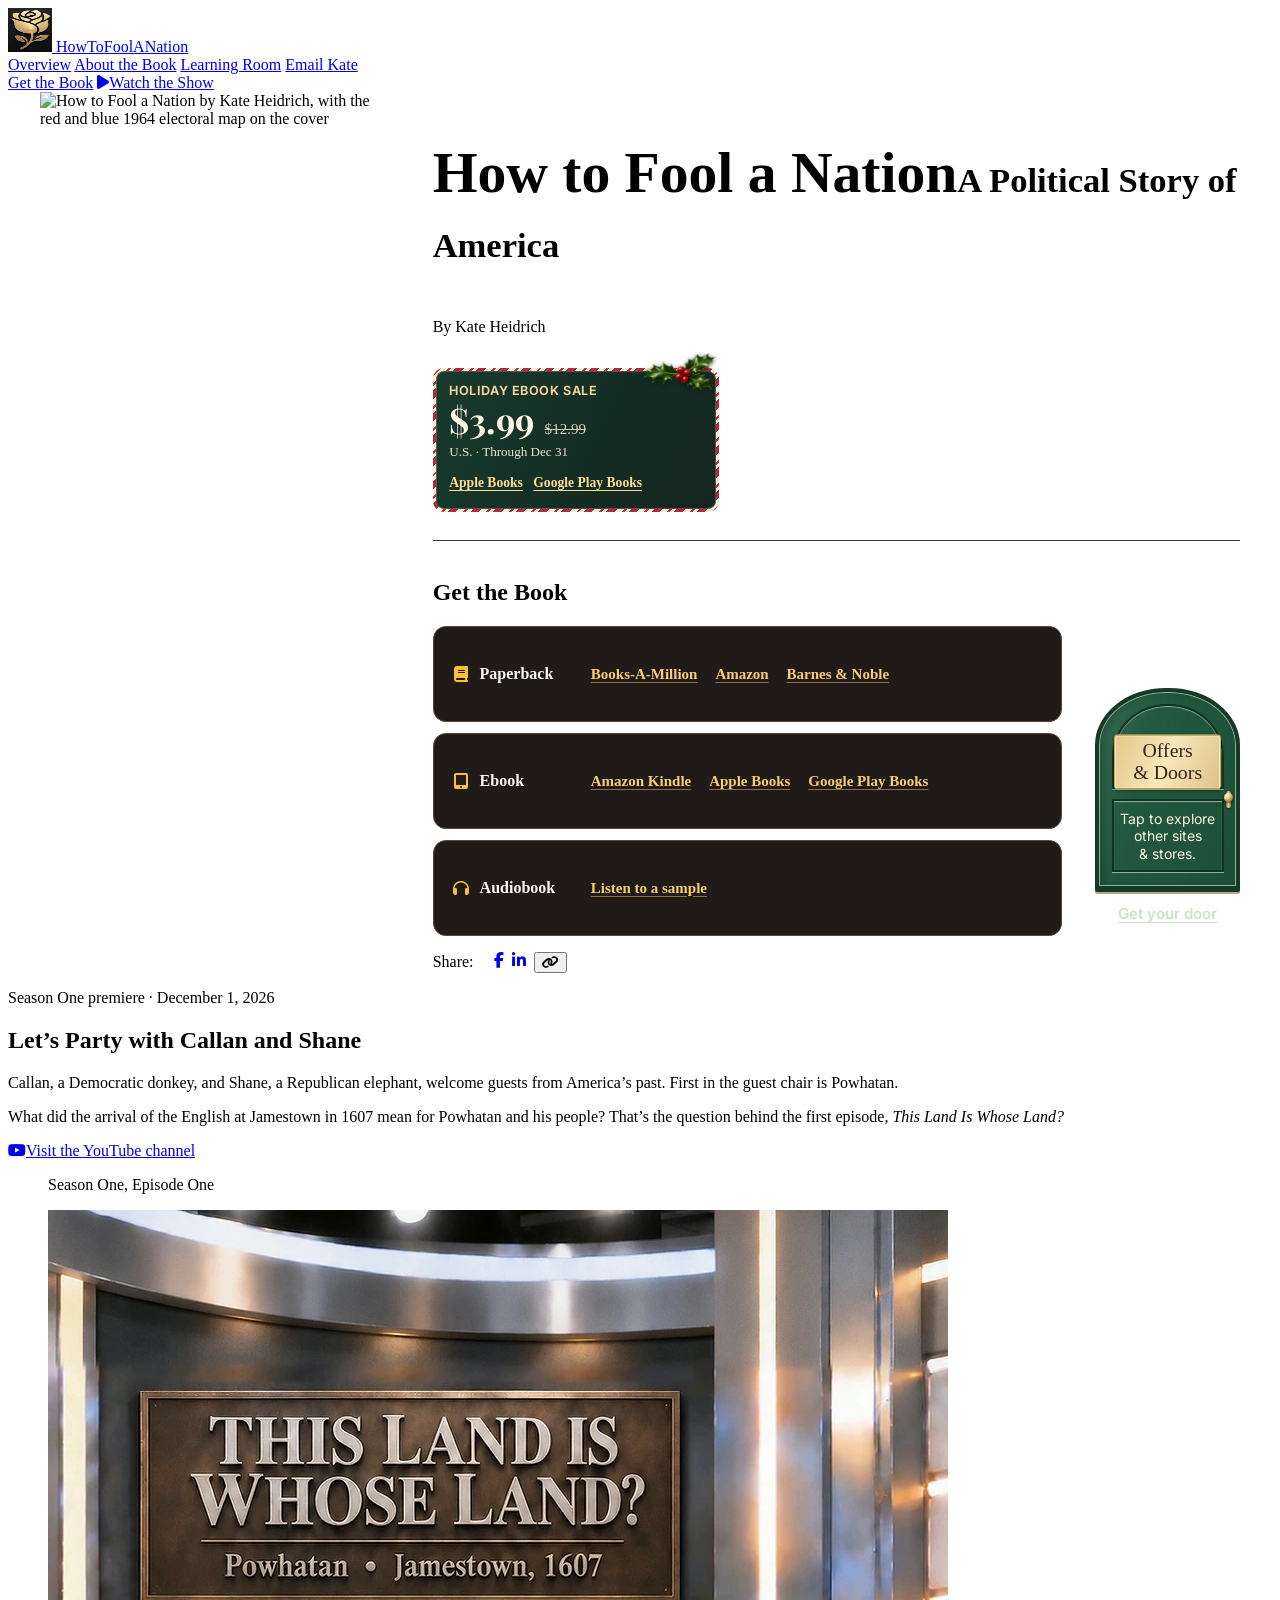
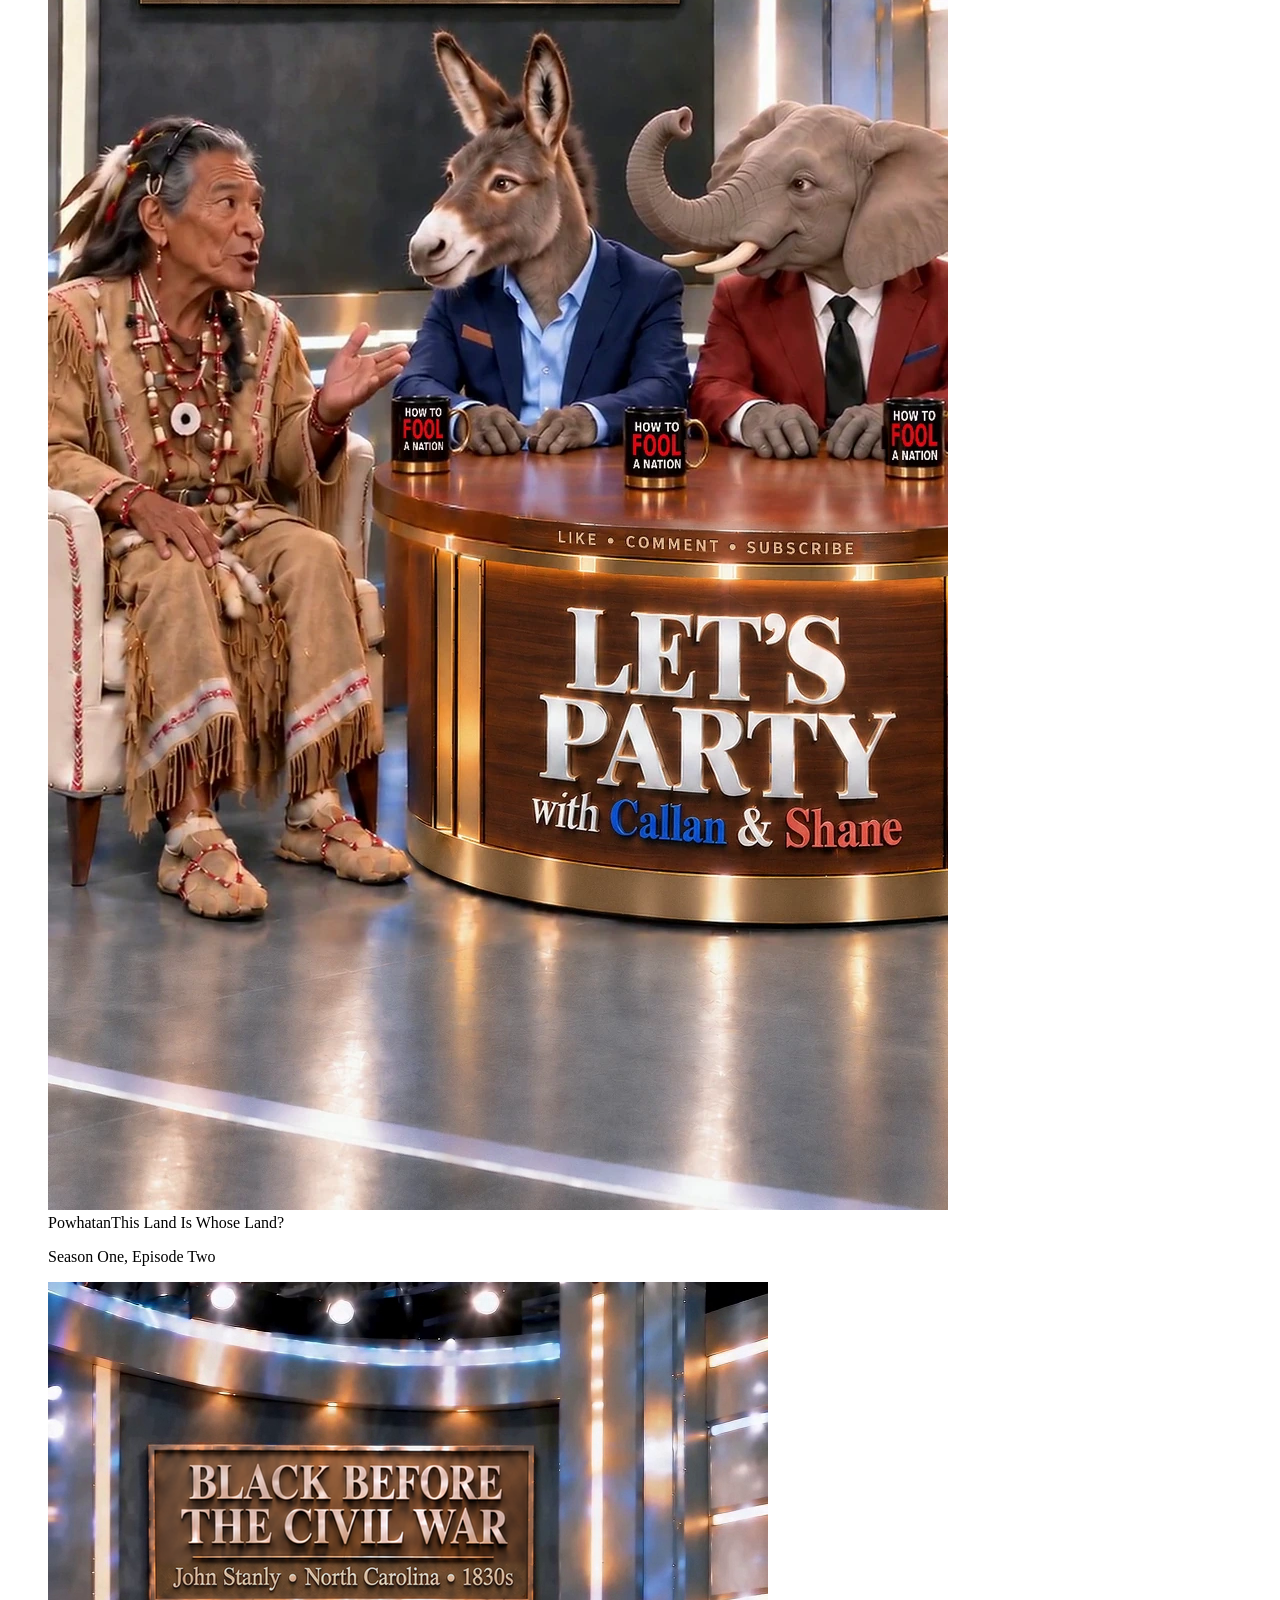
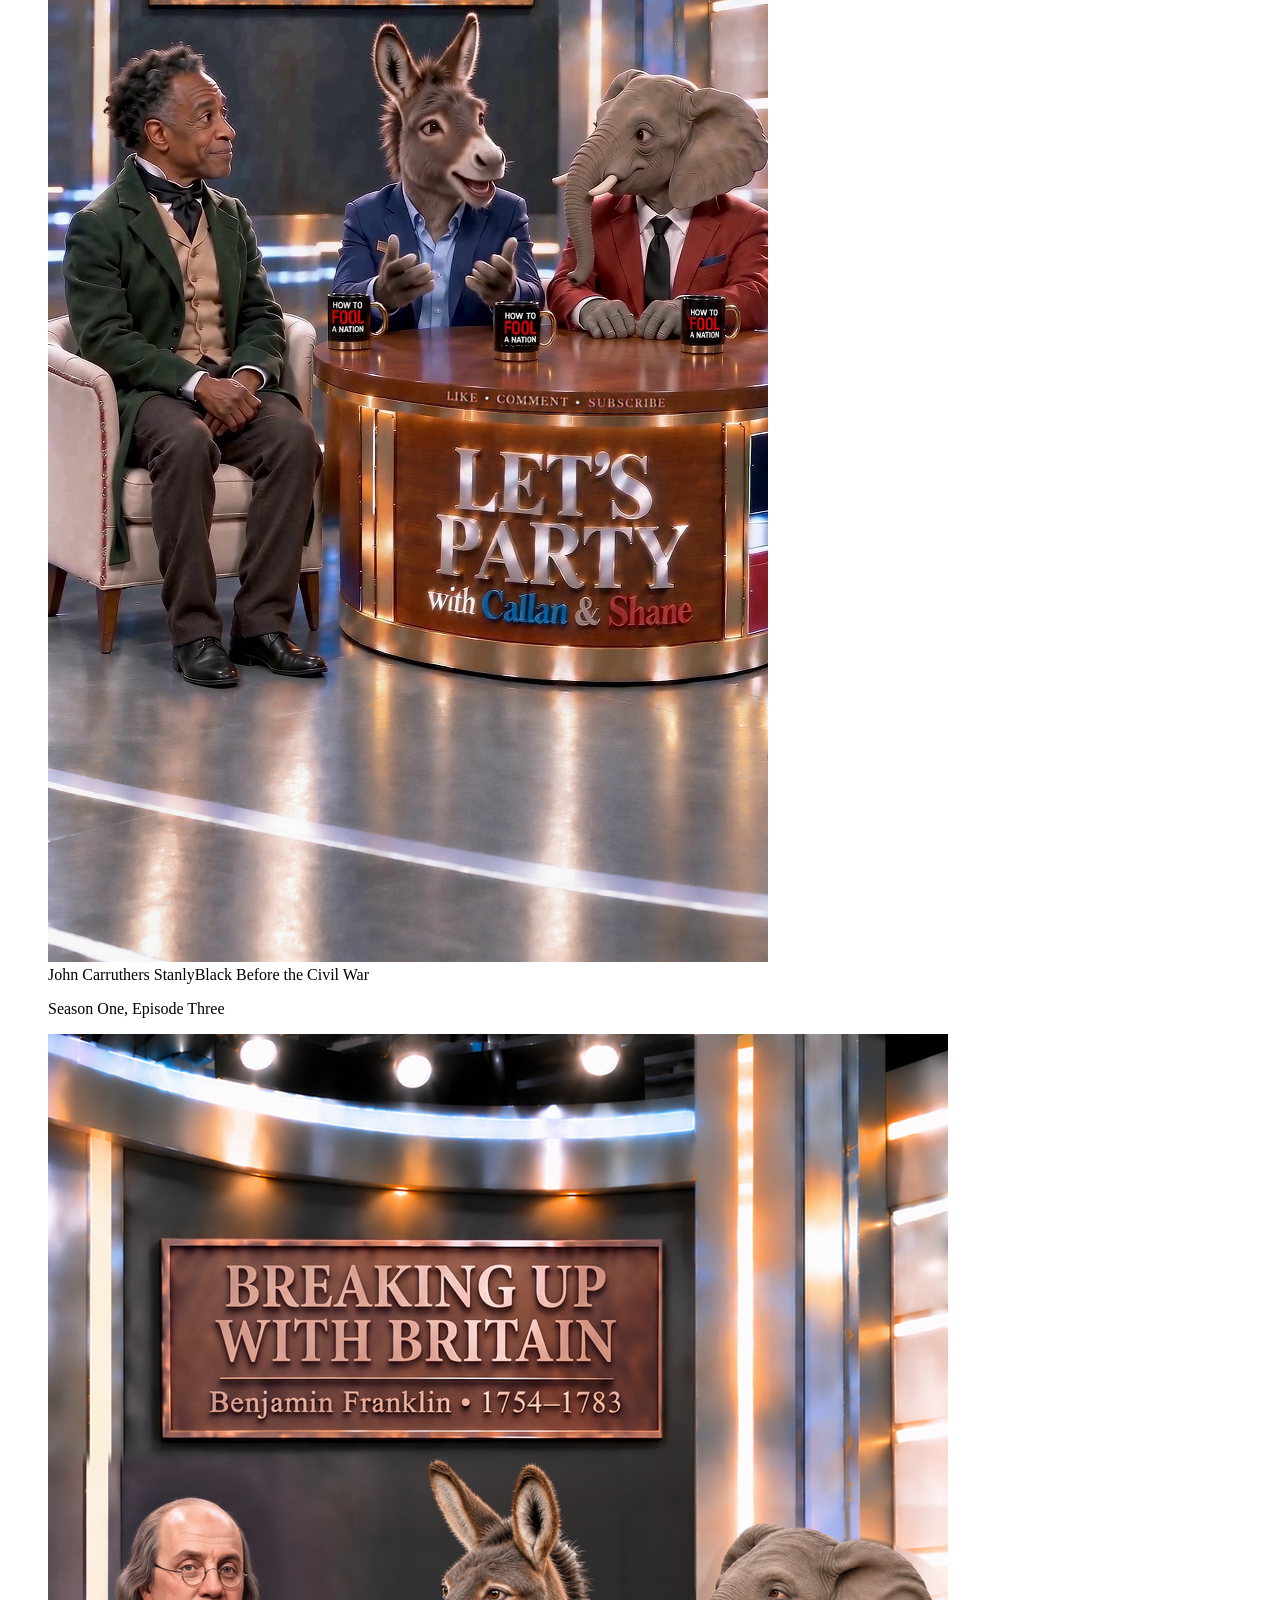
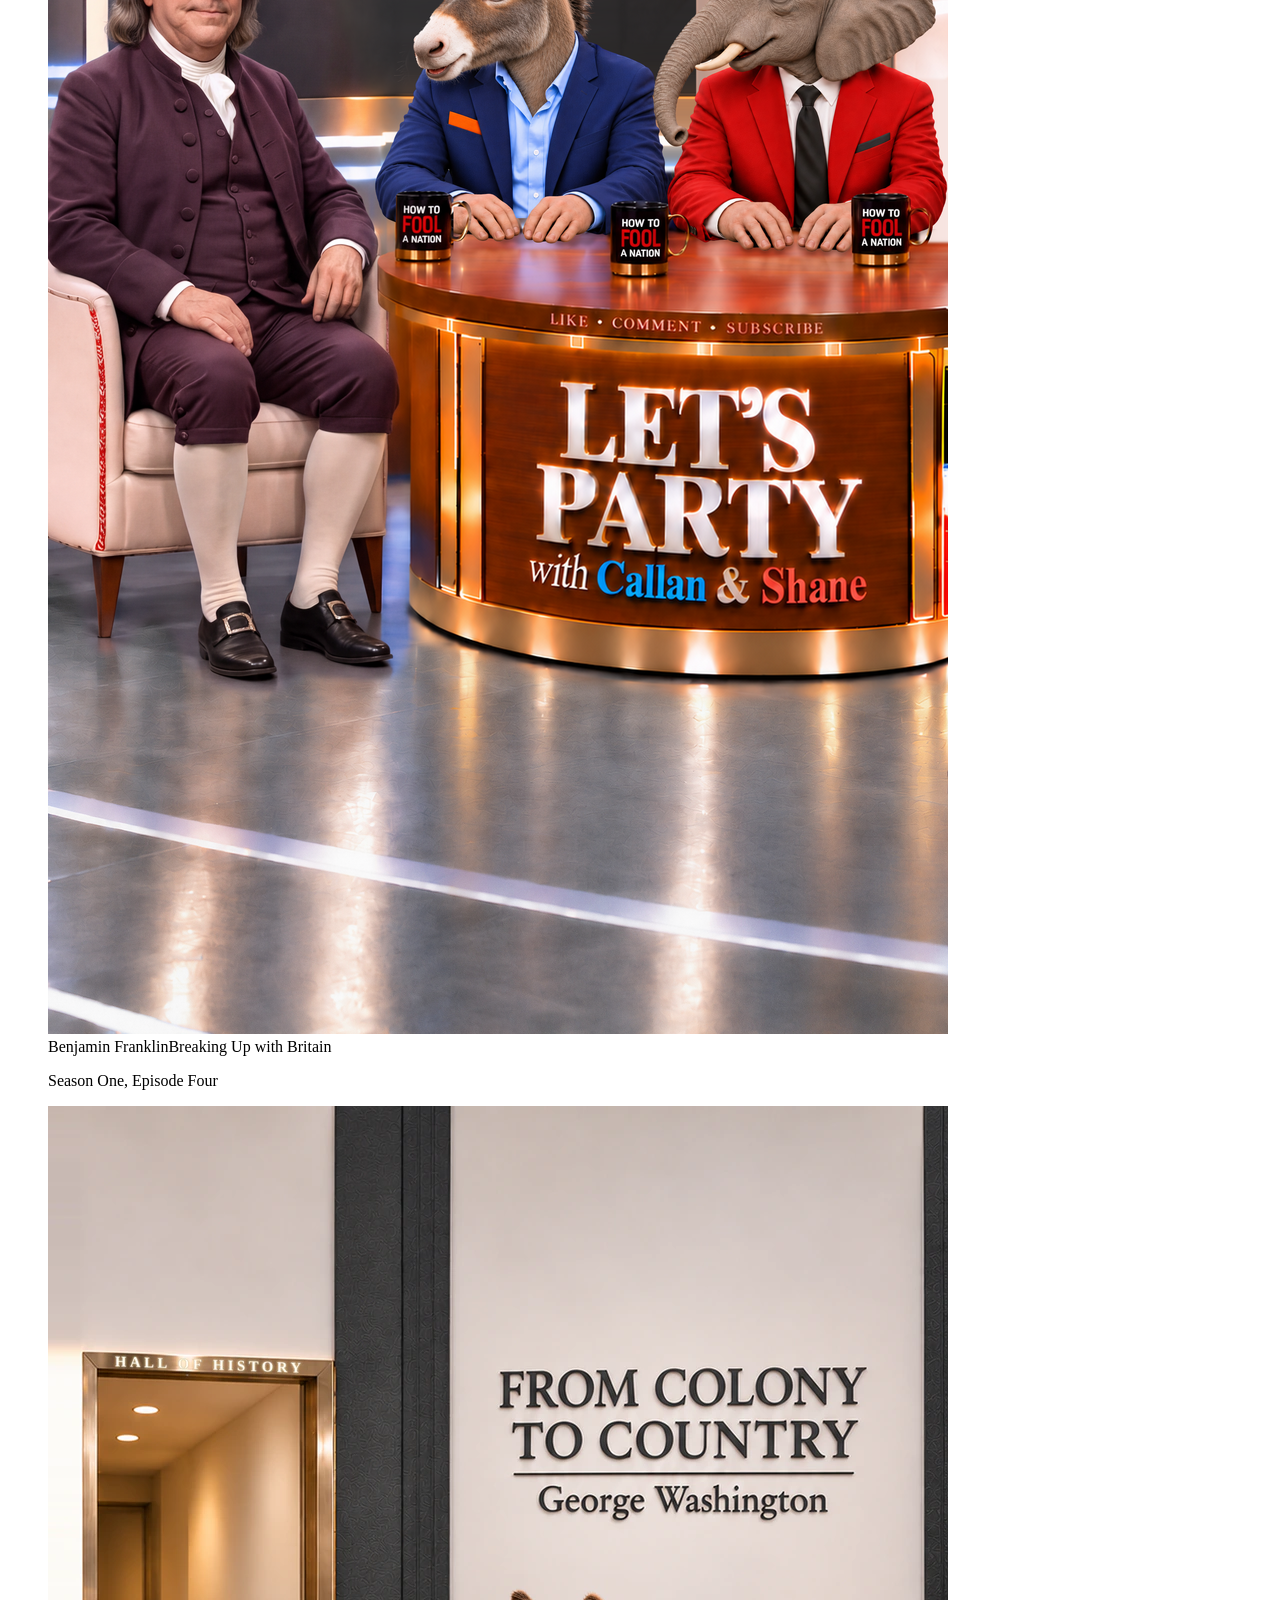
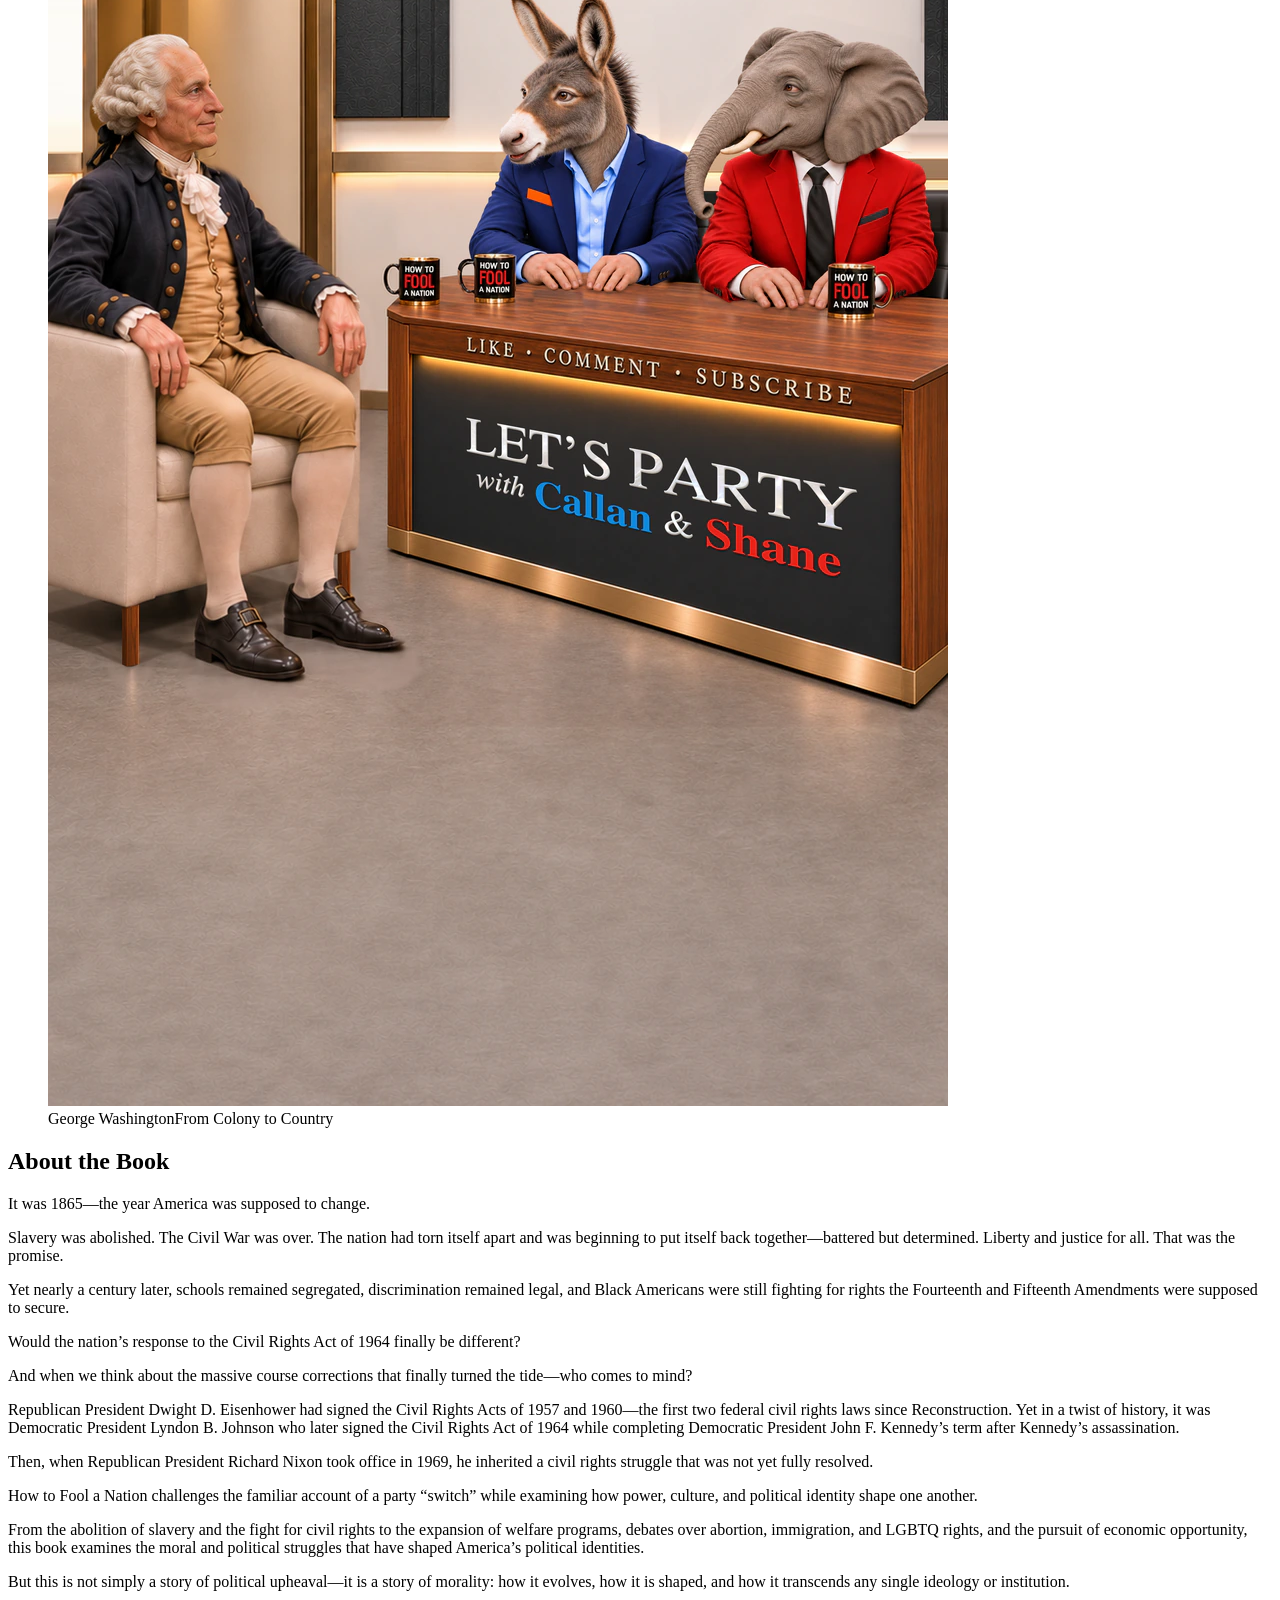
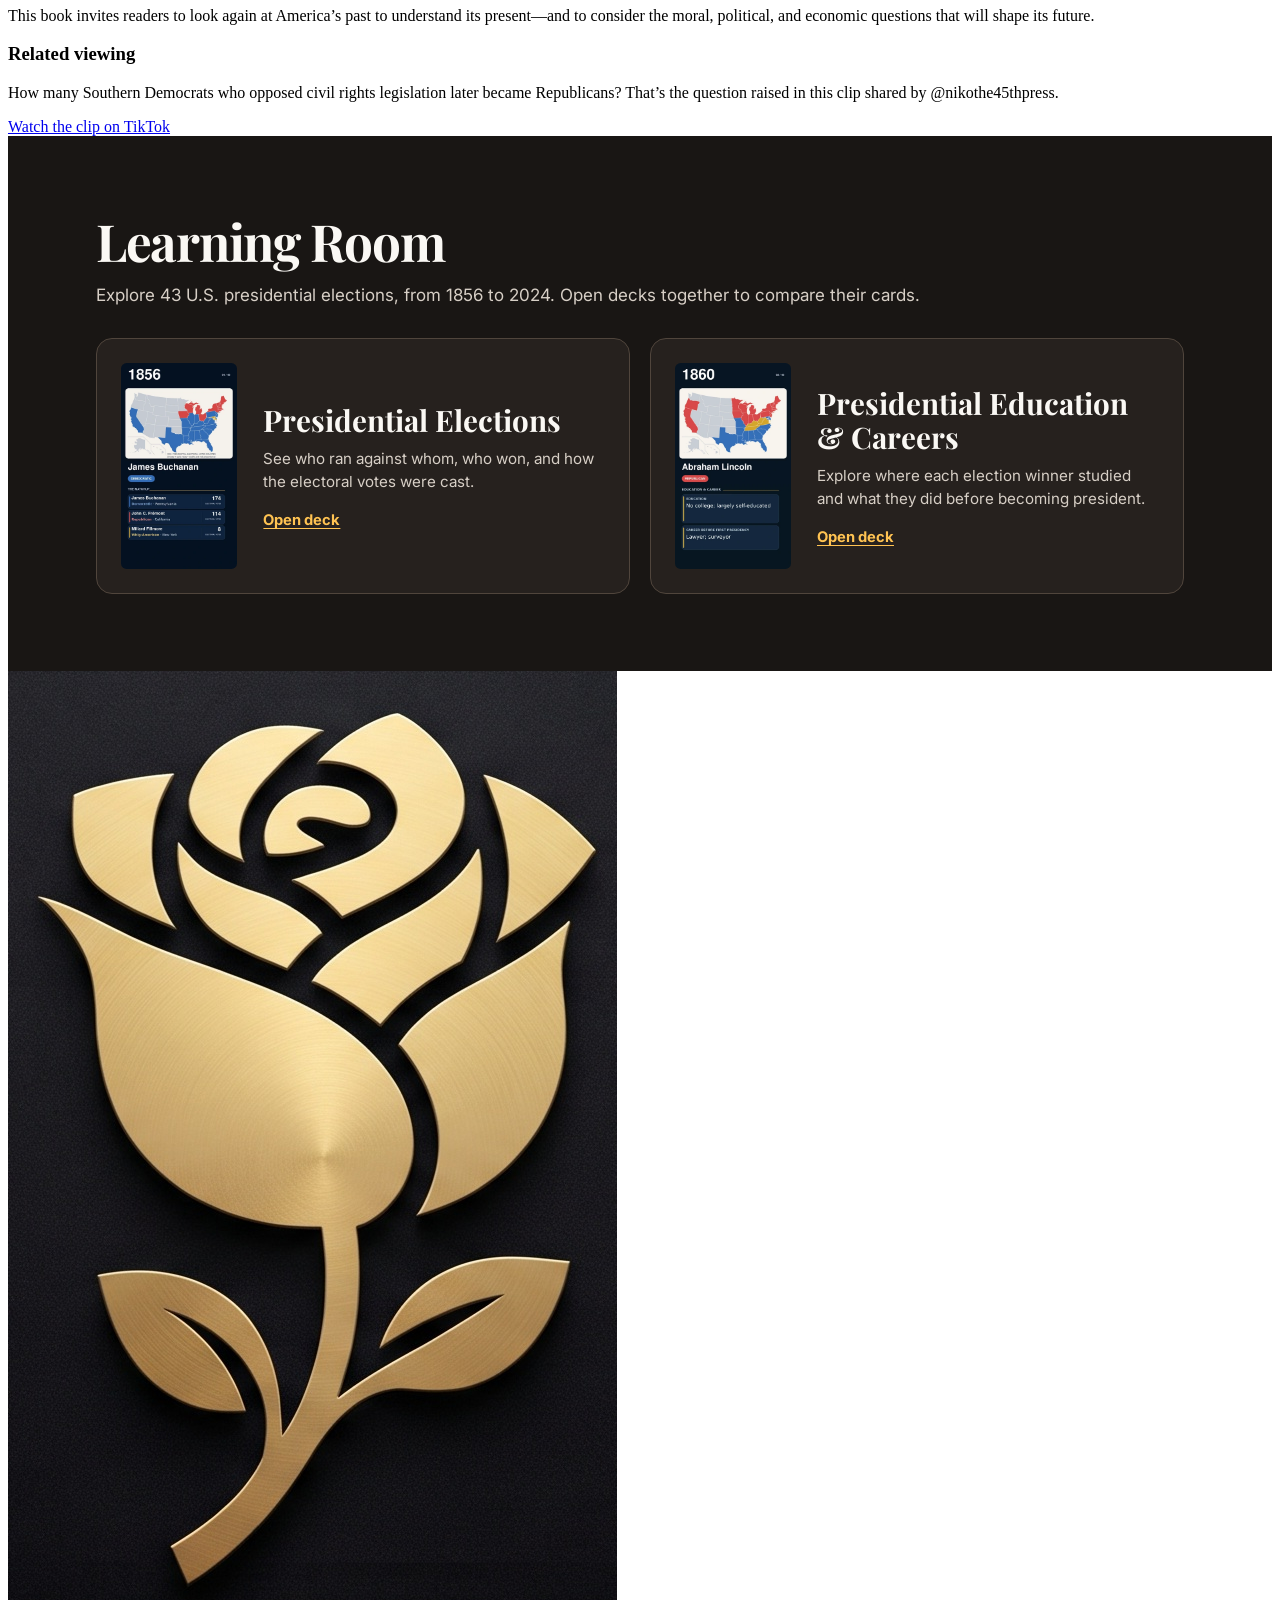
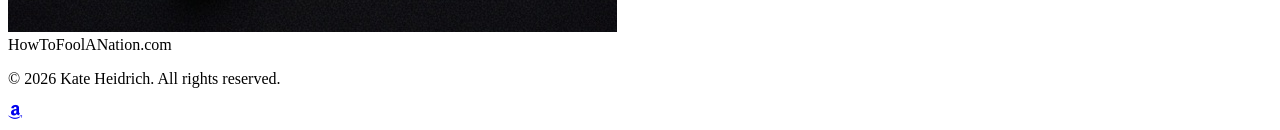
==== index.html @ aad679b8 "Link to related TikTok commentary in About the Book" ====
<!DOCTYPE html>
<html lang="en" class="scroll-smooth">
<head>
    <meta charset="UTF-8">
    <meta name="viewport" content="width=device-width, initial-scale=1.0">
    <title>How to Fool a Nation: A Political Story of America | Kate Heidrich</title>
    <meta name="description" content="Explore Kate Heidrich’s How to Fool a Nation in paperback, ebook, or audiobook, and meet the hosts of Let’s Party with Callan and Shane.">
    <meta name="keywords" content="How to Fool a Nation, Kate Heidrich, American political history, political storytelling, media manipulation, political culture, US politics book">
    <link rel="canonical" href="https://howtofoolanation.com/">
    
    <!-- Open Graph / Social SEO -->
    <meta property="og:title" content="How to Fool a Nation: A Political Story of America | Kate Heidrich">
    <meta property="og:description" content="It was 1865—the year America was supposed to change. Discover Kate Heidrich’s book and the historical interview series it inspired.">
    <meta property="og:type" content="book">
    <meta property="og:url" content="https://howtofoolanation.com/">
    <meta property="og:image" content="https://m.media-amazon.com/images/I/71OcER6b6XL._SY522_.jpg">

    <script src="https://cdn.tailwindcss.com"></script>
    <link rel="stylesheet" href="https://cdnjs.cloudflare.com/ajax/libs/font-awesome/6.4.0/css/all.min.css">
    <script>
        tailwind.config = {
            theme: {
                extend: {
                    colors: {
                        gold: {
                            50: '#fdfbf7',
                            100: '#fbf5eb',
                            200: '#f6e9d2',
                            300: '#edd6ab',
                            400: '#e3be7a',
                            500: '#d4a359',
                            600: '#b88642',
                            700: '#946a33',
                            800: '#79552d',
                            900: '#644627',
                        }
                    },
                    fontFamily: {
                        serif: ['Playfair Display', 'serif'],
                        sans: ['Inter', 'sans-serif'],
                    }
                }
            }
        }
    </script>
    <link href="https://fonts.googleapis.com/css2?family=Playfair+Display:ital,wght@0,400..900;1,400..900&family=Inter:wght@300;400;500;600;700&display=swap" rel="stylesheet">
    <link rel="stylesheet" href="learning-room/learning.css">
    <link rel="stylesheet" href="offers-and-doors/doors.css?v=holiday-holly-2026">
</head>
<body class="bg-stone-950 text-stone-200 font-sans antialiased selection:bg-amber-500 selection:text-stone-950">

    <header class="sticky top-0 z-40 border-b border-stone-800 bg-stone-950/95 backdrop-blur-md">
        <div class="mx-auto flex min-h-16 max-w-7xl items-center justify-between gap-1 px-2 py-2 min-[400px]:gap-2 min-[400px]:px-3 sm:min-h-20 sm:px-6 lg:px-8">
            <a href="#featured" aria-label="How to Fool a Nation home" class="flex shrink-0 items-center gap-2 sm:gap-3">
                <span class="flex h-9 w-9 shrink-0 items-center justify-center overflow-hidden rounded-xl border border-amber-500/30 bg-stone-900 p-1 sm:h-11 sm:w-11"><img src="GR-Logo.jpg" width="44" height="44" alt="" class="h-full w-full rounded-lg object-cover"></span>
                <span class="hidden font-serif text-xl font-bold tracking-wide text-white min-[820px]:inline lg:text-2xl">HowToFool<span class="text-amber-500">ANation</span></span>
            </a>
            <nav aria-label="Main navigation" class="ml-auto flex items-center gap-3 font-medium text-stone-300 xl:ml-0 xl:gap-8">
                <a href="#featured" class="hidden hover:text-amber-400 xl:inline">Overview</a>
                <a href="#about-book" class="hidden hover:text-amber-400 xl:inline">About the Book</a>
                <a href="learning-room/" class="hidden min-h-11 items-center text-sm hover:text-amber-400 sm:inline-flex xl:text-base">Learning Room</a>
                <a href="mailto:howtofoolanation@gmail.com" title="Email Kate at howtofoolanation@gmail.com" class="inline-flex min-h-11 min-w-11 items-center justify-center whitespace-nowrap text-sm leading-tight hover:text-amber-400 xl:text-base">Email Kate</a>
            </nav>
            <nav aria-label="Featured links" class="flex min-w-0 items-center gap-1 text-center min-[400px]:shrink-0 min-[400px]:gap-2 sm:gap-3">
                <a href="#get-the-book" class="inline-flex min-h-11 items-center justify-center rounded-xl bg-amber-500 px-1.5 text-sm font-semibold min-[400px]:px-3 text-stone-950 hover:bg-amber-400 sm:px-5">Get the Book</a>
                <a href="#show" class="inline-flex min-h-11 items-center justify-center gap-2 rounded-xl border border-stone-600 px-1.5 text-sm font-semibold min-[400px]:px-3 text-white hover:border-amber-400 hover:text-amber-300 sm:px-5"><i class="fa-solid fa-play hidden text-xs min-[400px]:inline-block" aria-hidden="true"></i>Watch the Show</a>
            </nav>
        </div>
    </header>

    <main>
        <section id="featured" aria-labelledby="book-title" class="scroll-mt-20 bg-gradient-to-b from-stone-950 via-stone-900 to-stone-950 py-8 sm:py-10 lg:py-12">
            <div class="book-feature-grid">
                <div class="book-heading-row">
                    <div class="book-heading">
                        <h1 id="book-title" class="font-serif text-3xl font-extrabold leading-tight tracking-tight text-white sm:text-5xl lg:text-6xl">How to Fool a Nation<span class="sr-only">: </span><span class="mt-1 block text-lg font-normal leading-tight tracking-normal text-amber-400 sm:mt-2 sm:text-3xl lg:text-4xl">A Political Story of America</span></h1>
                        <p class="mt-3 text-sm font-medium text-amber-400 sm:text-base">By Kate Heidrich</p>
                    </div>
                    <aside id="christmas-ebook-sale" class="ebook-sale" aria-labelledby="ebook-sale-title" hidden>
                        <img class="ebook-sale-holly" src="offers-and-doors/holiday-holly.webp" width="320" height="160" alt="">
                        <div>
                            <h2 id="ebook-sale-title">Holiday ebook sale</h2>
                            <p class="ebook-sale-prices"><strong><span class="sr-only">Sale price </span>$3.99</strong><s><span class="sr-only">Regular price </span>$12.99</s></p>
                            <p class="ebook-sale-dates">U.S. · <span id="ebook-sale-period">Starts Nov 27, ends</span> <time datetime="2026-12-31">Dec 31</time></p>
                        </div>
                        <div class="ebook-sale-links">
                            <a href="https://apple.co/4qMV6HI" target="_blank" rel="noopener noreferrer">Apple Books</a>
                            <a href="https://play.google.com/store/books/details/Kate_Heidrich_How_to_Fool_a_Nation?id=hjwCEgAAQBAJ" target="_blank" rel="noopener noreferrer">Google Play Books</a>
                        </div>
                    </aside>
                </div>
                <div class="book-cover">
                    <div class="rounded-xl border border-stone-700/70 bg-stone-900 p-1.5 shadow-2xl sm:rounded-2xl sm:p-3">
                        <img src="https://m.media-amazon.com/images/I/71OcER6b6XL._SY522_.jpg" alt="How to Fool a Nation by Kate Heidrich, with the red and blue 1964 electoral map on the cover" class="block h-auto w-full rounded-md">
                    </div>
                </div>
                <div class="book-shopping">
                    <section id="get-the-book" aria-labelledby="formats-heading" class="book-stores scroll-mt-24">
                        <h2 id="formats-heading" class="mb-3 font-serif text-2xl font-bold text-white">Get the Book</h2>
                        <div class="book-format-list">
                            <div class="book-format-card">
                                <h3><i class="fa-solid fa-book" aria-hidden="true"></i>Paperback</h3>
                                <div class="book-format-links">
                                    <a href="https://www.booksamillion.com/p/How-Fool-Nation/Kate-Heidrich/9798952303027" target="_blank" rel="noopener noreferrer" aria-label="Paperback at Books-A-Million">Books-A-Million</a>
                                    <a href="https://www.amazon.com/dp/B0HFLKLSSS" target="_blank" rel="noopener noreferrer" aria-label="Paperback at Amazon">Amazon</a>
                                    <a href="https://www.barnesandnoble.com/w/how-to-fool-a-nation-kate-heidrich/1151196477?ean=9798952303027" target="_blank" rel="noopener noreferrer" aria-label="Paperback at Barnes &amp; Noble">Barnes &amp; Noble</a>
                                </div>
                            </div>
                            <div class="book-format-card">
                                <h3><i class="fa-solid fa-tablet-screen-button" aria-hidden="true"></i>Ebook</h3>
                                <div class="book-format-links">
                                    <a href="https://www.amazon.com/dp/B0HFFKNY58" target="_blank" rel="noopener noreferrer" aria-label="Ebook at Amazon Kindle">Amazon Kindle</a>
                                    <a href="https://apple.co/4qMV6HI" target="_blank" rel="noopener noreferrer" aria-label="Ebook at Apple Books">Apple Books</a>
                                    <a href="https://play.google.com/store/books/details/Kate_Heidrich_How_to_Fool_a_Nation?id=hjwCEgAAQBAJ" target="_blank" rel="noopener noreferrer" aria-label="Ebook at Google Play Books">Google Play Books</a>
                                </div>
                            </div>
                            <div class="book-format-card">
                                <h3><i class="fa-solid fa-headphones" aria-hidden="true"></i>Audiobook</h3>
                                <div class="book-format-links">
                                    <a href="https://play.google.com/store/audiobooks/details/Kate_Heidrich_How_to_Fool_a_Nation?id=AQAAAECGRj8GqM" target="_blank" rel="noopener noreferrer" aria-label="Listen to an audiobook sample on Google Play Books">Listen to a sample</a>
                                </div>
                            </div>
                        </div>
                    </section>
                    <aside class="od-entrance" aria-label="Offers and Doors">
                        <a class="od-entry-link" href="offers-and-doors/" aria-label="Offers and Doors. Tap to explore other sites and stores.">
                            <span class="od-face">
                                <span class="od-plaque">Offers<br>&amp; Doors</span>
                                <span class="od-inscription">Tap to explore<br>other sites<br>&amp; stores.</span>
                                <span class="od-handle" aria-hidden="true"></span>
                            </span>
                        </a>
                        <a class="od-join-link" href="offers-and-doors/get-your-door.html">Get your door</a>
                    </aside>
                    <div class="book-share">
                        <span class="text-xs uppercase tracking-wider text-stone-400 font-semibold">Share:</span>
                        <div class="book-share-links">
                            <a href="https://twitter.com/intent/tweet?text=Check%20out%20How%20to%20Fool%20a%20Nation%3A%20A%20Political%20Story%20of%20America%20by%20Kate%20Heidrich!" target="_blank" rel="noopener noreferrer" class="w-9 h-9 rounded-lg bg-stone-900 border border-stone-800 flex items-center justify-center text-stone-300 hover:text-amber-400 hover:border-amber-500/50 transition-colors" title="Share on X">
                                <svg class="w-3.5 h-3.5 fill-current" viewBox="0 0 24 24"><path d="M18.244 2.25h3.308l-7.227 8.26 8.502 11.24H16.17l-5.214-6.817L4.99 21.75H1.68l7.73-8.835L1.254 2.25H8.08l4.713 6.231zm-1.161 17.52h1.833L7.084 4.126H5.117z"/></svg>
                            </a>
                            <a href="https://www.facebook.com/sharer/sharer.php?u=https%3A%2F%2Fhowtofoolanation.com" target="_blank" rel="noopener noreferrer" class="w-9 h-9 rounded-lg bg-stone-900 border border-stone-800 flex items-center justify-center text-stone-300 hover:text-amber-400 hover:border-amber-500/50 transition-colors" title="Share on Facebook">
                                <i class="fa-brands fa-facebook-f text-sm"></i>
                            </a>
                            <a href="https://www.linkedin.com/sharing/share-offsite/?url=https%3A%2F%2Fhowtofoolanation.com" target="_blank" rel="noopener noreferrer" class="w-9 h-9 rounded-lg bg-stone-900 border border-stone-800 flex items-center justify-center text-stone-300 hover:text-amber-400 hover:border-amber-500/50 transition-colors" title="Share on LinkedIn">
                                <i class="fa-brands fa-linkedin-in text-sm"></i>
                            </a>
                            <button onclick="navigator.clipboard.writeText(window.location.href); alert('Link copied to clipboard!');" class="w-9 h-9 rounded-lg bg-stone-900 border border-stone-800 flex items-center justify-center text-stone-300 hover:text-amber-400 hover:border-amber-500/50 transition-colors cursor-pointer" title="Copy Link">
                                <i class="fa-solid fa-link text-sm"></i>
                            </button>
                        </div>
                    </div>
                </div>
            </div>
        </section>

        <section id="show" aria-labelledby="show-title" class="scroll-mt-16 border-t border-stone-800 bg-stone-900 py-12 sm:scroll-mt-20 sm:py-16">
            <div class="mx-auto max-w-6xl px-5 sm:px-8">
                <div class="grid gap-y-5 md:grid-cols-2 md:gap-x-10 lg:gap-x-14">
                    <div class="space-y-3">
                        <p class="text-sm font-semibold tracking-wide text-amber-400">Season One premiere &middot; <time datetime="2026-12-01">December 1, 2026</time></p>
                        <h2 id="show-title" class="max-w-xl text-balance font-serif text-4xl font-bold leading-tight text-white sm:text-5xl">Let’s Party with Callan and Shane</h2>
                    </div>
                    <div class="space-y-4 md:col-start-2 md:row-span-2 md:row-start-1">
                        <p class="max-w-xl text-lg leading-relaxed text-stone-200">Callan, a Democratic donkey, and Shane, a Republican elephant, welcome guests from America’s past. First in the guest chair is Powhatan.</p>
                        <p class="max-w-xl text-base leading-relaxed text-stone-300">What did the arrival of the English at Jamestown in 1607 mean for Powhatan and his people? That’s the question behind the first episode, <em>This Land Is Whose Land?</em></p>
                    </div>
                    <a href="https://www.youtube.com/@howtofoolanation" target="_blank" rel="noopener noreferrer" class="inline-flex min-h-11 items-center gap-2 self-start justify-self-start rounded-xl bg-amber-500 px-5 py-2.5 text-sm font-semibold text-stone-950 hover:bg-amber-400 md:col-start-1 md:row-start-2"><i class="fa-brands fa-youtube" aria-hidden="true"></i>Visit the YouTube channel</a>
                </div>
                <div role="group" aria-label="Season One episode previews" class="mt-8 grid grid-cols-2 gap-x-3 gap-y-8 sm:gap-x-5 lg:grid-cols-4 lg:gap-x-6">
                    <figure class="min-w-0">
                        <p class="mb-2 text-center text-sm font-semibold leading-snug text-amber-400 sm:text-base"><span class="whitespace-nowrap">Season One,</span> <span class="block whitespace-nowrap min-[440px]:inline">Episode One</span></p>
                        <img src="callan-shane-powhatan.webp" width="900" height="1600" loading="lazy" decoding="async" alt="Powhatan talks with Callan, a donkey in blue, and Shane, an elephant in red, at the Let’s Party studio desk." class="block h-auto w-full rounded-xl shadow-xl">
                        <figcaption class="mt-3 text-center"><span class="block font-semibold leading-snug text-white">Powhatan</span><span class="mt-1 block text-sm leading-snug text-stone-300">This Land Is Whose Land?</span></figcaption>
                    </figure>
                    <figure class="min-w-0">
                        <p class="mb-2 text-center text-sm font-semibold leading-snug text-amber-400 sm:text-base"><span class="whitespace-nowrap">Season One,</span> <span class="block whitespace-nowrap min-[440px]:inline">Episode Two</span></p>
                        <img src="callan-shane-stanly.webp?v=716d7895" width="720" height="1280" loading="lazy" decoding="async" alt="Callan turns toward Shane with both hands raised as John Carruthers Stanly watches from the guest chair." class="block h-auto w-full rounded-xl shadow-xl">
                        <figcaption class="mt-3 text-center"><span class="block font-semibold leading-snug text-white">John Carruthers Stanly</span><span class="mt-1 block text-sm leading-snug text-stone-300">Black Before the Civil War</span></figcaption>
                    </figure>
                    <figure class="min-w-0">
                        <p class="mb-2 text-center text-sm font-semibold leading-snug text-amber-400 sm:text-base"><span class="whitespace-nowrap">Season One,</span> <span class="block whitespace-nowrap min-[440px]:inline">Episode Three</span></p>
                        <img src="callan-shane-franklin.webp?v=4790accc" srcset="callan-shane-franklin.webp?v=4790accc 900w, callan-shane-franklin-full.webp?v=34ea2590 2160w" sizes="(min-width: 1152px) 254px, (min-width: 1024px) calc((100vw - 136px) / 4), (min-width: 640px) calc((100vw - 84px) / 2), calc((100vw - 52px) / 2)" width="900" height="1600" loading="lazy" decoding="async" alt="Benjamin Franklin sits beside Callan and Shane beneath the Breaking Up with Britain sign." class="block h-auto w-full rounded-xl shadow-xl">
                        <figcaption class="mt-3 text-center"><span class="block font-semibold leading-snug text-white">Benjamin Franklin</span><span class="mt-1 block text-sm leading-snug text-stone-300">Breaking Up with Britain</span></figcaption>
                    </figure>
                    <figure class="min-w-0">
                        <p class="mb-2 text-center text-sm font-semibold leading-snug text-amber-400 sm:text-base"><span class="whitespace-nowrap">Season One,</span> <span class="block whitespace-nowrap min-[440px]:inline">Episode Four</span></p>
                        <img src="callan-shane-washington.webp" srcset="callan-shane-washington.webp 900w, callan-shane-washington-full.webp 2160w" sizes="(min-width: 1152px) 254px, (min-width: 1024px) calc((100vw - 136px) / 4), (min-width: 640px) calc((100vw - 84px) / 2), calc((100vw - 52px) / 2)" width="900" height="1600" loading="lazy" decoding="async" alt="George Washington faces Callan and Shane across the angled desk in the Hall of History studio." class="block h-auto w-full rounded-xl shadow-xl">
                        <figcaption class="mt-3 text-center"><span class="block font-semibold leading-snug text-white">George Washington</span><span class="mt-1 block text-sm leading-snug text-stone-300">From Colony to Country</span></figcaption>
                    </figure>
                </div>
            </div>
        </section>

        <section id="about-book" aria-labelledby="about-title" class="scroll-mt-16 border-t border-gold-200 bg-gold-100 py-14 text-stone-900 sm:scroll-mt-20 sm:py-20">
            <div class="mx-auto max-w-3xl px-5 sm:px-8">
                <h2 id="about-title" class="font-serif text-3xl font-bold sm:text-4xl">About the Book</h2>
                <div aria-hidden="true" class="mb-7 mt-4 h-px w-16 bg-gold-600"></div>
                <div class="space-y-5 text-base leading-relaxed sm:text-lg">
                    <p>It was 1865—the year America was supposed to change.</p>
                    <p>Slavery was abolished. The Civil War was over. The nation had torn itself apart and was beginning to put itself back together—battered but determined. Liberty and justice for all. That was the promise.</p>
                    <p>Yet nearly a century later, schools remained segregated, discrimination remained legal, and Black Americans were still fighting for rights the Fourteenth and Fifteenth Amendments were supposed to secure.</p>
                    <p>Would the nation’s response to the Civil Rights Act of 1964 finally be different?</p>
                    <p>And when we think about the massive course corrections that finally turned the tide—who comes to mind?</p>
                    <p>Republican President Dwight D. Eisenhower had signed the Civil Rights Acts of 1957 and 1960—the first two federal civil rights laws since Reconstruction. Yet in a twist of history, it was Democratic President Lyndon B. Johnson who later signed the Civil Rights Act of 1964 while completing Democratic President John F. Kennedy’s term after Kennedy’s assassination.</p>
                    <p>Then, when Republican President Richard Nixon took office in 1969, he inherited a civil rights struggle that was not yet fully resolved.</p>
                    <p>How to Fool a Nation challenges the familiar account of a party “switch” while examining how power, culture, and political identity shape one another.</p>
                    <p>From the abolition of slavery and the fight for civil rights to the expansion of welfare programs, debates over abortion, immigration, and LGBTQ rights, and the pursuit of economic opportunity, this book examines the moral and political struggles that have shaped America’s political identities.</p>
                    <p>But this is not simply a story of political upheaval—it is a story of morality: how it evolves, how it is shaped, and how it transcends any single ideology or institution.</p>
                    <p>This book invites readers to look again at America’s past to understand its present—and to consider the moral, political, and economic questions that will shape its future.</p>
                </div>
                <aside id="related-video" aria-labelledby="related-video-title" class="mt-8 scroll-mt-24 border-t border-gold-200 pt-6">
                    <h3 id="related-video-title" class="font-serif text-xl font-bold">Related viewing</h3>
                    <p class="mt-2 text-base leading-relaxed sm:text-lg">How many Southern Democrats who opposed civil rights legislation later became Republicans? That’s the question raised in this clip shared by @nikothe45thpress.</p>
                    <a href="https://www.tiktok.com/@nikothe45thpress/video/7710009343474715918" class="mt-2 inline-block font-semibold underline underline-offset-4" target="_blank" rel="noopener noreferrer">Watch the clip on TikTok</a>
                </aside>
            </div>
        </section>

        <section class="lr-room" id="learning-room" aria-labelledby="learning-title">
            <div class="lr-room-inner">
                <h2 class="lr-room-title" id="learning-title"><a href="learning-room/">Learning Room</a></h2>
                <p class="lr-room-intro">Explore 43 U.S. presidential elections, from 1856 to 2024. Open decks together to compare their cards.</p>
                <div class="lr-decks">
                    <a class="lr-tile" href="learning-room/elections.html" aria-labelledby="tile-election" aria-describedby="description-election">
                        <img src="learning-room/election-cover.webp" alt="" width="360" height="640" loading="lazy" decoding="async">
                        <div><h3 id="tile-election">Presidential Elections</h3>
                            <p id="description-election">See who ran against whom, who won, and how the electoral votes were cast.</p>
                            <span class="lr-open">Open deck</span>
                        </div>
                    </a>
                    <a class="lr-tile" href="learning-room/education-careers.html" aria-labelledby="tile-career" aria-describedby="description-career">
                        <img src="learning-room/career-cover.webp" alt="" width="360" height="640" loading="lazy" decoding="async">
                        <div><h3 id="tile-career">Presidential Education &amp; Careers</h3>
                            <p id="description-career">Explore where each election winner studied and what they did before becoming president.</p>
                            <span class="lr-open">Open deck</span>
                        </div>
                    </a>
                </div>
            </div>
        </section>
    </main>

    <footer class="bg-stone-950 text-stone-500 py-12 border-t border-stone-900">
        <div class="max-w-7xl mx-auto px-4 sm:px-6 lg:px-8 flex flex-col md:flex-row items-center justify-between gap-6">
            <div class="flex items-center space-x-3">
                <div class="w-8 h-8 rounded-lg bg-stone-900 border border-amber-500/30 flex items-center justify-center overflow-hidden p-0.5">
                    <img src="GR-Logo.jpg" alt="Gold Rose Logo" class="w-full h-full object-cover rounded">
                </div>
                <span class="font-serif text-xl font-bold text-white">HowToFoolANation.com</span>
            </div>
            
            <p class="text-sm text-stone-500 text-center">&copy; 2026 Kate Heidrich. All rights reserved.</p>

            <div class="flex space-x-4 text-lg">
                <a href="https://www.amazon.com/dp/B0HFFKNY58" target="_blank" class="hover:text-amber-400 transition-colors" title="Amazon Store"><i class="fa-brands fa-amazon"></i></a>
            </div>
        </div>
    </footer>

    <script>
        (() => {
            const sale = document.getElementById('christmas-ebook-sale');
            const period = document.getElementById('ebook-sale-period');
            const starts = Date.parse('2026-11-27T00:00:00-06:00');
            const ends = Date.parse('2027-01-01T00:00:00-06:00');
            let timer;

            function updateSale() {
                clearTimeout(timer);
                const now = Date.now();
                sale.hidden = now >= ends;
                if (sale.hidden) return;

                const upcoming = now < starts;
                period.textContent = upcoming ? 'Starts Nov 27, ends' : 'Through';
                const nextChange = upcoming ? starts : ends;
                timer = setTimeout(updateSale, Math.min(nextChange - now, 86400000));
            }

            updateSale();
            window.addEventListener('pageshow', updateSale);
        })();
    </script>
</body>
</html>
---- learning-room/learning.css ----
.lr-room,
.lr-page {
    --lr-bg: #191614;
    --lr-panel: #26211e;
    --lr-border: #50453c;
    --lr-gold: #ffc352;
    --lr-text: #faf8f4;
    --lr-muted: #d7cfc6;
    color: var(--lr-text);
    background: var(--lr-bg);
    font-family: Inter, system-ui, sans-serif;
}

.lr-page { margin: 0; min-height: 100vh; color-scheme: dark; }
.lr-page *, .lr-room * { box-sizing: border-box; }
.lr-page [hidden] { display: none !important; }
.lr-room { padding: clamp(3rem, 6vw, 5rem) 1.25rem; scroll-margin-top: 5rem; }
.lr-room-inner { max-width: 68rem; margin: 0 auto; }
.lr-room-title, .lr-reader-title {
    font: 700 clamp(2.25rem, 4vw, 3.3rem)/1.12 'Playfair Display', Georgia, serif;
    letter-spacing: -.025em;
    margin: 0;
    color: var(--lr-text);
}
.lr-room-intro { margin: .75rem 0 0; font-size: 1.0625rem; line-height: 1.6; color: var(--lr-muted); }
.lr-room-title a { color: inherit; text-decoration: none; }
.lr-room-title a:hover { text-decoration: underline; text-decoration-thickness: 2px; text-underline-offset: .12em; }
.lr-decks { display: grid; gap: 1.2rem; margin-top: 1.8rem; }
.lr-tile {
    display: grid;
    grid-template-columns: clamp(5rem, 21vw, 7.25rem) minmax(0, 1fr);
    align-items: center;
    gap: clamp(1rem, 2.4vw, 1.65rem);
    padding: clamp(.875rem, 2.2vw, 1.5rem);
    text-decoration: none;
    color: var(--lr-text);
    border: 1px solid var(--lr-border);
    border-radius: 1rem;
    background: var(--lr-panel);
}
.lr-tile:hover, .lr-tile:focus-visible { border-color: var(--lr-gold); }
.lr-tile img { display: block; width: 100%; height: auto; border-radius: .35rem; }
.lr-tile h3, .lr-tile h2 {
    margin: 0;
    color: var(--lr-text);
    font: 700 clamp(1.25rem, 2.7vw, 1.85rem)/1.15 'Playfair Display', Georgia, serif;
}
.lr-tile p { margin: .6rem 0 .95rem; color: var(--lr-muted); font-size: .95rem; line-height: 1.55; }
.lr-open { color: var(--lr-gold); font-size: .92rem; font-weight: 700; text-decoration: underline; text-underline-offset: .22em; }
.lr-page :focus-visible, .lr-room :focus-visible { outline: 3px solid var(--lr-gold); outline-offset: 4px; }

.lr-bar { background: #0c0b0a; border-bottom: 1px solid #35302c; }
.lr-bar-inner {
    max-width: 76rem; min-height: 4.5rem; padding: .65rem 1.25rem; margin: 0 auto;
    display: flex; align-items: center; justify-content: space-between; gap: .75rem;
}
.lr-brand { display: inline-flex; align-items: center; gap: .65rem; text-decoration: none; color: white; white-space: nowrap; }
.lr-brand img { width: 2.5rem; height: 2.5rem; border: 1px solid #775525; border-radius: .6rem; }
.lr-brand span { font: 700 clamp(1rem, 2.5vw, 1.5rem)/1.1 'Playfair Display', Georgia, serif; }
.lr-brand b { color: #f59e0b; }
.lr-bar-link, .lr-text-link { color: var(--lr-gold); font-weight: 600; text-underline-offset: .22em; }
.lr-bar-link { display: inline-flex; align-items: center; min-height: 2.75rem; font-size: .94rem; }
.lr-reader {
    display: grid; max-width: 35rem; grid-template-columns: minmax(0, 1fr);
    grid-template-areas: 'heading' 'controls' 'photo' 'transcript';
    margin: 0 auto; gap: 1.15rem; padding: 1.5rem 1.1rem 3.5rem;
}
.lr-reader-heading { grid-area: heading; }
.lr-reader-title { font-size: clamp(2rem, 3.7vw, 2.9rem); }
.lr-date-range { color: var(--lr-gold); font-size: .92rem; font-weight: 650; margin: 0 0 .5rem; }
.lr-controls { grid-area: controls; display: grid; gap: .75rem; }
.lr-jump { display: grid; grid-template-columns: auto minmax(0, 1fr); align-items: center; gap: .8rem; }
.lr-jump label { font-size: .94rem; font-weight: 600; }
.lr-jump select {
    min-width: 0; width: 100%; min-height: 2.8rem; font: inherit; font-size: 1rem; color: var(--lr-text);
    background: #25211e; border: 1px solid #756759; border-radius: .5rem; padding: .45rem .6rem;
}
.lr-navigation { display: flex; justify-content: space-between; align-items: center; gap: .5rem; }
.lr-navigation button {
    min-height: 2.8rem; min-width: 4.6rem; border: 1px solid #827363; border-radius: .55rem;
    background: #28231f; color: var(--lr-text); padding: .5rem .95rem; font: 650 .95rem/1.2 Inter, system-ui, sans-serif; cursor: pointer;
}
.lr-navigation .lr-next { background: #f59e0b; border-color: #f59e0b; color: #17120a; }
.lr-navigation button:disabled { color: #b7aea4; border-color: #585046; background: #312b26; cursor: default; }
.lr-navigation button:not(:disabled):hover { border-color: #ffd17a; }
.lr-navigation .lr-next:not(:disabled):hover { background: #ffb536; }
.lr-count { font-size: .9rem; color: var(--lr-muted); font-variant-numeric: tabular-nums; }
.lr-sheet { grid-area: photo; min-width: 0; margin: 0; text-align: center; }
.lr-sheet img { display: block; width: 100%; max-width: 25rem; height: auto; margin: 0 auto; border-radius: .55rem; touch-action: pan-y pinch-zoom; }
.lr-sheet figcaption { margin-top: .45rem; }
.lr-sheet figcaption a, .lr-source { display: inline-flex; align-items: center; min-height: 2.75rem; font-size: .92rem; }
.lr-transcript { grid-area: transcript; min-width: 0; padding: 1.1rem 0 0; border-top: 1px solid var(--lr-border); }
.lr-transcript h2 { font: 700 clamp(1.55rem, 3vw, 2rem)/1.18 'Playfair Display', Georgia, serif; margin: 0 0 1rem; }
.lr-winner-label { display: block; font-family: Inter, system-ui, sans-serif; line-height: 1.4; }
.lr-transcript table { width: 100%; border-collapse: collapse; font-size: 1rem; line-height: 1.5; }
.lr-transcript td, .lr-transcript th { padding: .4rem .2rem; text-align: left; border-bottom: 1px solid #453c35; }
.lr-transcript th { color: var(--lr-muted); font-weight: 600; font-size: .9rem; }
.lr-transcript tr td:last-child, .lr-transcript tr th:last-child { text-align: right; font-variant-numeric: tabular-nums; }
.lr-transcript dl, .lr-transcript dd { margin: 0; }
.lr-transcript dt { font-size: .92rem; font-weight: 650; color: var(--lr-gold); margin-bottom: .35rem; }
.lr-transcript dd { font-size: 1.05rem; line-height: 1.6; }
.lr-transcript dd + dt { margin-top: .9rem; }
.lr-note { margin: .8rem 0 0; color: var(--lr-muted); font-size: .94rem; line-height: 1.5; }
.lr-source { margin-top: .6rem; }
.lr-fallback { max-width: 60rem; margin: 0 auto; padding: 0 1.25rem 3rem; }
.lr-fallback a { color: var(--lr-gold); line-height: 2; }
.lr-vh { position: absolute; width: 1px; height: 1px; padding: 0; margin: -1px; overflow: hidden; clip-path: inset(50%); white-space: nowrap; border: 0; }

@media (min-width: 46rem) {
    .lr-decks { grid-template-columns: repeat(2, minmax(0, 1fr)); }
}
@media (min-width: 50rem) {
    .lr-page .lr-tile { grid-template-columns: clamp(7rem, 14vw, 10rem) minmax(0, 1fr); }
    .lr-reader {
        max-width: 68rem; grid-template-columns: minmax(0, 26rem) minmax(0, 31rem); justify-content: center;
        grid-template-areas: 'photo heading' 'photo controls' 'photo transcript' 'photo .';
        grid-template-rows: auto auto auto 1fr; column-gap: clamp(2rem, 6vw, 5rem);
        row-gap: 1.6rem; padding: 2rem 2rem 3.5rem; align-items: start;
    }
    .lr-sheet img { max-width: min(100%, max(17rem, calc((100svh - 10rem) * .5625))); }
}
@media (max-width: 49.99rem) {
    .lr-controls { position: sticky; top: 0; z-index: 1; padding: .45rem 0 .65rem; background: var(--lr-bg); }
}
@media (max-width: 25rem) {
    .lr-brand { gap: .35rem; }
    .lr-brand img { width: 2rem; height: 2rem; }
    .lr-bar-inner { padding-inline: .8rem; }
    .lr-tile p { font-size: .9rem; }
}
---- offers-and-doors/doors.css ----
.od-face {
    --paint: #21583e; --jamb: #163a2a; --groove: #103423; --edge: #95b293;
    position: relative; isolation: isolate; display: block; width: 100%; box-sizing: border-box;
    border: 4px solid var(--jamb); border-bottom-width: 6px; border-radius: 49% 49% 2px 2px / 28% 28% 2px 2px;
    background: linear-gradient(109deg, #ffffff18, transparent 35%, #0000001a),
        repeating-linear-gradient(90deg, transparent 0 5px, #00000004 6px 7px), var(--paint);
    box-shadow: inset 0 0 0 1px var(--edge), inset 4px 0 6px #0003, 0 2px 0 #b6a886;
    color: #fff6df; text-align: center;
}
.od-face::before, .od-face::after {
    content: ""; position: absolute; z-index: -1; left: 9%; right: 9%; pointer-events: none;
    border: 2px solid var(--groove); box-shadow: 0 1px 0 var(--edge), inset 0 1px 1px var(--edge);
}
.od-face::before { top: 6%; height: 42%; border-radius: 49% 49% 1px 1px / 61% 61% 1px 1px; }
.od-face::after { top: 55%; bottom: 7%; }
.od-plaque {
    display: block; padding: .3rem .2rem; border: 1px solid #caa460; border-radius: 3px;
    background: linear-gradient(112deg,#e4c689,#f9e7b9 49%,#dec18a); color: #322518;
    box-shadow: inset 0 0 0 1px #f8e7bb,0 2px 3px #0004; overflow-wrap: anywhere;
    font: 500 1.22rem/1.1 Georgia,serif;
}
.od-inscription { display: block; overflow-wrap: anywhere; color: #fff6df; font: 400 .94rem/1.25 Inter,system-ui,sans-serif; }
.od-handle {
    position: absolute; top: 51%; right: 4%; width: 5px; height: 17px; border-radius: 4px;
    background: linear-gradient(90deg,#95662a,#ebd49b 47%,#9b7134); box-shadow: 0 1px 2px #0006;
}
.od-handle::after {
    content: ""; position: absolute; top: 2px; right: -2px; width: 9px; height: 9px; border-radius: 50%;
    background: radial-gradient(circle at 30% 25%,#fff5c8 4%,#ebcb8a 38%,#8a6028 83%); box-shadow: 0 1px 2px #0008;
}
.od-entrance { width: 8.55rem; text-align: center; }
.od-entry-link, .od-tile { display: block; color: inherit; text-decoration: none; }
.od-entrance .od-face { aspect-ratio: .71; }
.od-entrance .od-plaque, .od-entrance .od-inscription { position: absolute; left: 11%; right: 11%; transform: translateY(-50%); }
.od-entrance .od-plaque { top: 36%; font-size: clamp(1.14rem,1.55vw,1.48rem); }
.od-entrance .od-inscription { top: 74%; font-size: .875rem; }
.od-join-link { display: inline-flex; align-items: center; justify-content: center; min-height: 44px; font: 600 .94rem/1.3 Inter,system-ui,sans-serif; color: #c6e7be; text-decoration: underline; text-underline-offset: .22em; }
.od-entrance a:focus-visible, .od-page a:focus-visible { outline: 3px solid #e6b85d; outline-offset: 4px; }
.book-feature-grid {
    display: grid;
    grid-template-columns: clamp(5.4rem, 25vw, 10.5rem) minmax(0, 1fr);
    grid-template-areas: "cover heading" "shopping shopping";
    align-items: start;
    gap: clamp(1.15rem, 2.2vw, 1.8rem) clamp(1rem, 3.8vw, 3.25rem);
    max-width: 80rem;
    margin-inline: auto;
    padding-inline: clamp(1rem, 3.25vw, 2rem);
}
.book-heading { grid-area: heading; min-width: 0; }
.book-heading-row { display: contents; }
.ebook-sale {
    grid-area: sale;
    position: relative;
    min-width: 0;
    padding: .7rem .85rem .2rem;
    border: 3px solid transparent;
    border-radius: .7rem;
    background:
        linear-gradient(115deg, #173b2e, #142b23 65%, #14261f) padding-box,
        repeating-linear-gradient(135deg, #b7273b 0 6px, #faecd6 6px 11px, #c13241 11px 13px, #faecd6 13px 16px) border-box;
    box-shadow: inset 0 0 0 1px #ddbc754b;
    color: #fff6e3;
}
.ebook-sale[hidden] { display: none; }
.ebook-sale-holly {
    position: absolute;
    top: -1.12rem;
    right: -.2rem;
    width: 4.8rem;
    height: auto;
    pointer-events: none;
    filter: drop-shadow(0 1px 2px #06170dc4);
}
.ebook-sale h2 {
    margin: 0;
    padding-inline-end: 2.75rem;
    color: #f7d798;
    font: 650 .79rem/1.4 Inter, system-ui, sans-serif;
    letter-spacing: .045em;
    text-transform: uppercase;
}
.ebook-sale-prices { display: flex; align-items: baseline; gap: .65rem; margin: .1rem 0; }
.ebook-sale-prices strong { font: 700 2.2rem/1.08 'Playfair Display', Georgia, serif; }
.ebook-sale-prices s { color: #d9cdb8; font-size: .94rem; }
.ebook-sale-dates { margin: .25rem 0 0; color: #eee4d2; font-size: .82rem; line-height: 1.4; }
.ebook-sale-links { display: flex; flex-wrap: wrap; gap: 0 .65rem; }
.ebook-sale-links a {
    display: inline-flex;
    align-items: center;
    min-height: 2.75rem;
    color: #ffdc92;
    font-size: .85rem;
    font-weight: 600;
    text-decoration: underline;
    text-underline-offset: .2em;
}
.ebook-sale-links a:hover { color: #fff6e4; }
.ebook-sale-links a:focus-visible { outline: 2px solid #ffdc92; outline-offset: 2px; border-radius: 2px; }
@media (width < 52rem) {
    .book-feature-grid:has(.ebook-sale:not([hidden])) {
        grid-template-areas: "cover heading" "sale sale" "shopping shopping";
    }
}
@media (30rem <= width < 52rem) {
    .ebook-sale { display: grid; grid-template-columns: minmax(0, 1fr) auto; align-items: center; gap: 1rem; padding-block: .5rem; }
    .ebook-sale-links { flex-direction: column; align-items: start; }
}
.book-cover { grid-area: cover; min-width: 0; }
.book-shopping {
    grid-area: shopping;
    display: grid;
    grid-template-columns: minmax(0, 1fr) 8.55rem;
    grid-template-areas: "stores stores" "share door";
    gap: 1rem clamp(.9rem, 2.6vw, 2.25rem);
    align-items: start;
    min-width: 0;
    border-top: 1px solid #443d36;
    padding-top: 1.15rem;
}
.book-stores { grid-area: stores; min-width: 0; }
.book-shopping .od-entrance { grid-area: door; width: 100%; justify-self: end; }
.book-format-list { display: grid; grid-auto-rows: 1fr; gap: .65rem; container-type: inline-size; }
.book-format-card {
    display: grid;
    align-content: center;
    min-width: 0;
    min-height: 4.7rem;
    padding: .6rem clamp(.8rem, 1.4vw, 1.1rem) .25rem;
    border: 1px solid #574a3b;
    border-radius: .8rem;
    background: #201b18;
}
.book-format-card h3 { display: flex; align-items: center; gap: .6rem; margin: 0; color: #faf7f2; font-size: 1rem; font-weight: 650; line-height: 1.35; }
.book-format-card i { width: 1.15em; text-align: center; color: #fbbf38; }
.book-format-links { display: flex; flex-wrap: wrap; align-items: center; column-gap: clamp(.85rem, 1.4vw, 1.2rem); }
.book-format-links a {
    display: inline-flex;
    align-items: center;
    min-height: 44px;
    color: #f8cd72;
    font-size: .9375rem;
    font-weight: 550;
    line-height: 1.35;
    text-decoration: underline;
    text-decoration-color: #89714a;
    text-underline-offset: .22em;
}
.book-format-links a:hover { color: #fff7e5; }
.book-format-links a:focus-visible { outline: 2px solid #f7c461; outline-offset: 3px; border-radius: 2px; }
.book-share { grid-area: share; display: flex; flex-wrap: wrap; align-items: center; gap: .55rem .8rem; }
.book-share-links { display: flex; flex-wrap: wrap; gap: .5rem; }
@container (min-width: 34rem) {
    .book-format-card { grid-template-columns: 7.9rem minmax(0, 1fr); align-items: center; column-gap: .8rem; padding-block: .6rem; }
}
@media (min-width: 36rem) {
    .book-shopping {
        grid-template-columns: minmax(0, 1fr) clamp(8.55rem, 11.3vw, 9.35rem);
        grid-template-areas: "stores door" "share .";
    }
    .book-shopping .od-entrance { align-self: end; }
}
@media (min-width: 52rem) {
    .book-feature-grid {
        grid-template-columns: clamp(13rem, 27vw, 21.5rem) minmax(0, 1fr);
        grid-template-areas: "cover heading" "cover shopping";
        grid-template-rows: auto 1fr;
    }
    .book-heading-row {
        grid-area: heading;
        min-width: 0;
        display: flex;
        flex-wrap: wrap;
        align-items: center;
        justify-content: space-between;
        gap: 1rem;
    }
    .ebook-sale { width: 15.8rem; max-width: 100%; }
}
@media (64rem <= width < 81rem) {
    .book-heading-row:has(.ebook-sale:not([hidden])) #book-title { font-size: clamp(2.4rem, calc(7.5vw - 2.4rem), 3.75rem); }
    .book-heading-row:has(.ebook-sale:not([hidden])) #book-title .block { font-size: .6em; }
}
.od-page { background: #faf4e8; color: #29271f; color-scheme: light; }
.od-page main { max-width: 70rem; margin: 0 auto; padding: clamp(2.4rem,6vw,5rem) clamp(1rem,4vw,3rem); }
.od-page h1 { margin: 0; font: 700 clamp(2.1rem,5vw,3.6rem)/1.1 'Playfair Display',Georgia,serif; letter-spacing: -.03em; }
.od-page .od-intro { margin: .8rem 0 1.8rem; max-width: 44rem; font-size: 1.06rem; line-height: 1.55; color: #514a3e; }
.od-list { display: grid; grid-template-columns: repeat(auto-fill,minmax(min(8.65rem,100%),1fr)); gap: clamp(.7rem,2vw,1.5rem); list-style: none; padding: 0; margin: 0; }
.od-list li { min-width: 0; }
.od-tile { height: 100%; }
.od-tile .od-face { height: 100%; min-height: 13.5rem; display: grid; align-items: center; align-content: space-around; gap: .9rem; padding: 1.8rem 10% 1.35rem; }
.od-list li:nth-child(3n+2) .od-face { --paint:#75492f; --jamb:#4b2e21; --groove:#4c2c1f; --edge:#bd9774; }
.od-list li:nth-child(3n+3) .od-face { --paint:#36546b; --jamb:#273a49; --groove:#263b4c; --edge:#9caeb7; }
.od-tile .od-inscription { font-size: .9rem; }
.od-message { font-size: .95rem; line-height: 1.5; color: #554c40; }
.od-page .od-form-page { max-width: 49rem; padding-top: 1.5rem; }
.od-form-page .od-form-fallback { display: inline-flex; align-items: center; min-height: 44px; color: #20533c; font-weight: 600; text-underline-offset: .2em; }
.od-form-frame { display: block; width: 100%; height: 960px; border: 0; margin: .5rem 0 0; }
@media (max-width: 37rem) {
    .od-list { grid-template-columns: repeat(2,minmax(0,1fr)); }
    .od-form-frame { height: 1160px; }
    .od-page .od-form-page { padding-inline: .35rem; }
    .od-form-fallback { margin-inline: .65rem; }
}
@media (hover: hover) and (prefers-reduced-motion: no-preference) {
    .od-face { transform-origin: left; transition: transform 150ms ease-out; }
    .od-entry-link:hover .od-face, .od-tile:hover .od-face { transform: perspective(700px) rotateY(-5deg); }
}

.od-ways { margin: 0 0 2rem; }
.od-ways h2 { margin: 0; font: 700 1.55rem/1.2 'Playfair Display', Georgia, serif; }
.od-ways-intro { margin: .5rem 0 1rem; line-height: 1.55; color: #514a3e; }
.od-ways-options {
    display: grid;
    gap: 1rem;
    padding: 1rem 1.2rem;
    border: 1px solid #d6cebb;
    border-radius: .75rem;
    background: #fffaf0;
}
.od-ways-options h3 { margin: 0; color: #20533c; font-size: 1.08rem; line-height: 1.4; }
.od-ways-options p { margin: .35rem 0 0; line-height: 1.55; color: #403a31; }
.od-ways-options a { color: #20533c; text-decoration: underline; text-underline-offset: .15em; overflow-wrap: anywhere; }
.od-premier-link { display: inline-flex; align-items: center; min-height: 2.75rem; font-weight: 600; }
.od-sponsored { display: block; margin-bottom: .2em; font-size: .78em; font-weight: 700; letter-spacing: .04em; }
.od-ways-options > div + div { border-top: 1px solid #d6cebb; padding-top: 1rem; }
@media (min-width: 48rem) {
    .od-ways-options { grid-template-columns: repeat(3, minmax(0, 1fr)); column-gap: clamp(1rem, 2vw, 1.5rem); }
    .od-ways-options > div + div { border-top: 0; border-left: 1px solid #d6cebb; padding: 0 0 0 clamp(1rem, 2vw, 1.5rem); }
}
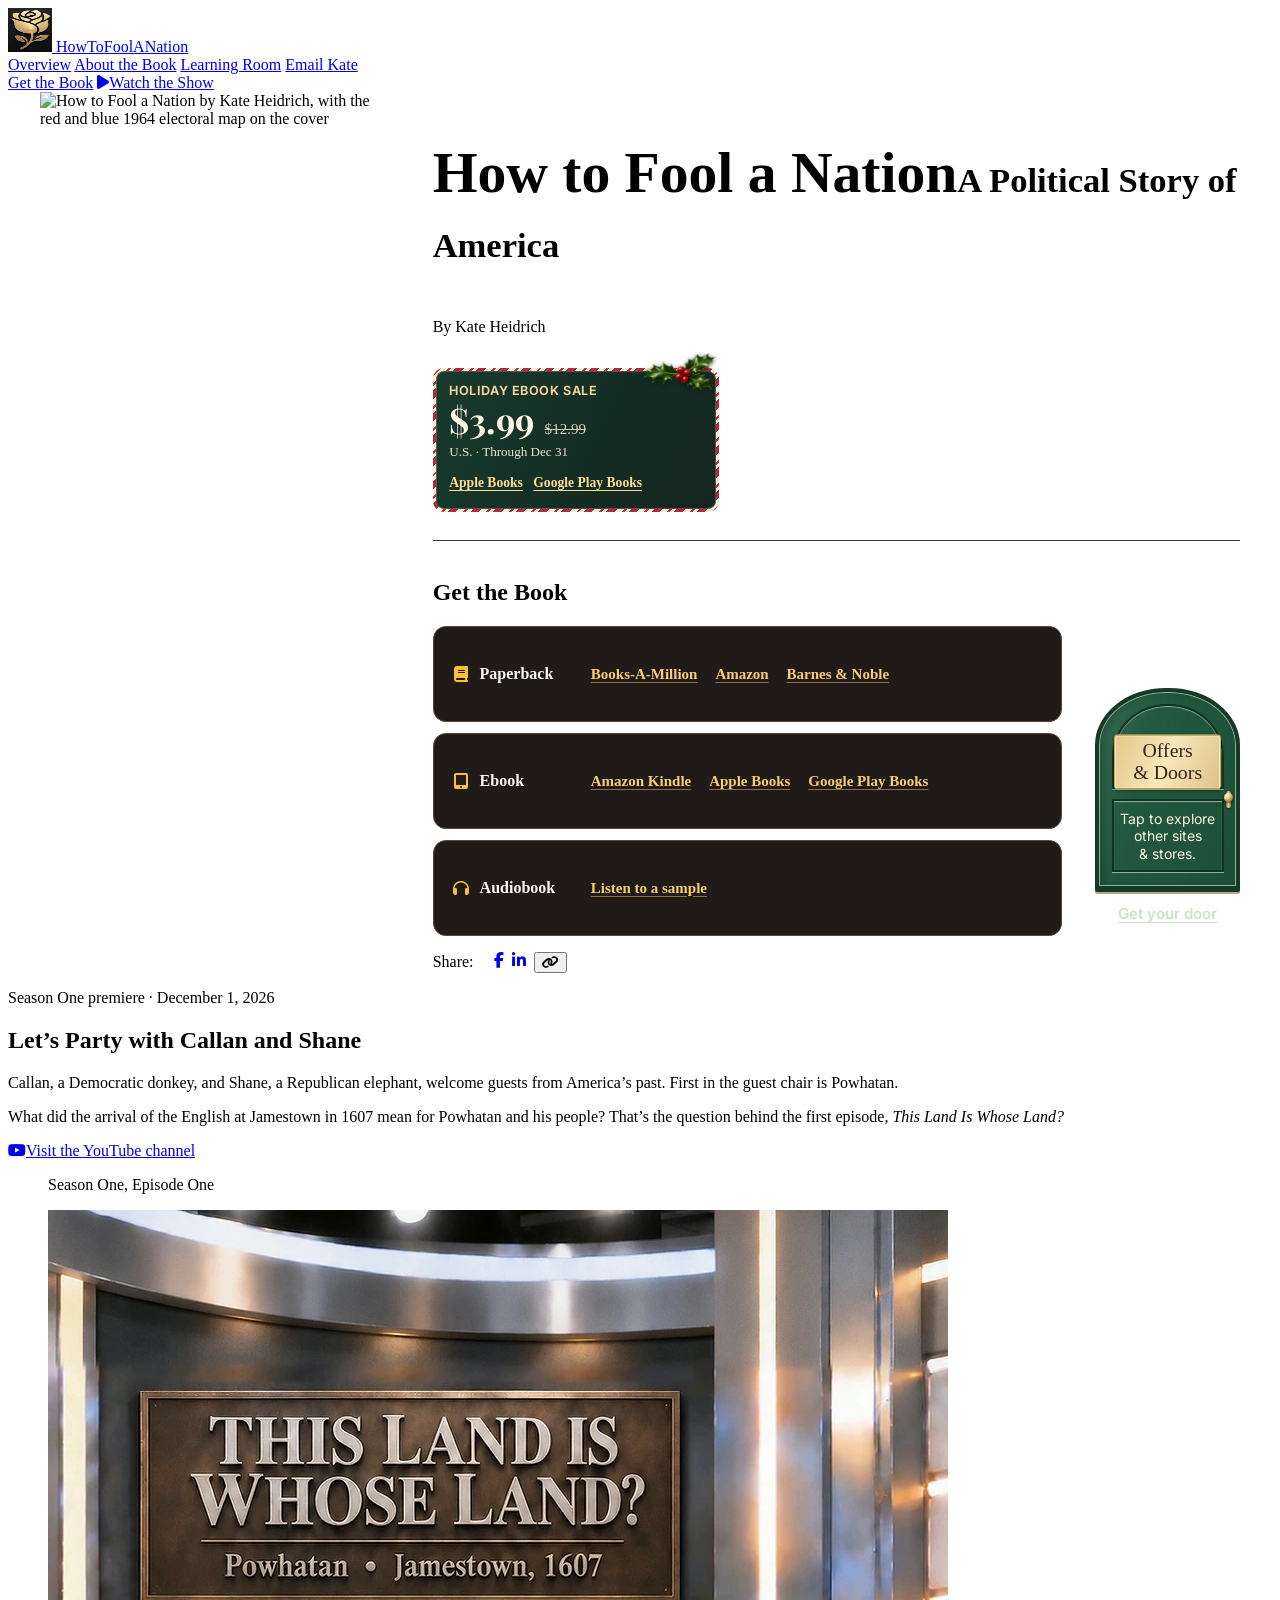
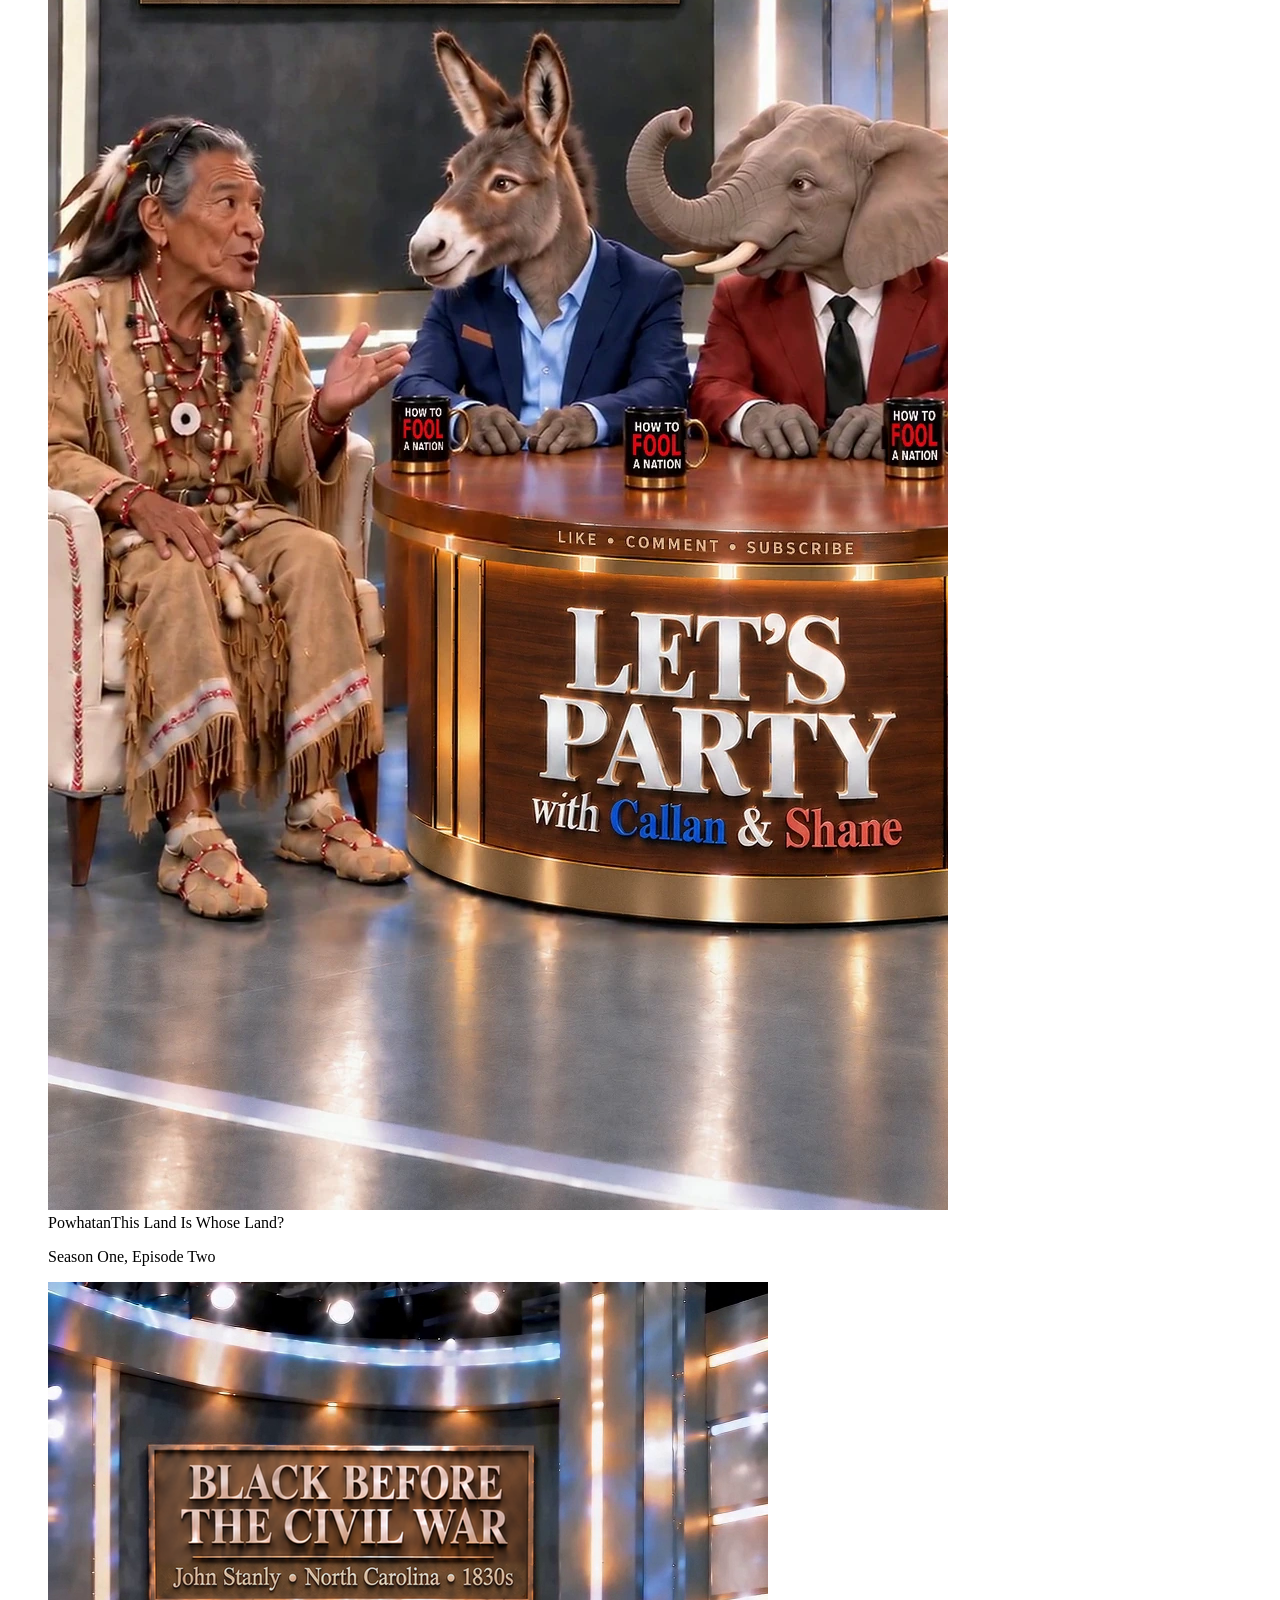
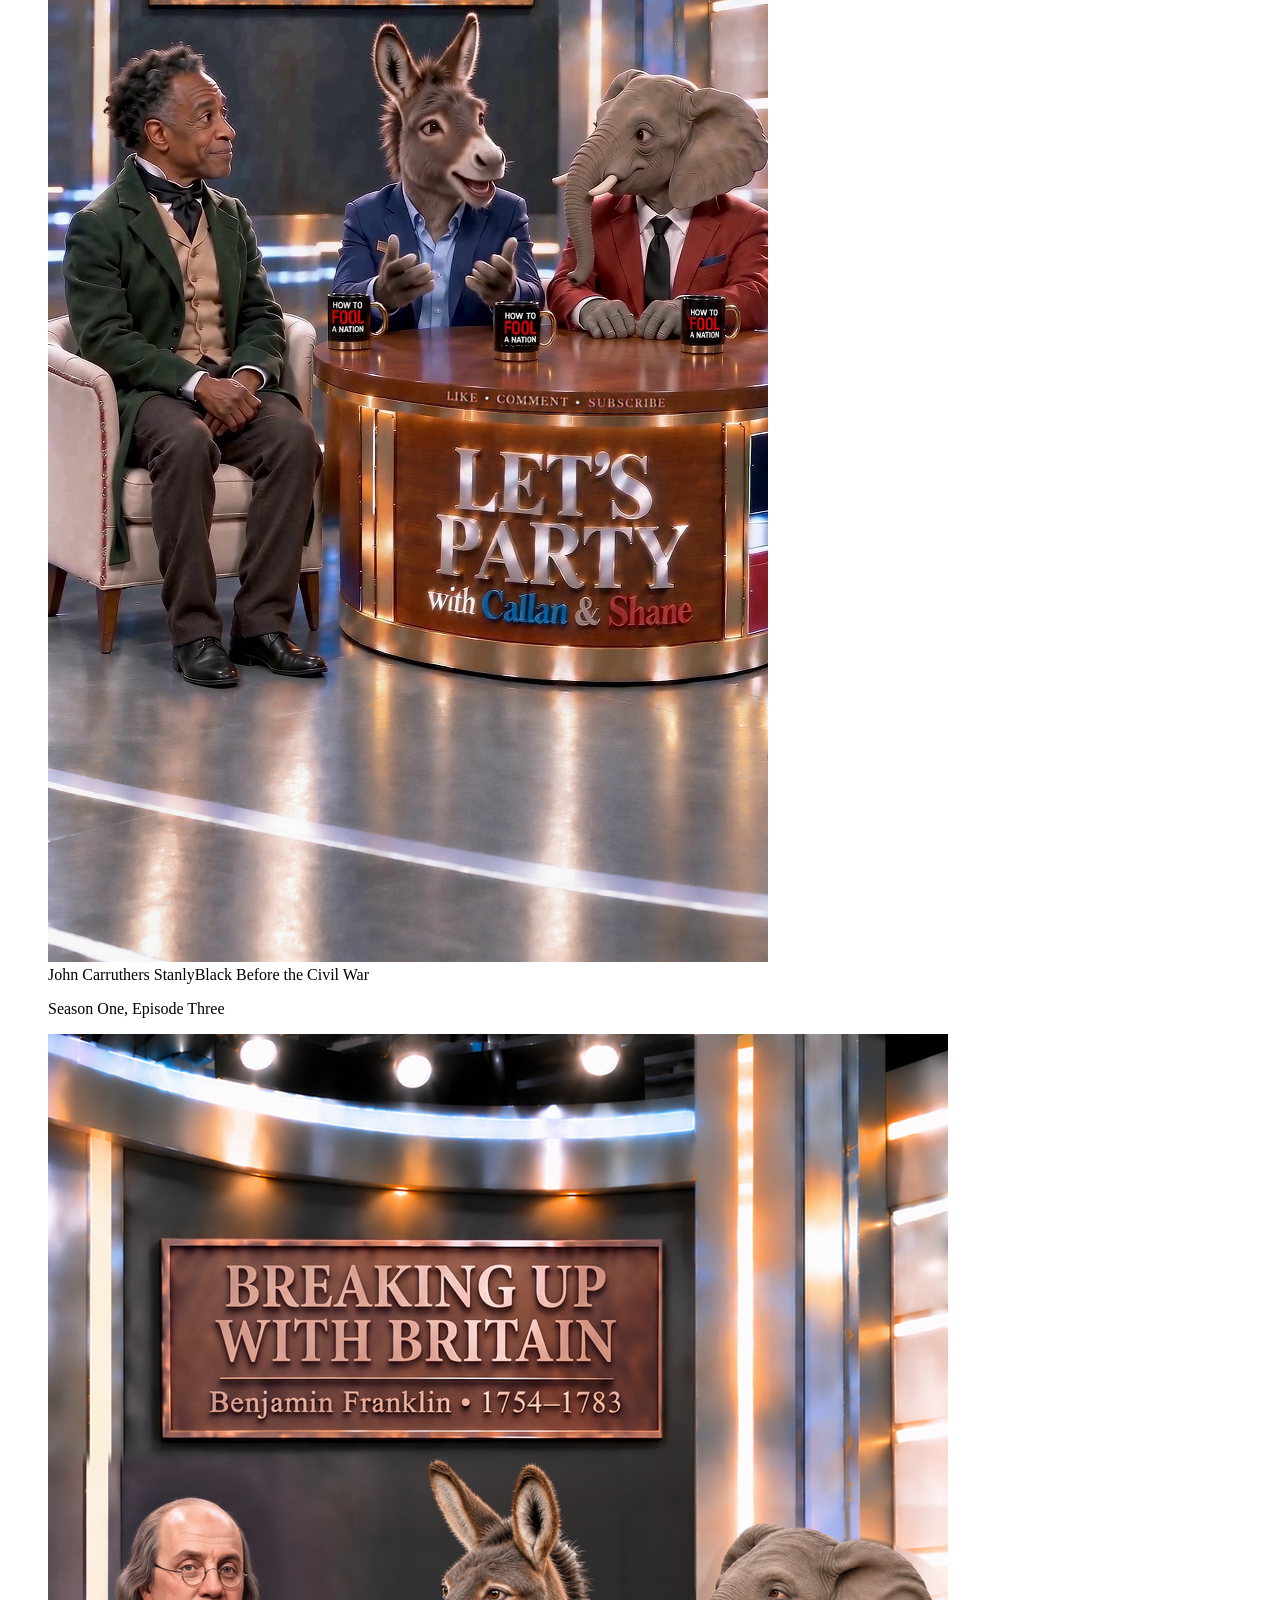
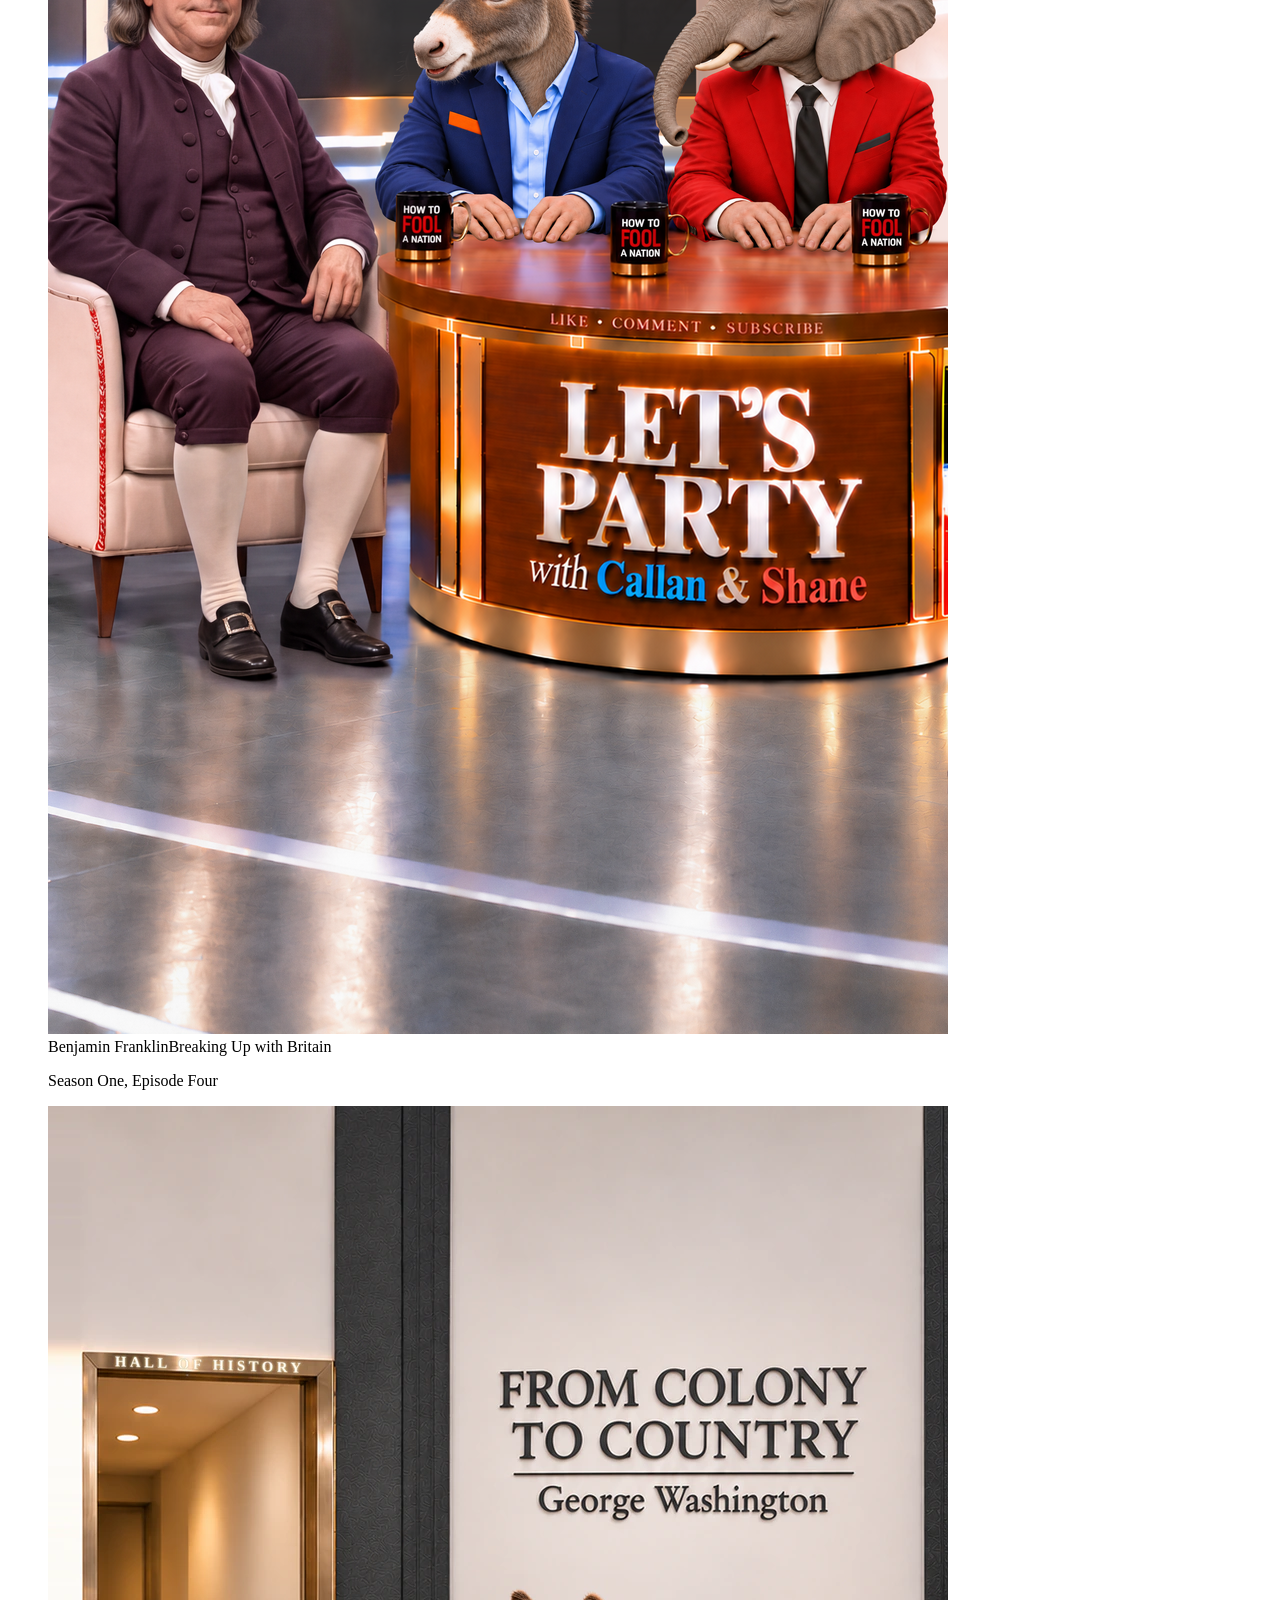
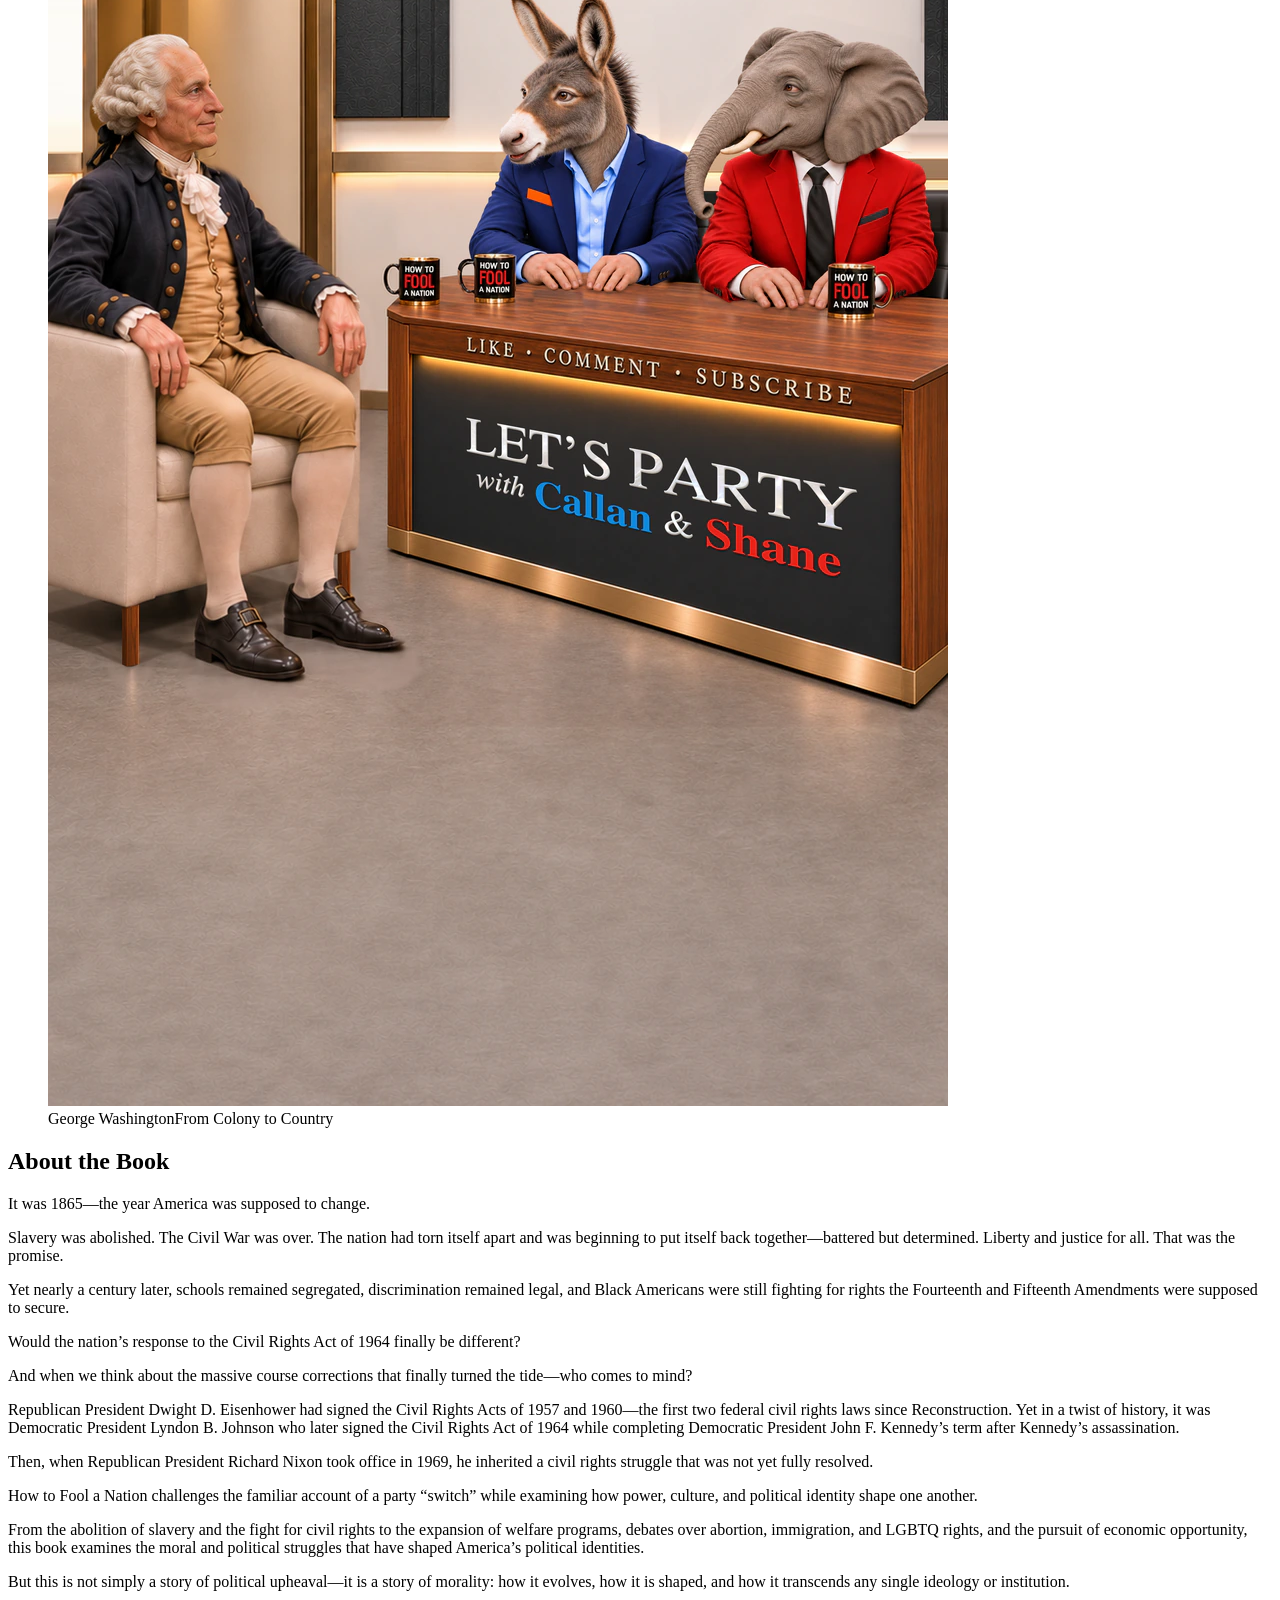
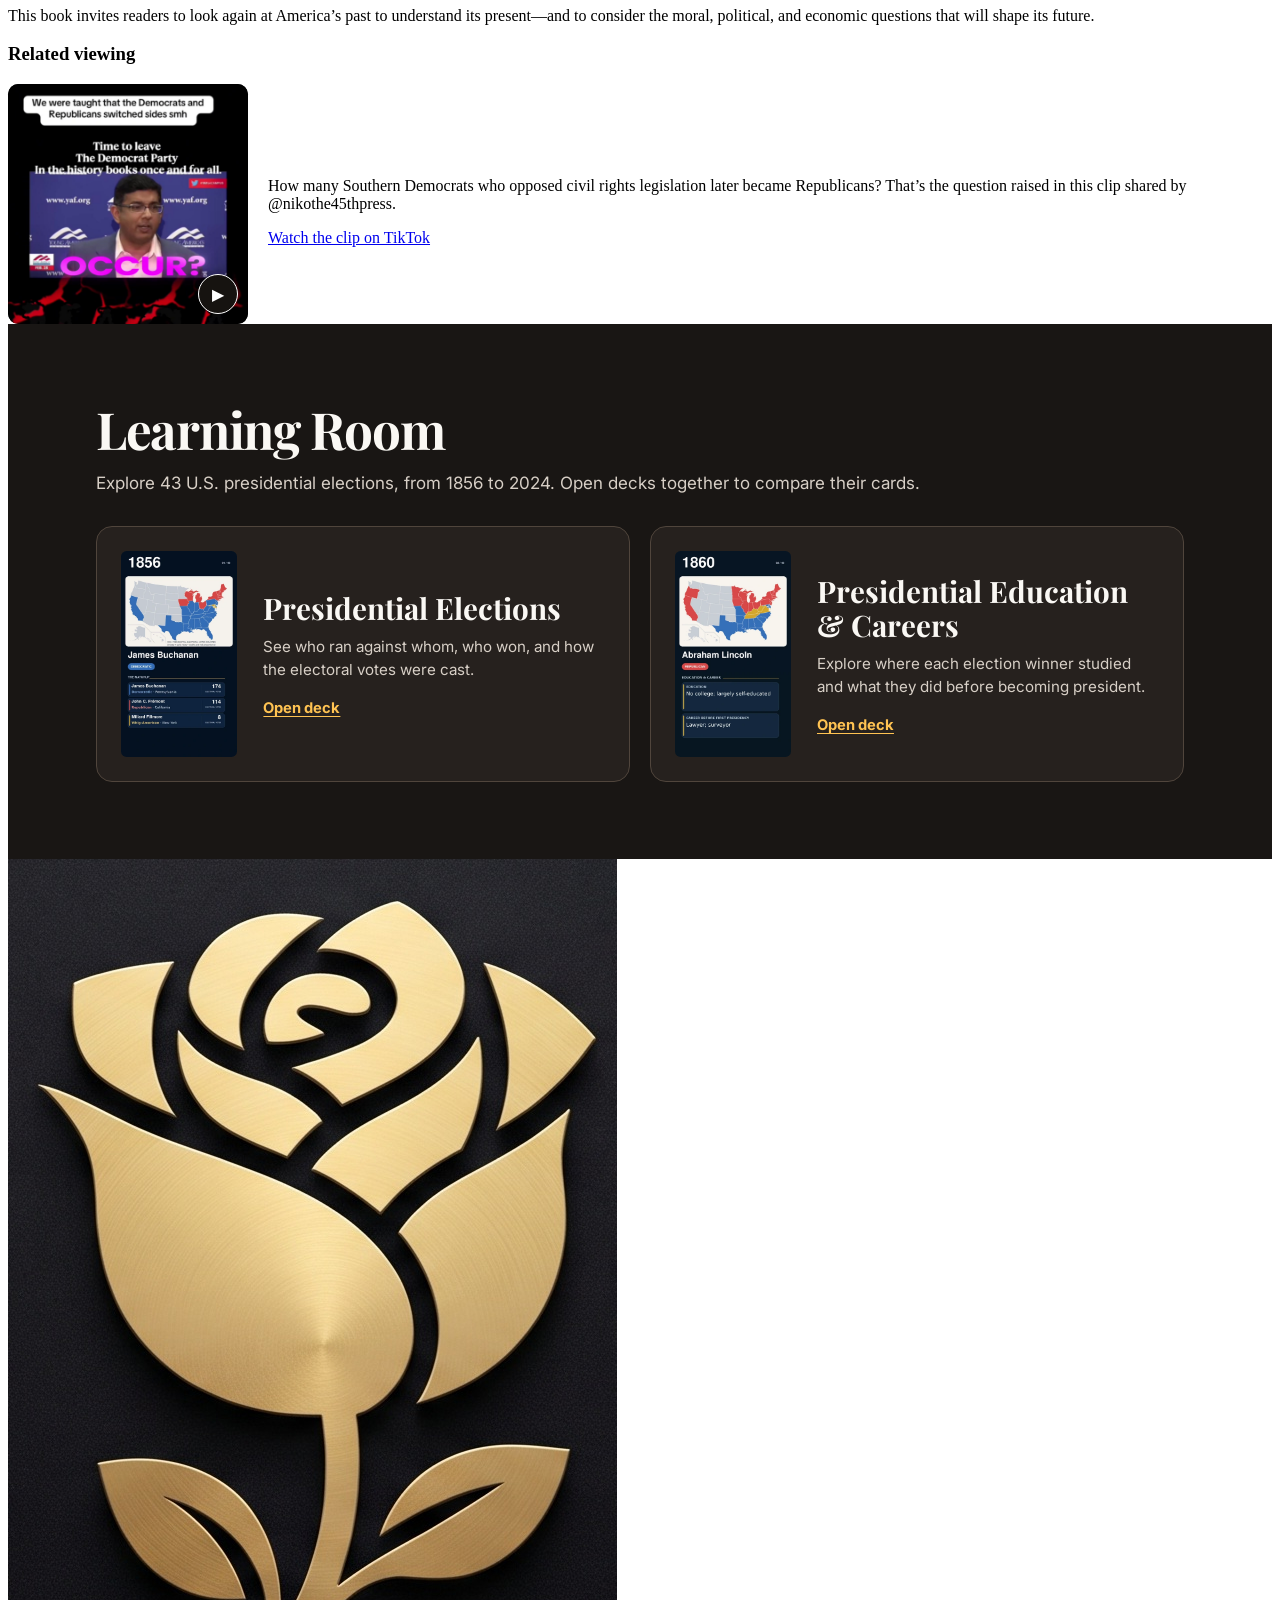
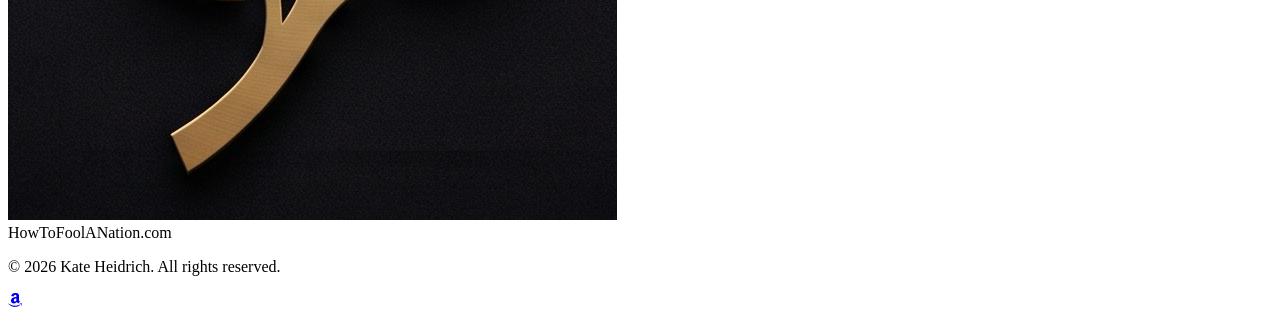
==== commit 02a32c28: "Show a clickable cover for the related TikTok clip" ====
--- a/index.html
+++ b/index.html
@@ -210,8 +210,16 @@
                 </div>
                 <aside id="related-video" aria-labelledby="related-video-title" class="mt-8 scroll-mt-24 border-t border-gold-200 pt-6">
                     <h3 id="related-video-title" class="font-serif text-xl font-bold">Related viewing</h3>
-                    <p class="mt-2 text-base leading-relaxed sm:text-lg">How many Southern Democrats who opposed civil rights legislation later became Republicans? That’s the question raised in this clip shared by @nikothe45thpress.</p>
-                    <a href="https://www.tiktok.com/@nikothe45thpress/video/7710009343474715918" class="mt-2 inline-block font-semibold underline underline-offset-4" target="_blank" rel="noopener noreferrer">Watch the clip on TikTok</a>
+                    <div style="display:flex;flex-wrap:wrap;align-items:center;gap:1.25rem;margin-top:1rem">
+                        <a href="https://www.tiktok.com/@nikothe45thpress/video/7710009343474715918" target="_blank" rel="noopener noreferrer" aria-label="Watch the party-switch clip on TikTok" style="position:relative;display:block;width:min(100%,15rem);overflow:hidden;border-radius:.65rem;background:#121212">
+                            <img src="related-party-switch-preview.jpg" alt="A speaker at a lectern in the TikTok clip about whether the parties switched sides" width="1080" height="1920" loading="lazy" style="display:block;width:100%;height:auto;aspect-ratio:1;object-fit:cover;object-position:50% 39%">
+                            <span aria-hidden="true" style="position:absolute;bottom:.6rem;right:.6rem;background:#161310;color:white;border:1px solid white;border-radius:50%;width:2.4rem;height:2.4rem;display:grid;place-items:center">&#9654;</span>
+                        </a>
+                        <div style="flex:1 1 15rem">
+                            <p class="text-base leading-relaxed sm:text-lg">How many Southern Democrats who opposed civil rights legislation later became Republicans? That’s the question raised in this clip shared by @nikothe45thpress.</p>
+                            <a href="https://www.tiktok.com/@nikothe45thpress/video/7710009343474715918" class="mt-2 inline-block font-semibold underline underline-offset-4" target="_blank" rel="noopener noreferrer">Watch the clip on TikTok</a>
+                        </div>
+                    </div>
                 </aside>
             </div>
         </section>
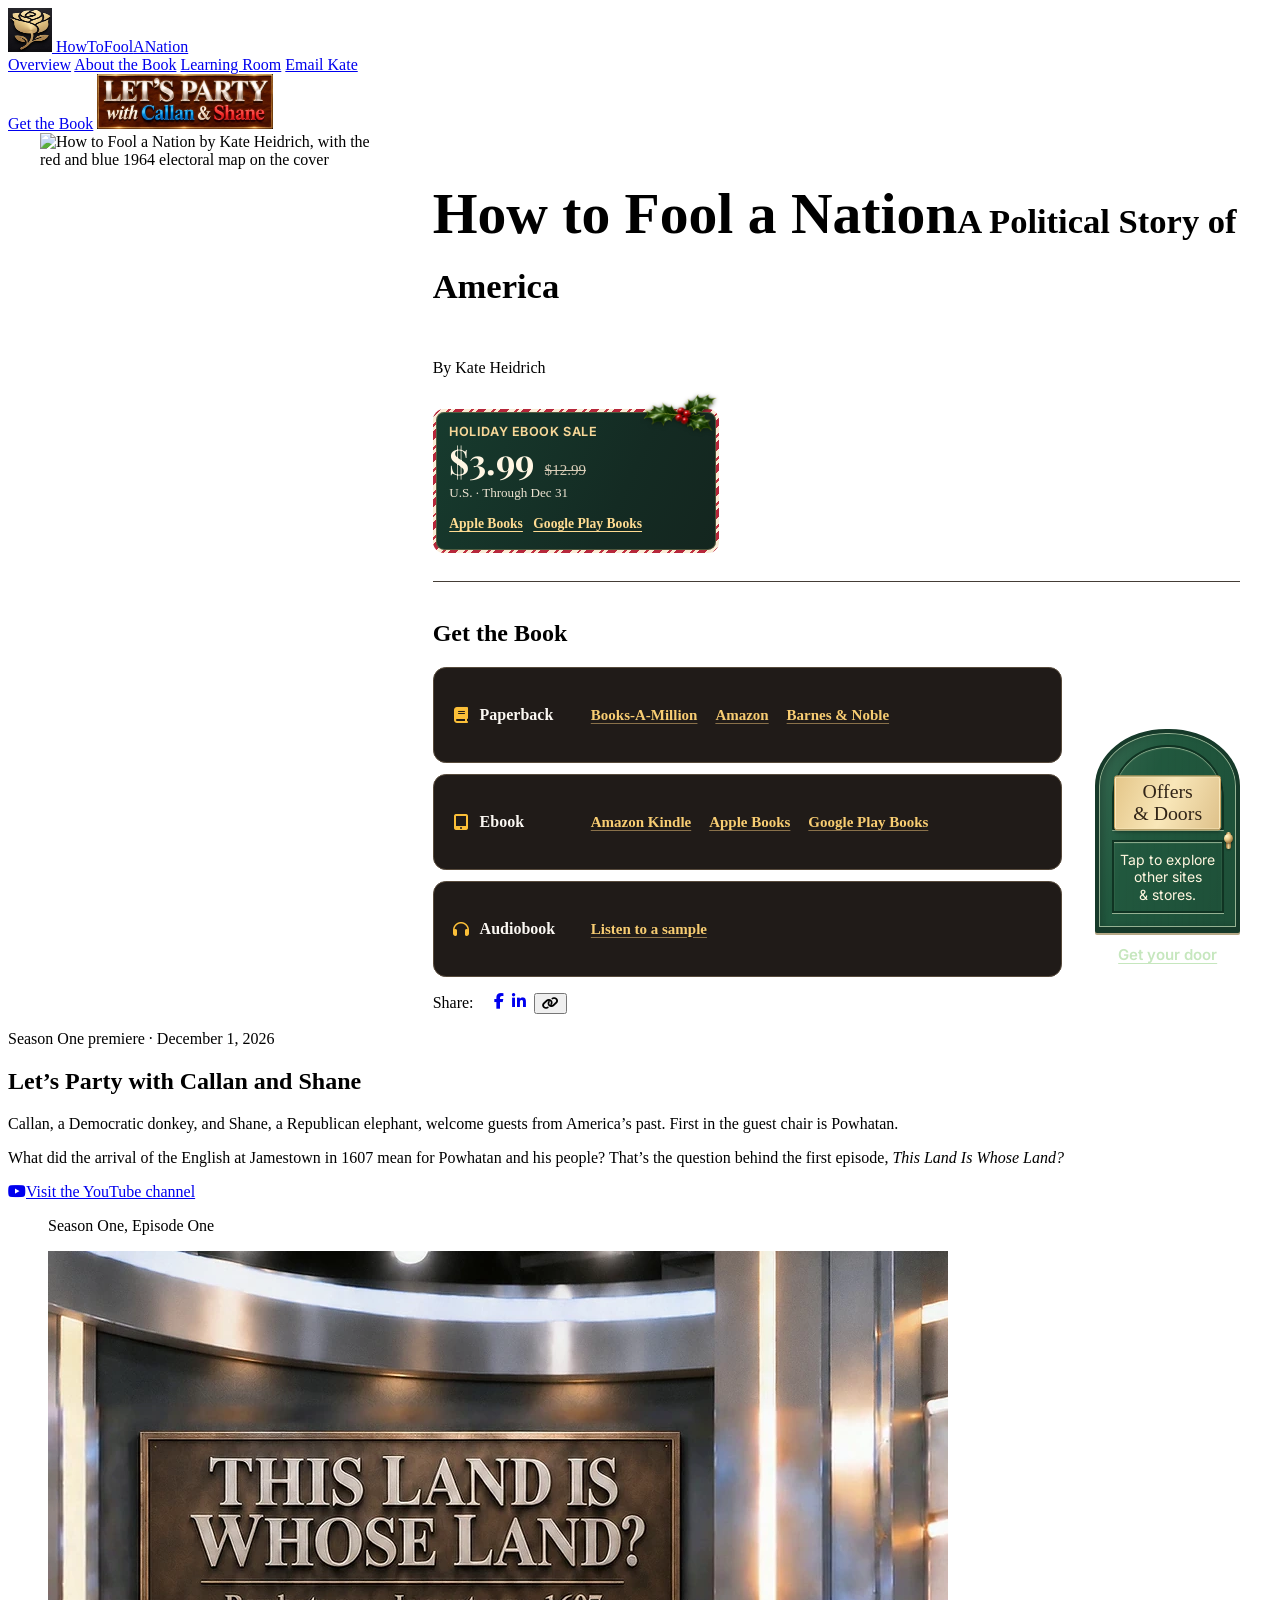
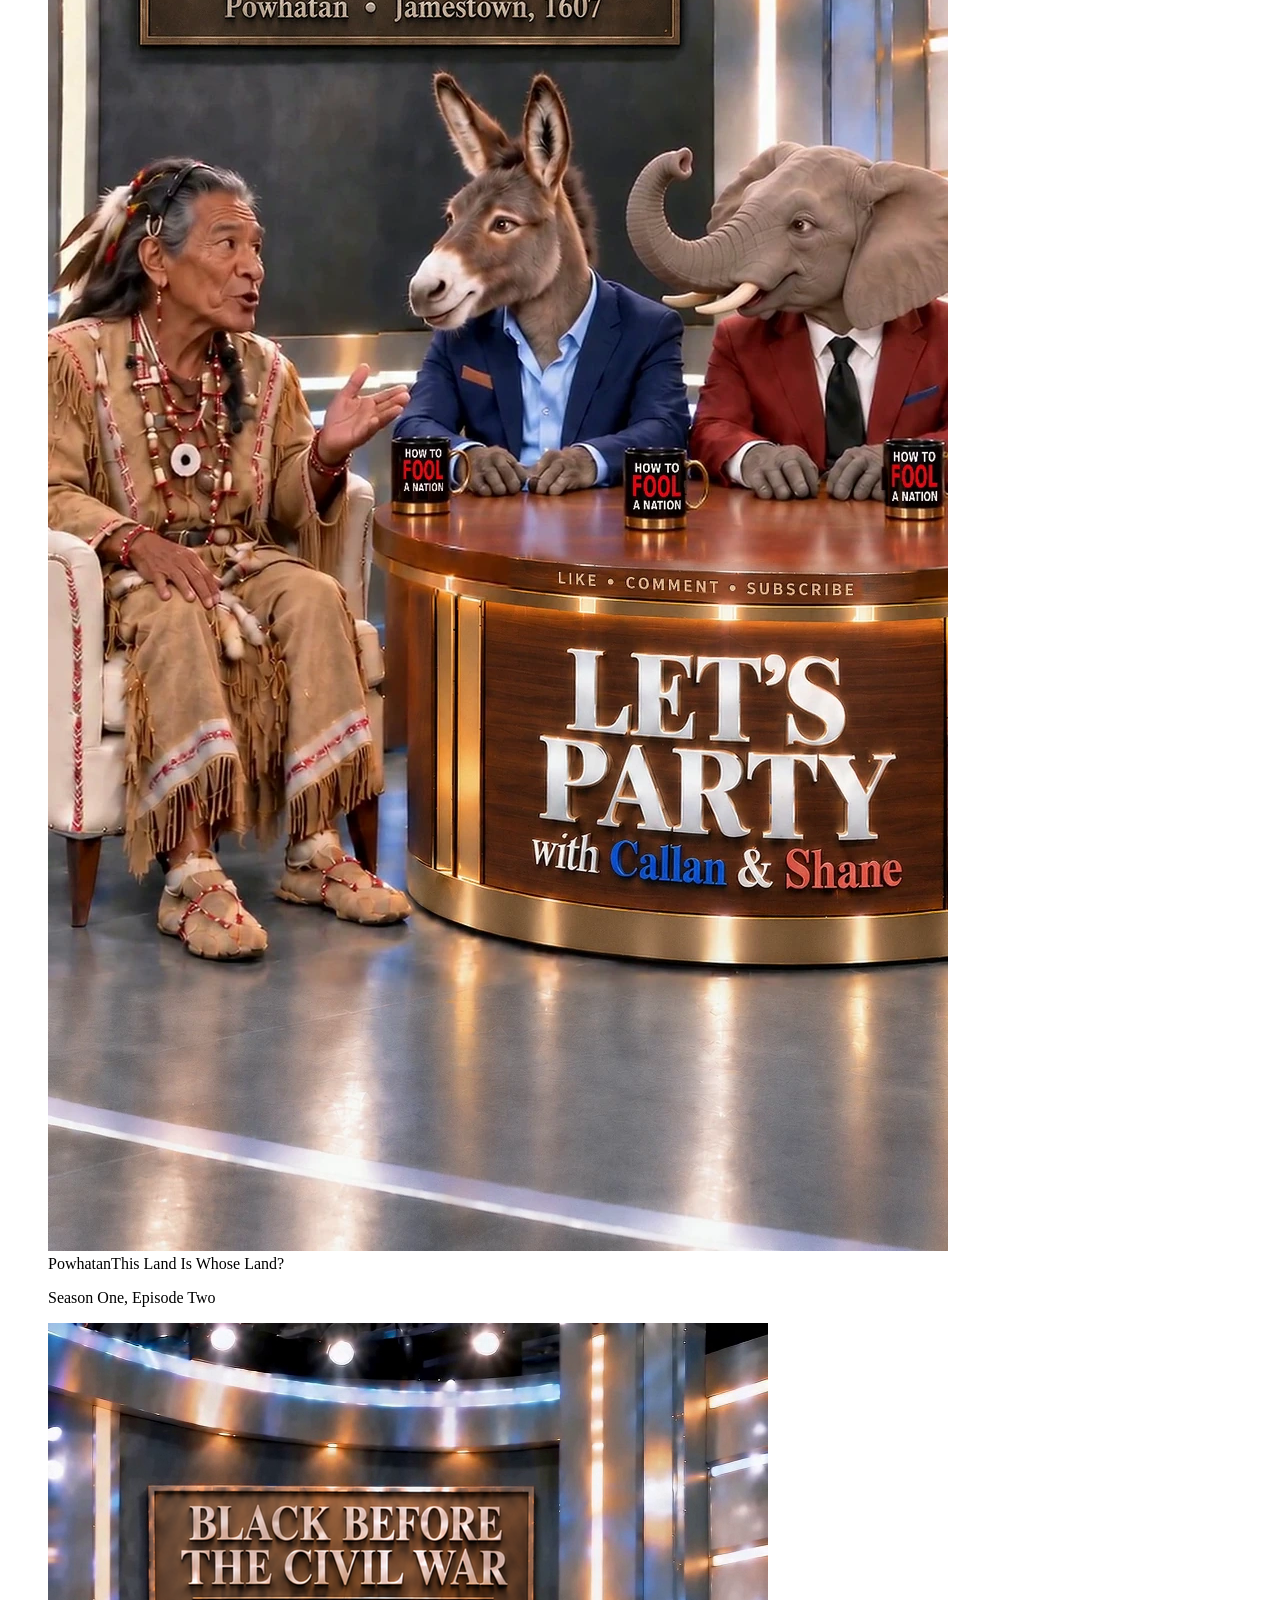
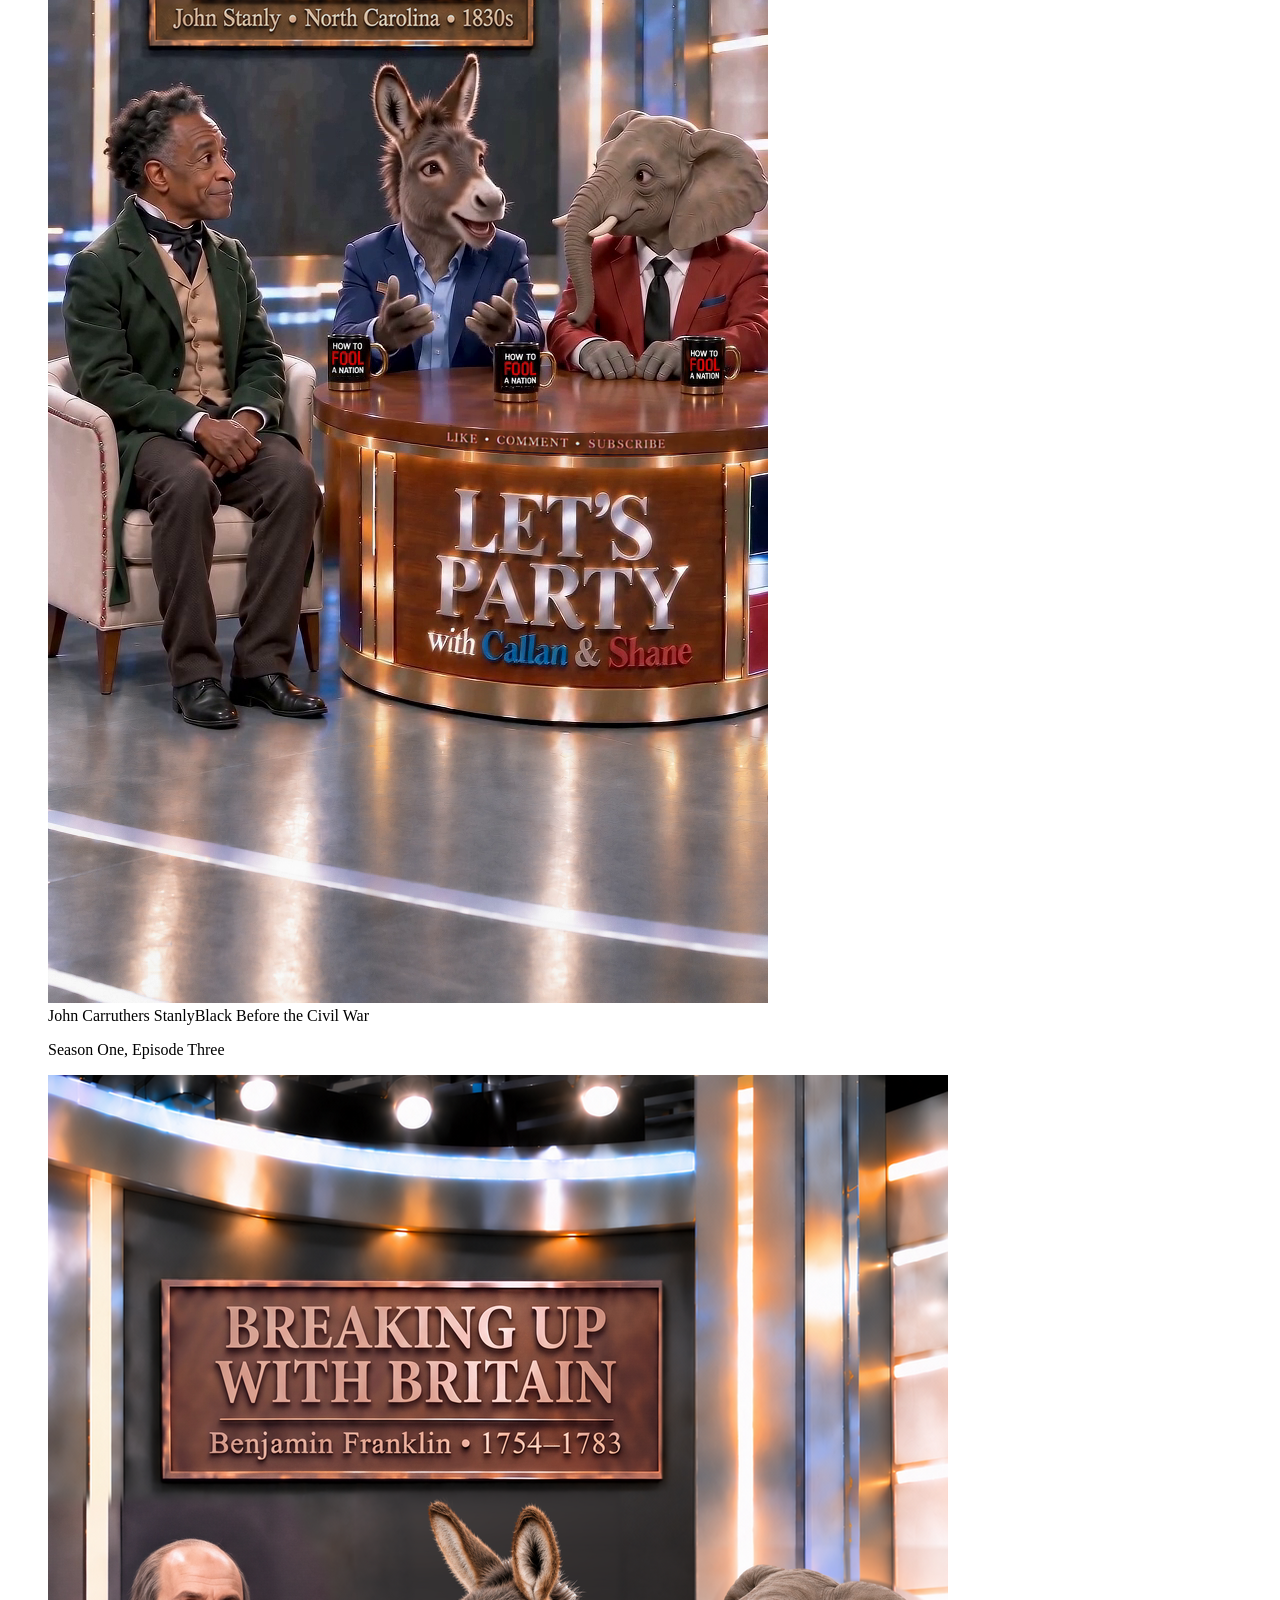
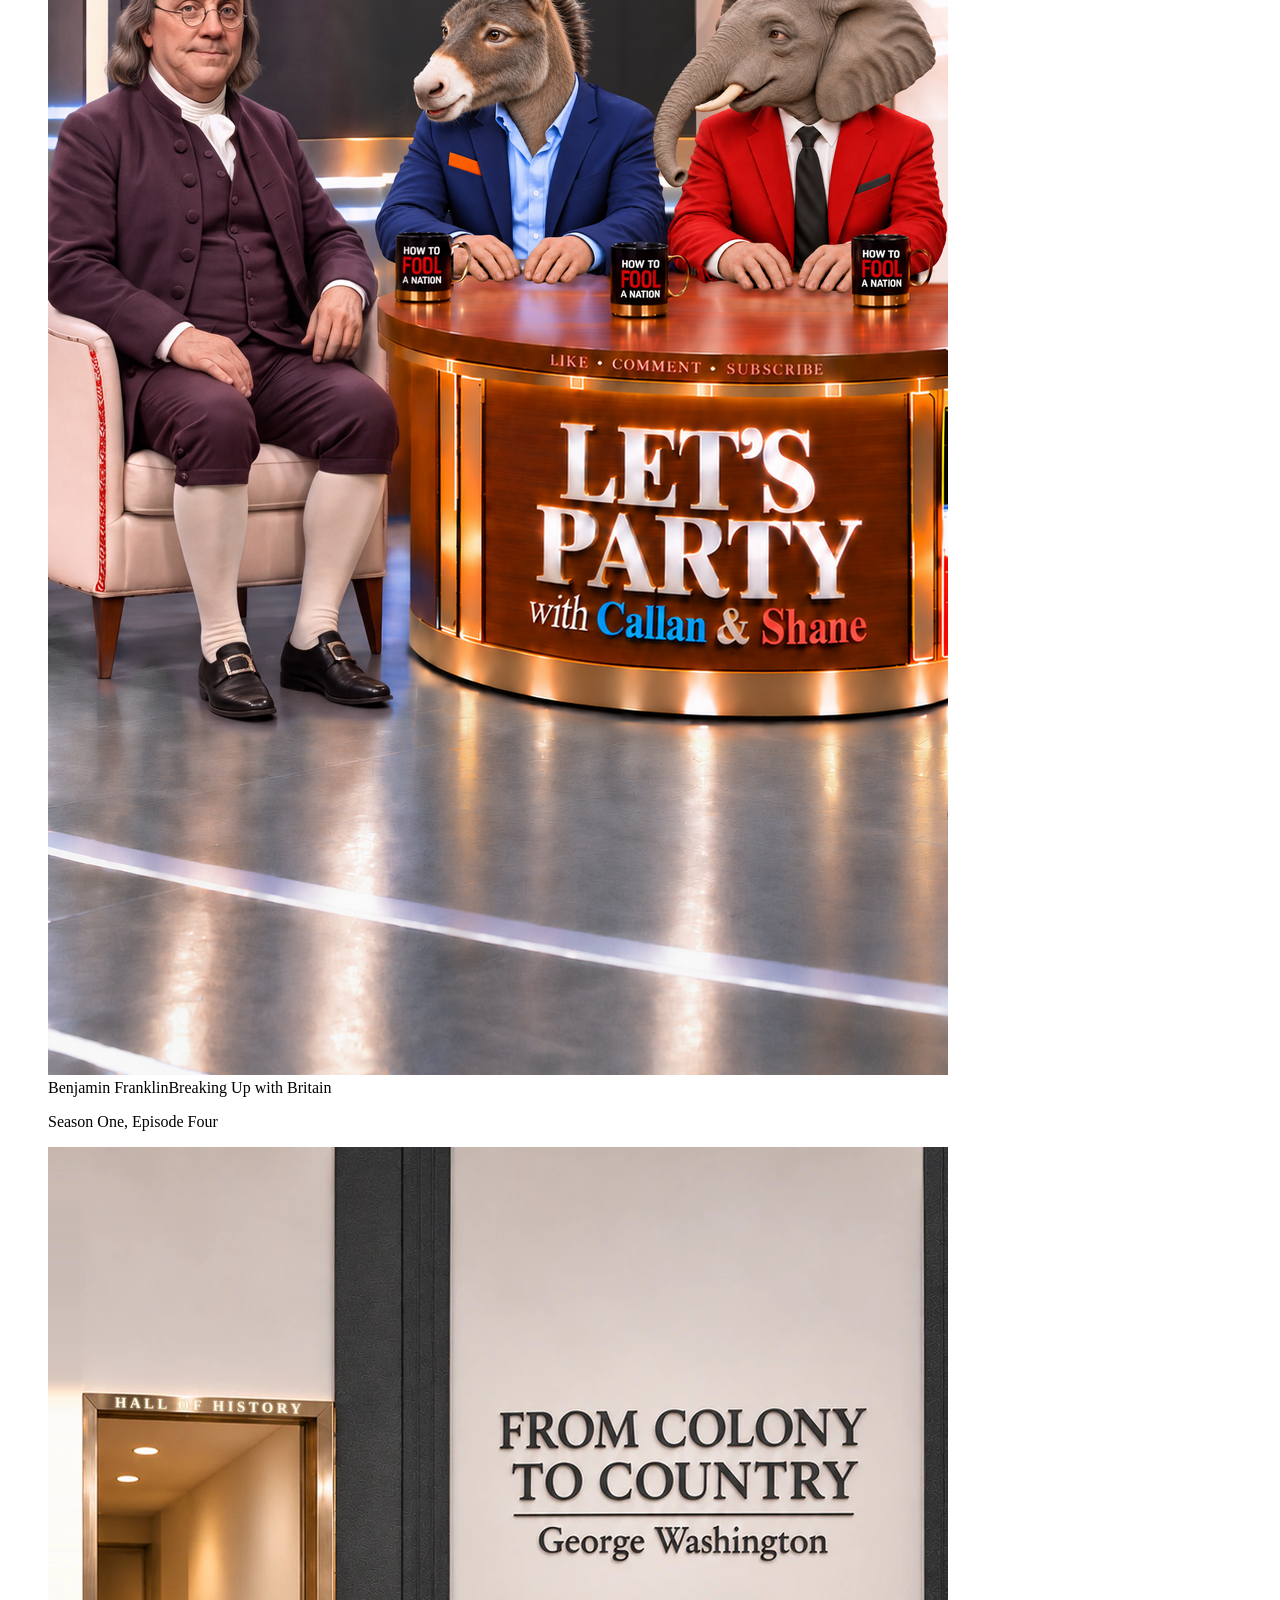
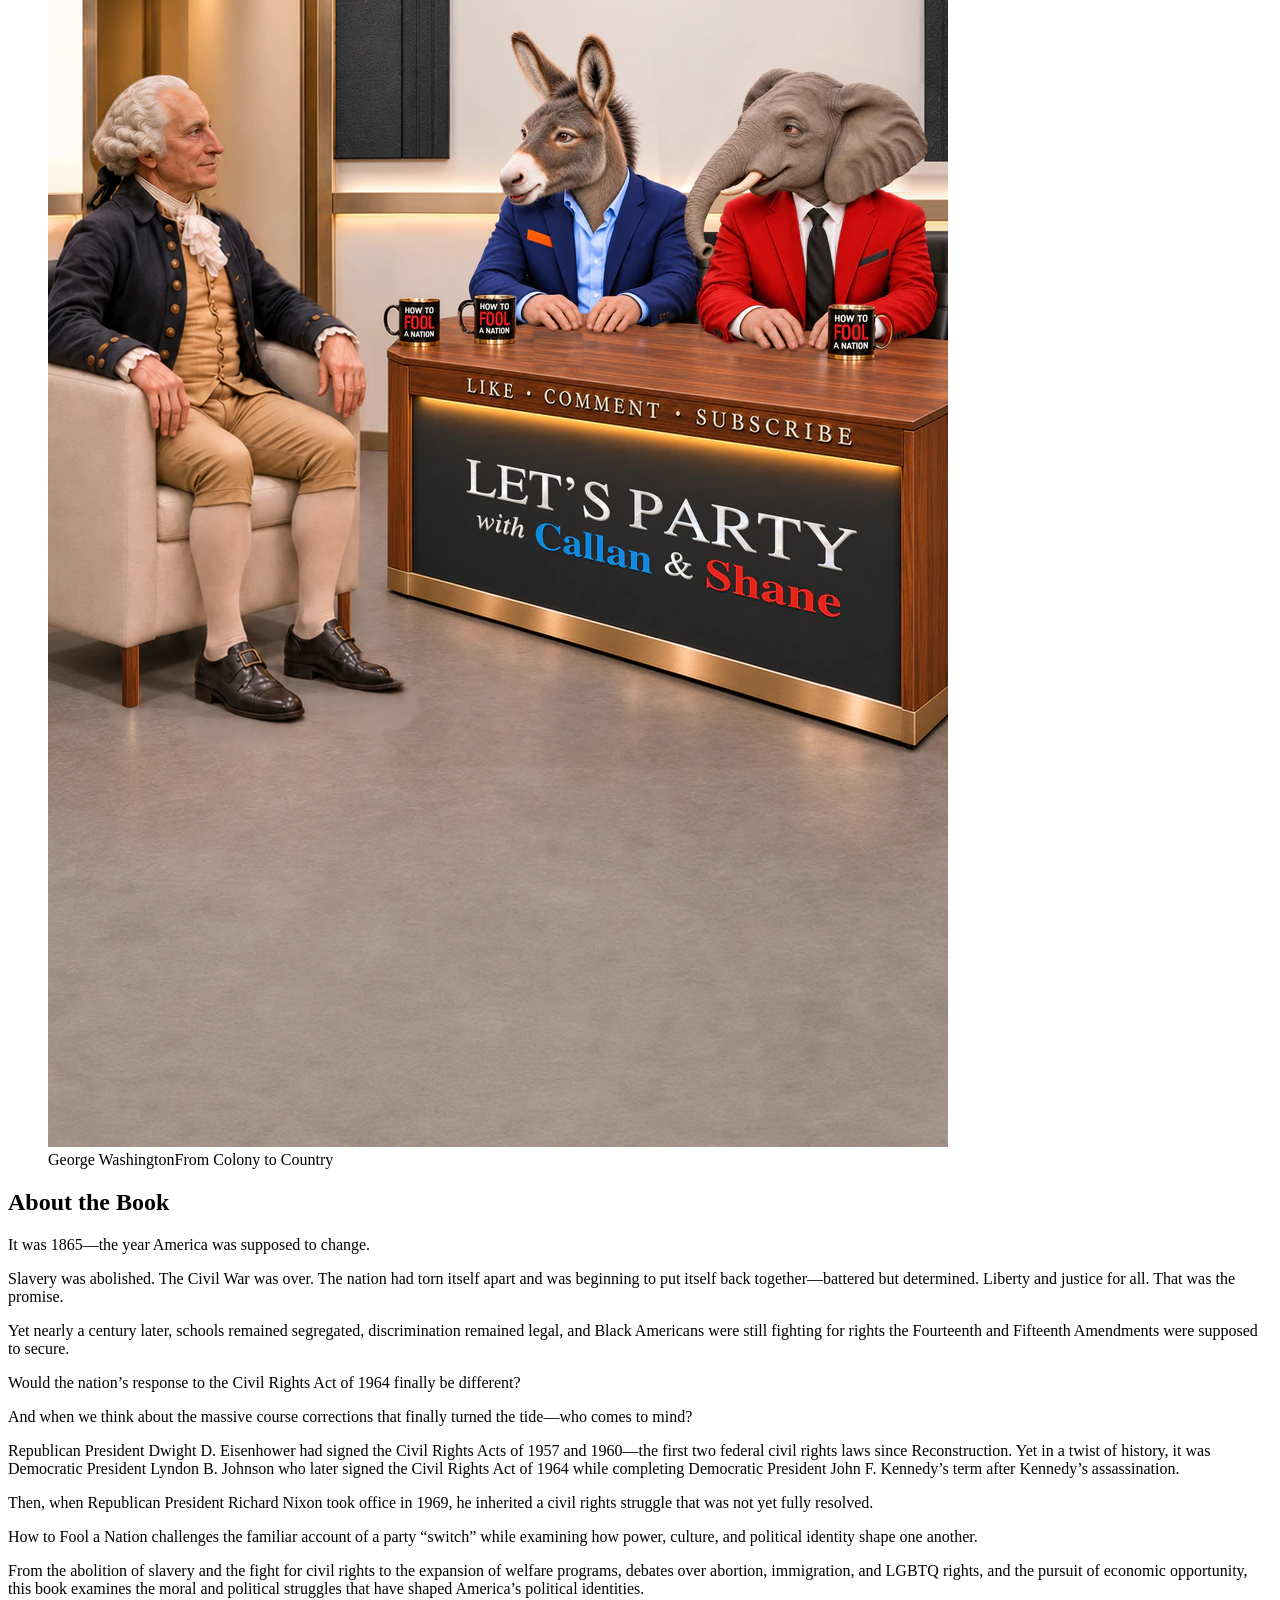
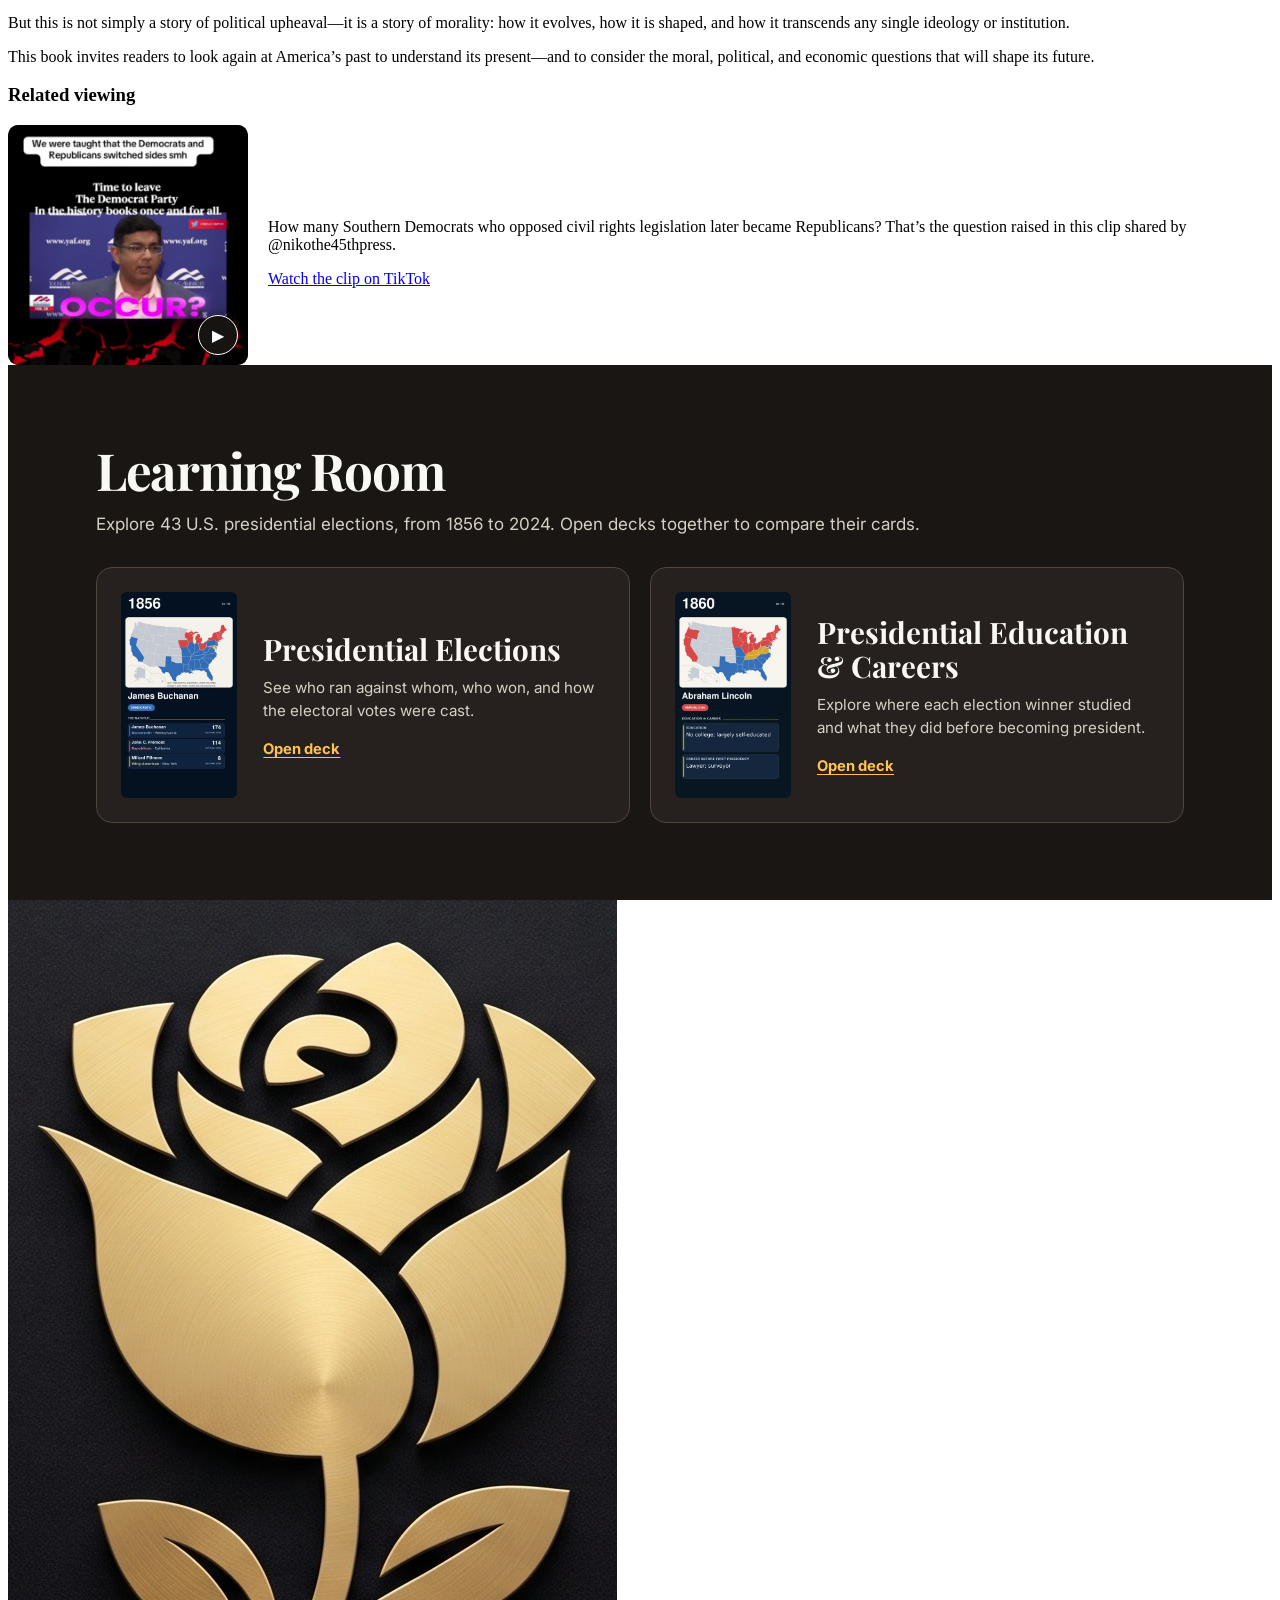
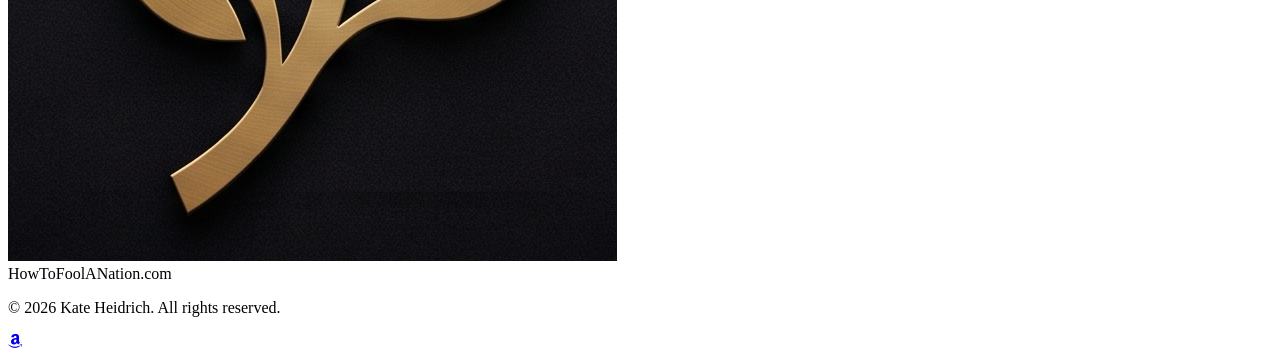
==== commit 1b248039: "Use the studio desk logo for the show button" ====
--- a/index.html
+++ b/index.html
@@ -63,7 +63,9 @@
             </nav>
             <nav aria-label="Featured links" class="flex min-w-0 items-center gap-1 text-center min-[400px]:shrink-0 min-[400px]:gap-2 sm:gap-3">
                 <a href="#get-the-book" class="inline-flex min-h-11 items-center justify-center rounded-xl bg-amber-500 px-1.5 text-sm font-semibold min-[400px]:px-3 text-stone-950 hover:bg-amber-400 sm:px-5">Get the Book</a>
-                <a href="#show" class="inline-flex min-h-11 items-center justify-center gap-2 rounded-xl border border-stone-600 px-1.5 text-sm font-semibold min-[400px]:px-3 text-white hover:border-amber-400 hover:text-amber-300 sm:px-5"><i class="fa-solid fa-play hidden text-xs min-[400px]:inline-block" aria-hidden="true"></i>Watch the Show</a>
+                <a href="#show" title="Watch the Show" class="inline-flex min-h-11 min-w-0 items-center justify-center rounded-sm hover:brightness-110 focus-visible:outline focus-visible:outline-2 focus-visible:outline-offset-2 focus-visible:outline-amber-300">
+                    <img src="lets-party-show-logo.webp" width="176" height="55" alt="Watch the show Let’s Party with Callan and Shane" class="block h-auto w-[clamp(6.2rem,31vw,8.25rem)] max-w-full rounded-sm sm:w-44">
+                </a>
             </nav>
         </div>
     </header>
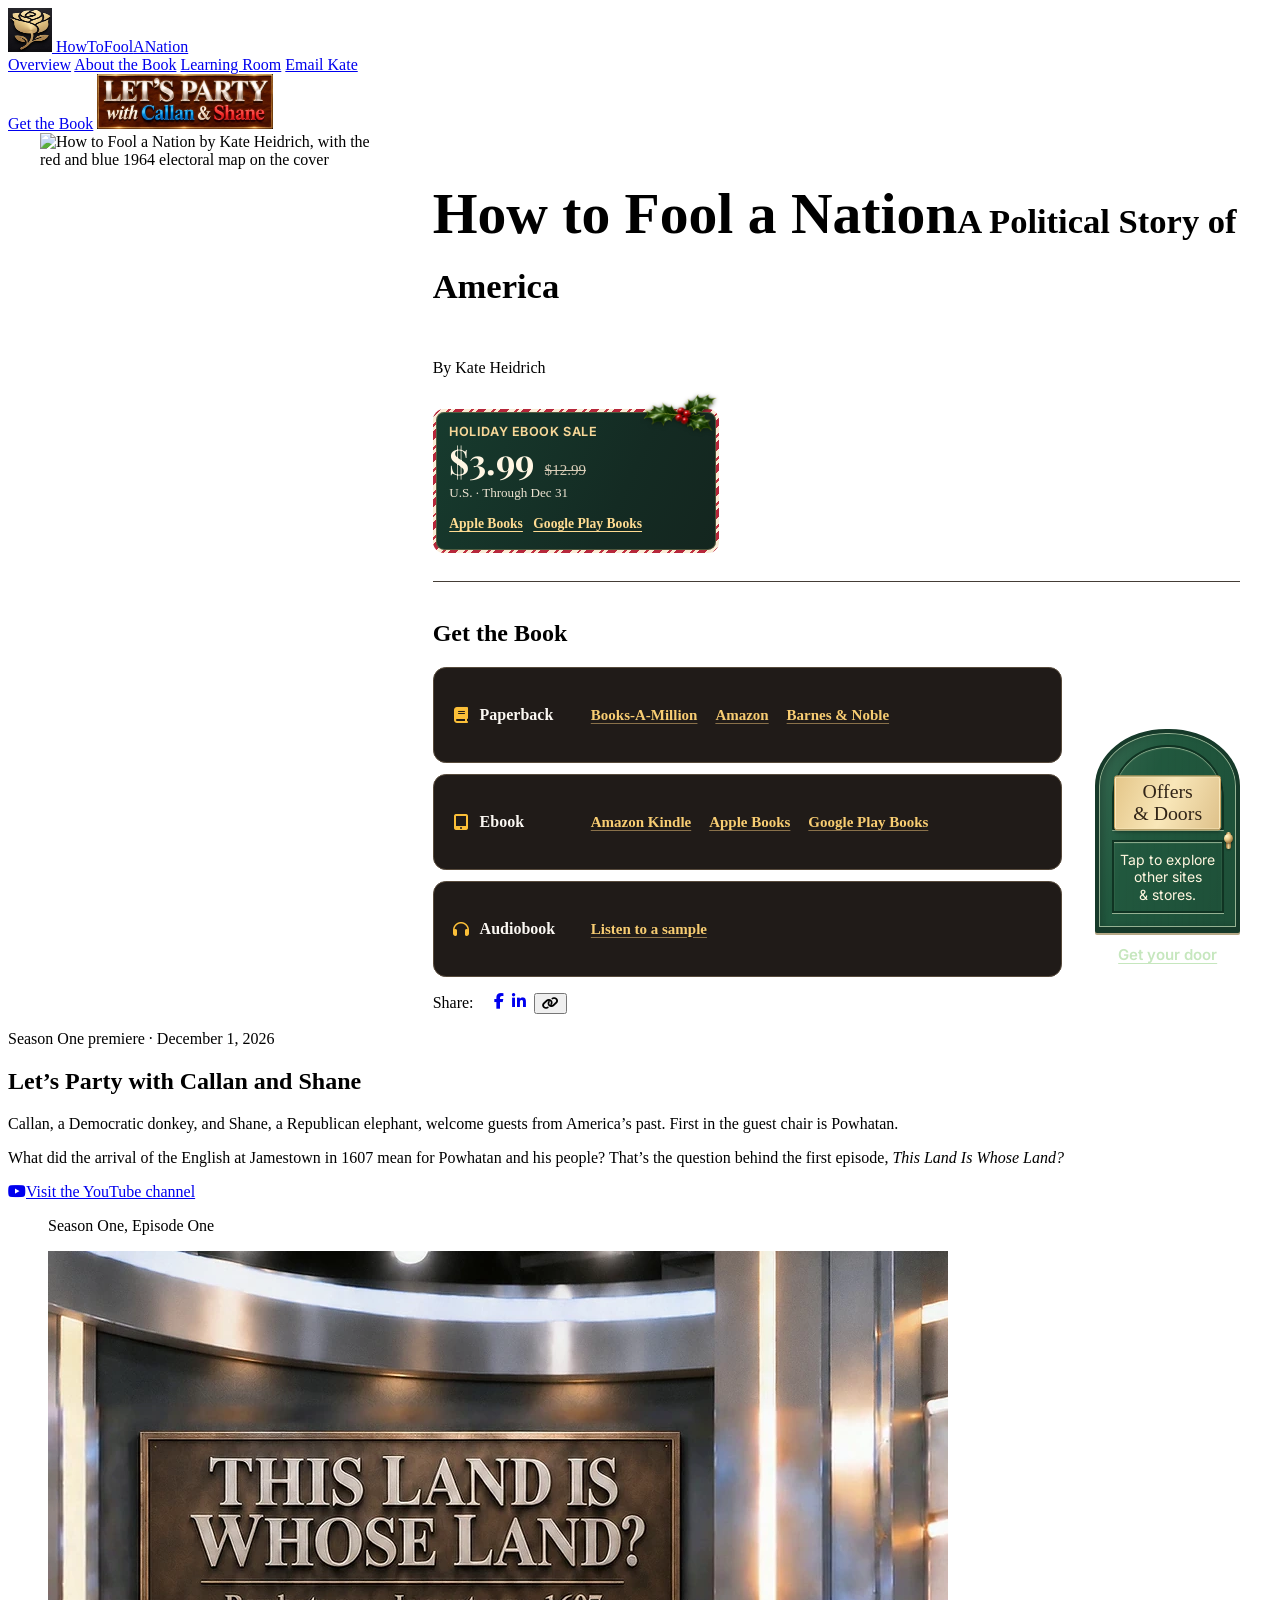
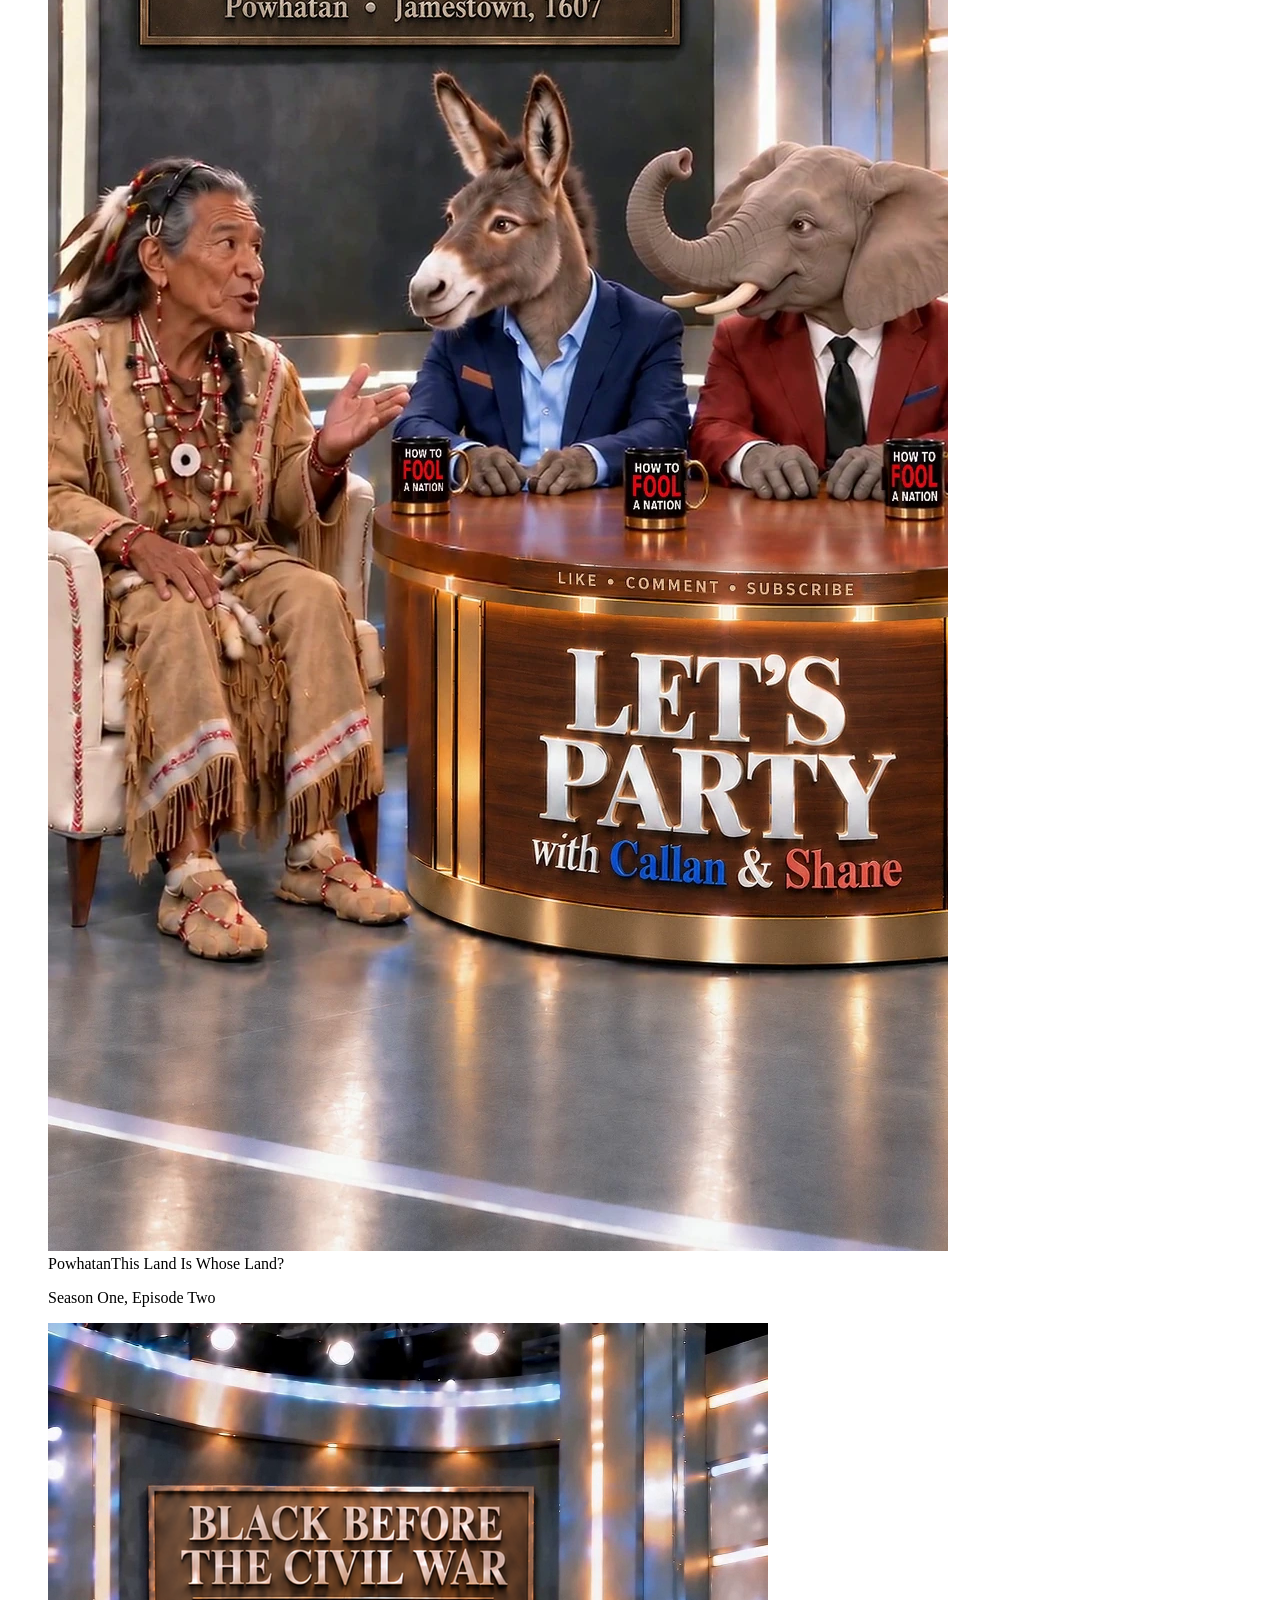
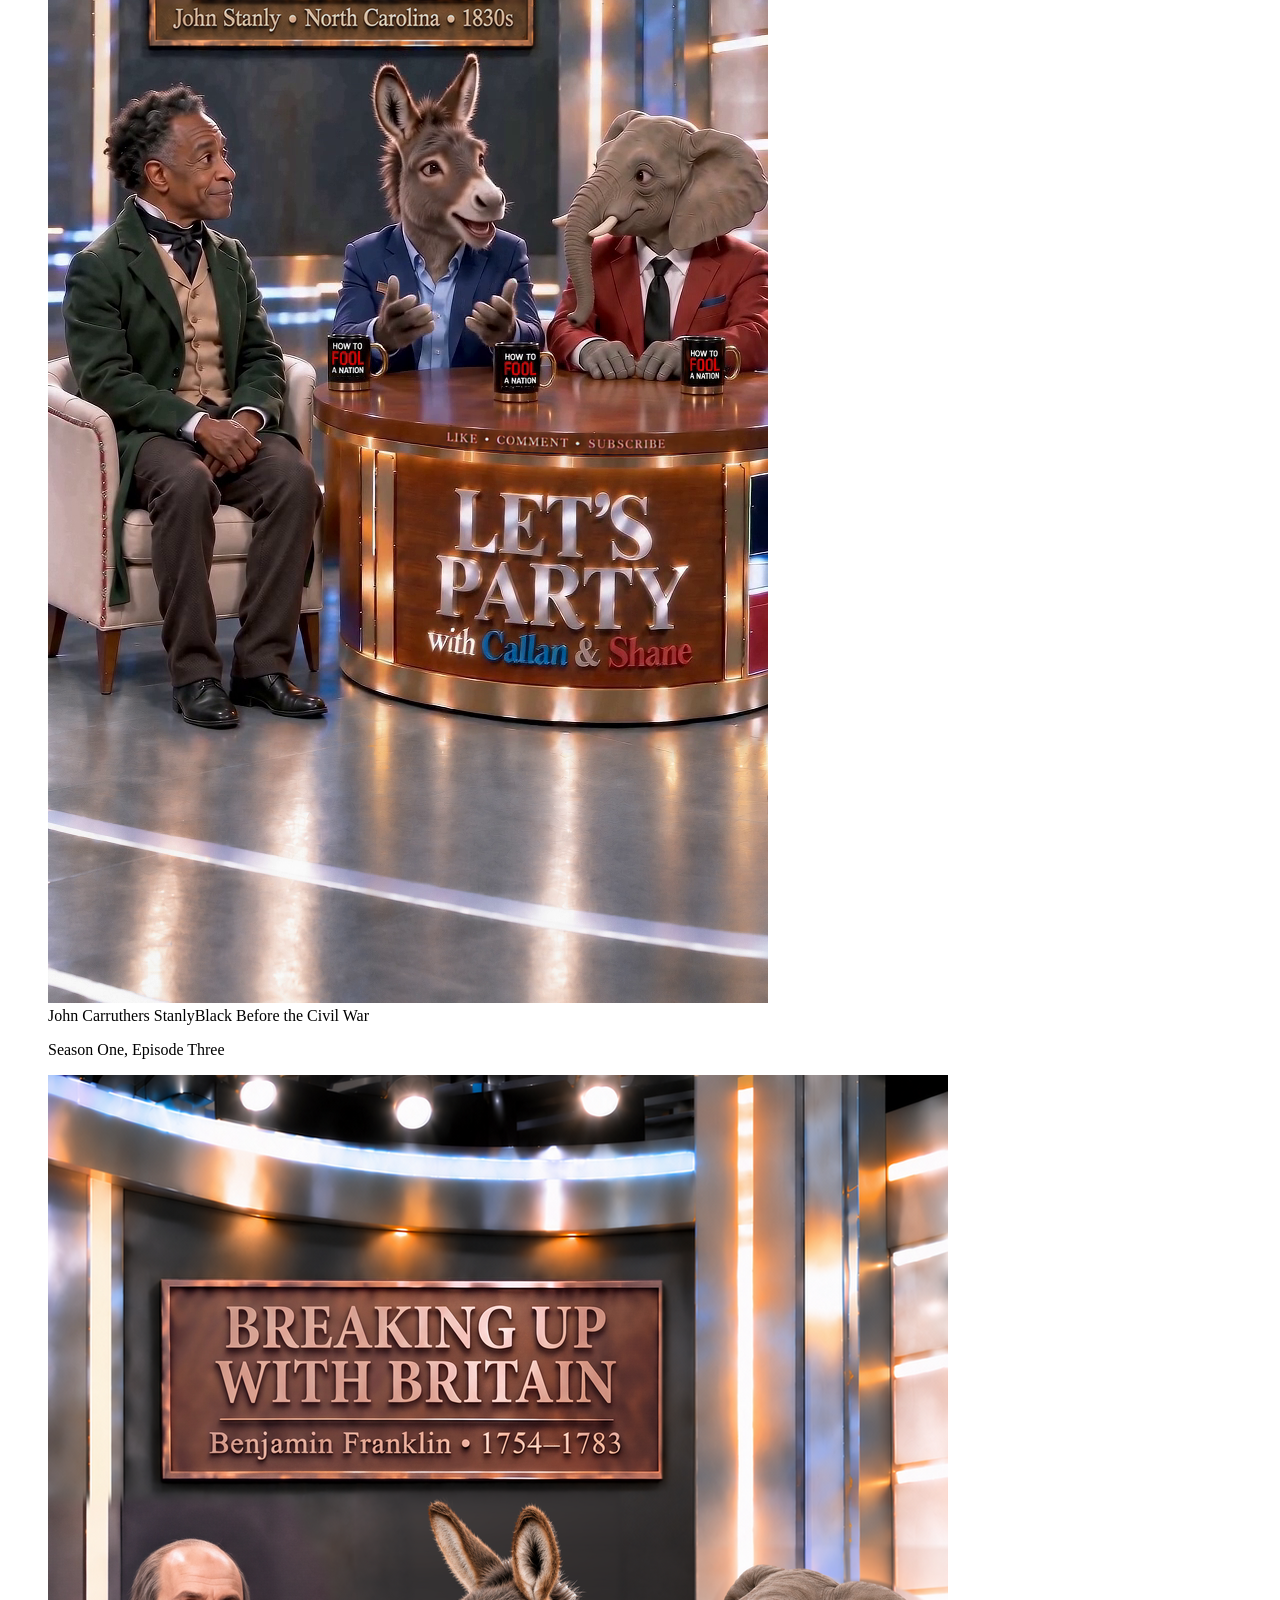
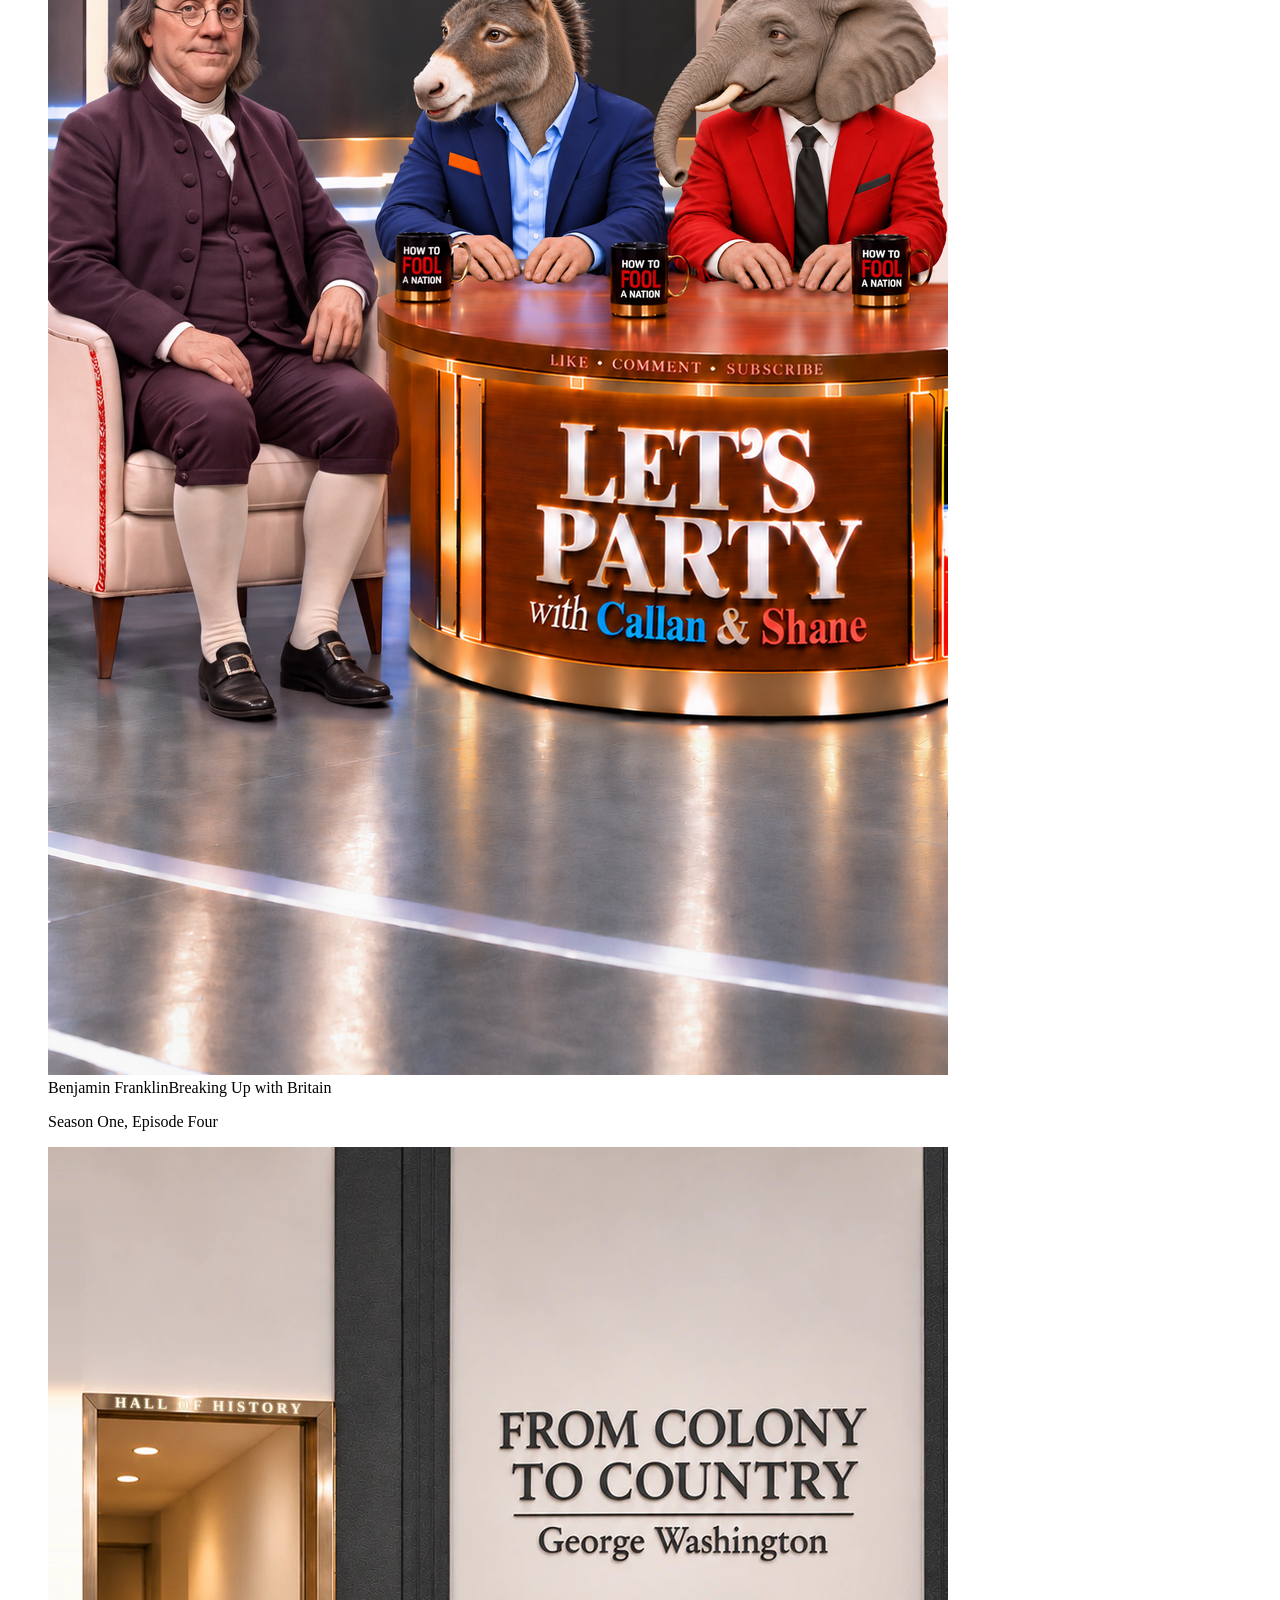
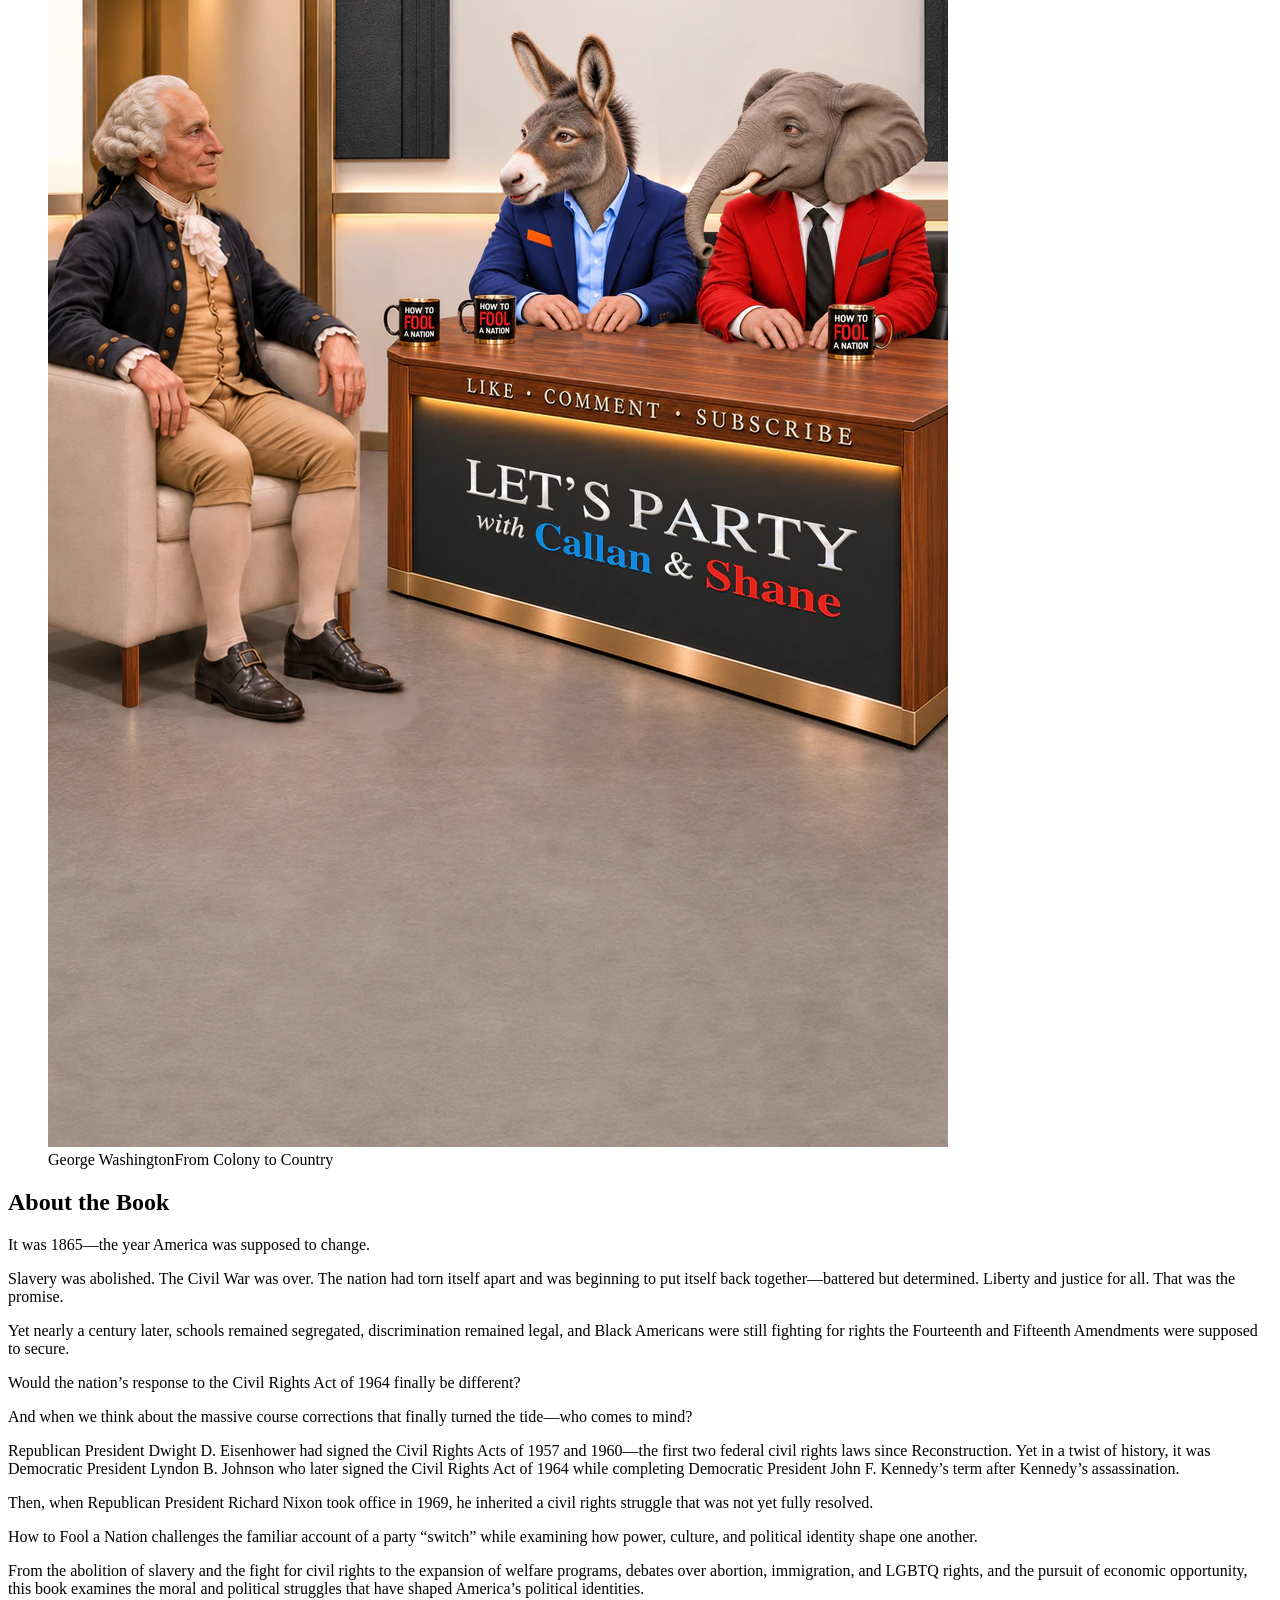
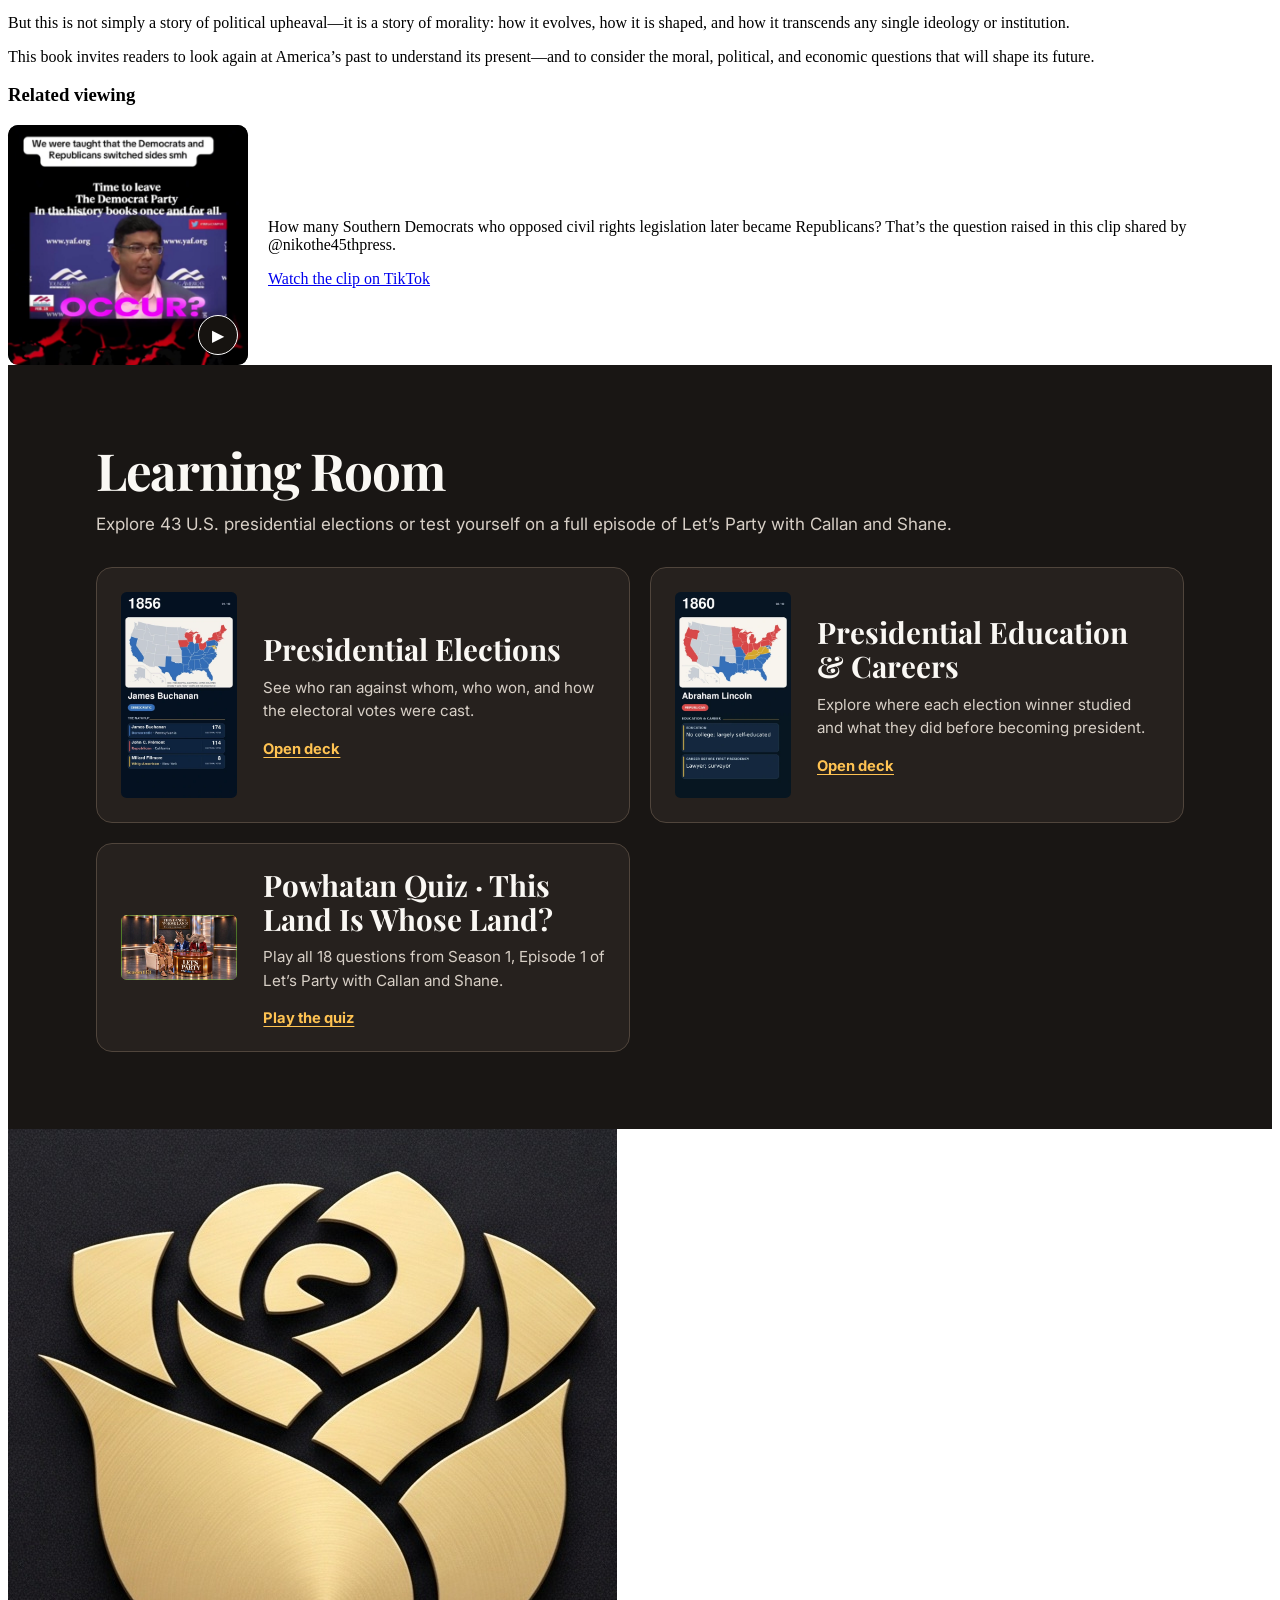
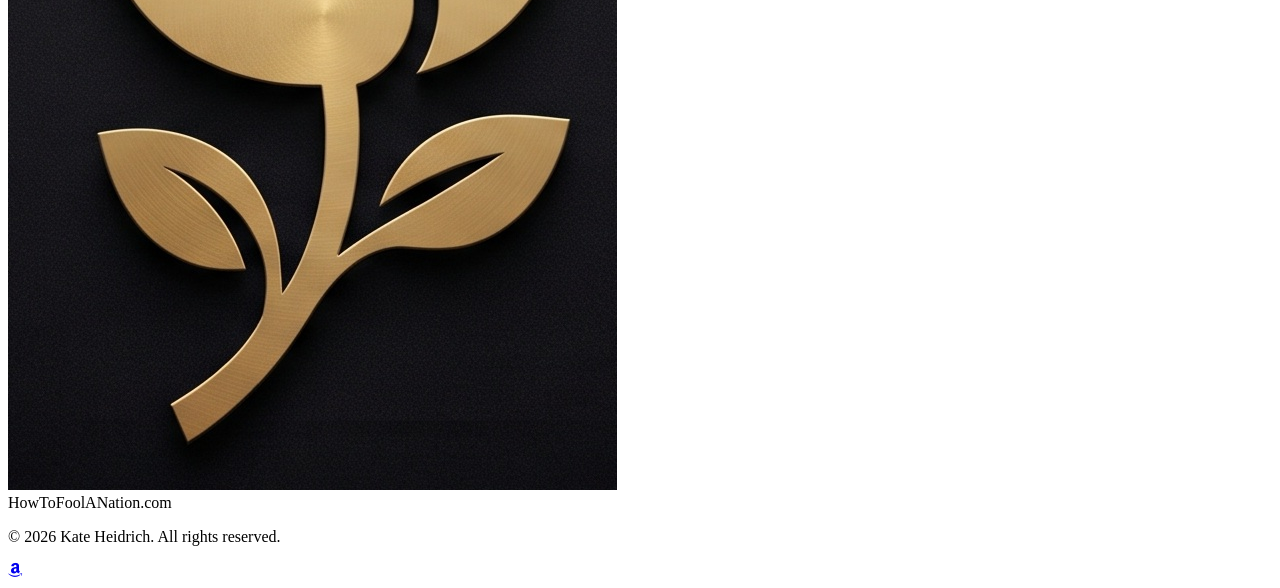
==== commit 56a55c34: "Link the Powhatan quiz beneath the homepage Learning Room titles" ====
--- a/index.html
+++ b/index.html
@@ -46,6 +46,7 @@
     <link href="https://fonts.googleapis.com/css2?family=Playfair+Display:ital,wght@0,400..900;1,400..900&family=Inter:wght@300;400;500;600;700&display=swap" rel="stylesheet">
     <link rel="stylesheet" href="learning-room/learning.css">
     <link rel="stylesheet" href="offers-and-doors/doors.css?v=holiday-holly-2026">
+    <script defer src="https://tracker.metricool.com/resources/be.js" onload="beTracker.t({hash: '946ada2d94468058700c2093c305a040'})"></script>
 </head>
 <body class="bg-stone-950 text-stone-200 font-sans antialiased selection:bg-amber-500 selection:text-stone-950">
 
@@ -229,7 +230,7 @@
         <section class="lr-room" id="learning-room" aria-labelledby="learning-title">
             <div class="lr-room-inner">
                 <h2 class="lr-room-title" id="learning-title"><a href="learning-room/">Learning Room</a></h2>
-                <p class="lr-room-intro">Explore 43 U.S. presidential elections, from 1856 to 2024. Open decks together to compare their cards.</p>
+                <p class="lr-room-intro">Explore 43 U.S. presidential elections or test yourself on a full episode of Let’s Party with Callan and Shane.</p>
                 <div class="lr-decks">
                     <a class="lr-tile" href="learning-room/elections.html" aria-labelledby="tile-election" aria-describedby="description-election">
                         <img src="learning-room/election-cover.webp" alt="" width="360" height="640" loading="lazy" decoding="async">
@@ -243,6 +244,13 @@
                         <div><h3 id="tile-career">Presidential Education &amp; Careers</h3>
                             <p id="description-career">Explore where each election winner studied and what they did before becoming president.</p>
                             <span class="lr-open">Open deck</span>
+                        </div>
+                    </a>
+                    <a class="lr-tile" data-quiz href="learning-room/powhatan.html" aria-labelledby="tile-powhatan" aria-describedby="description-powhatan">
+                        <img src="learning-room/powhatan-episode-cover.jpg" alt="" width="850" height="478" loading="lazy" decoding="async">
+                        <div><h3 id="tile-powhatan">Powhatan Quiz · This Land Is Whose Land?</h3>
+                            <p id="description-powhatan">Play all 18 questions from Season 1, Episode 1 of Let’s Party with Callan and Shane.</p>
+                            <span class="lr-open">Play the quiz</span>
                         </div>
                     </a>
                 </div>
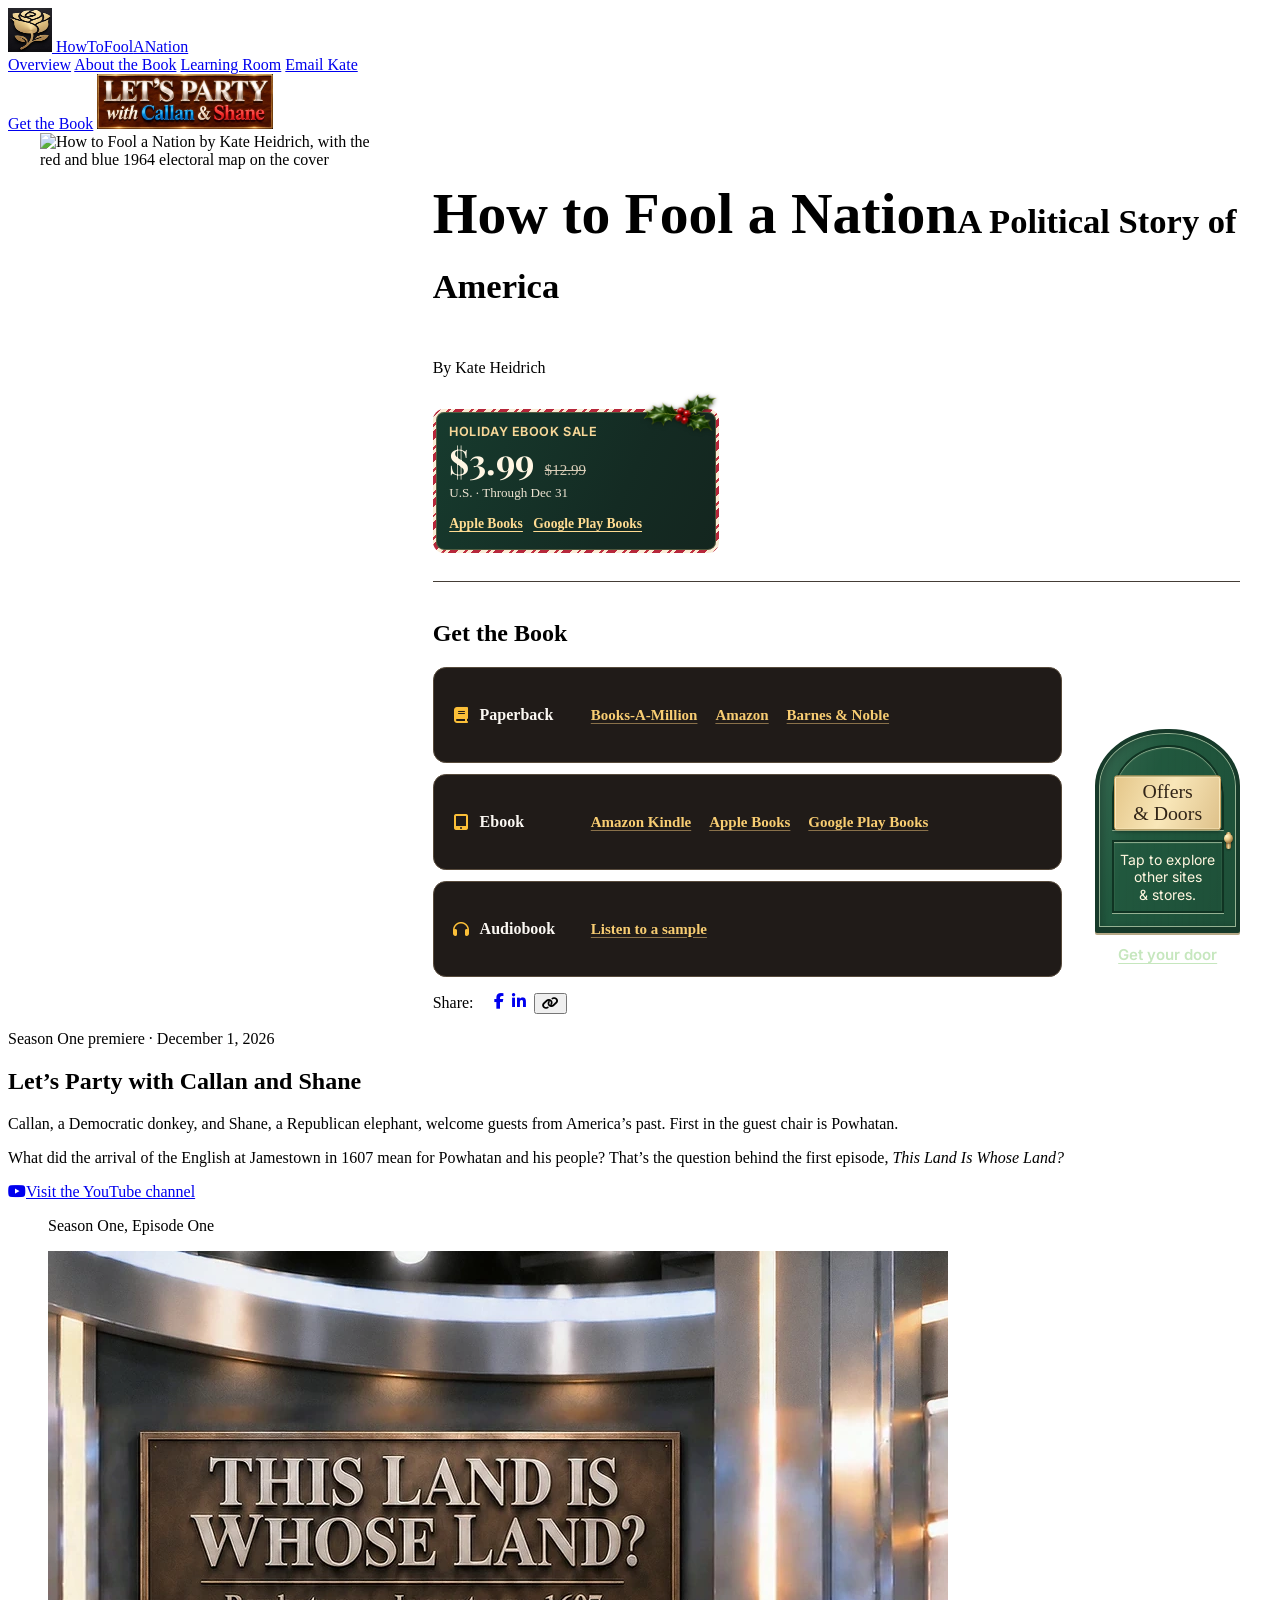
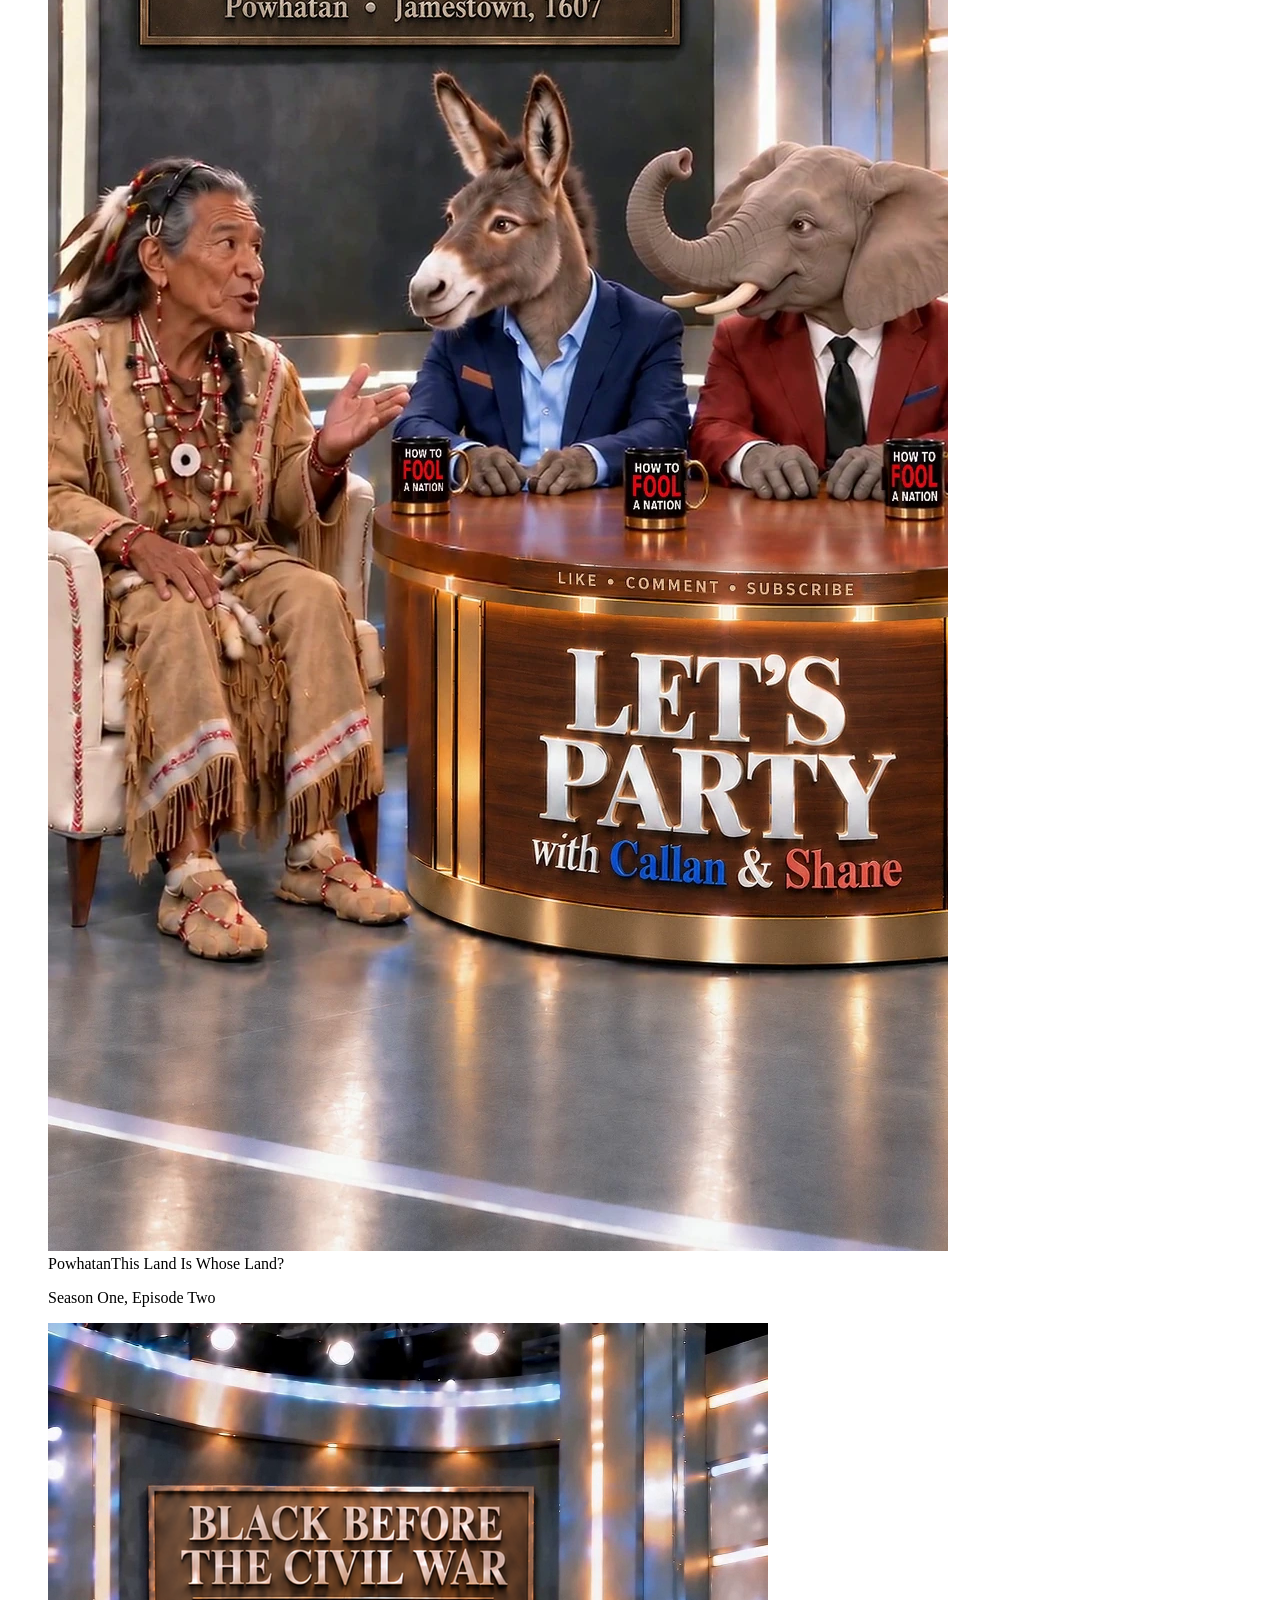
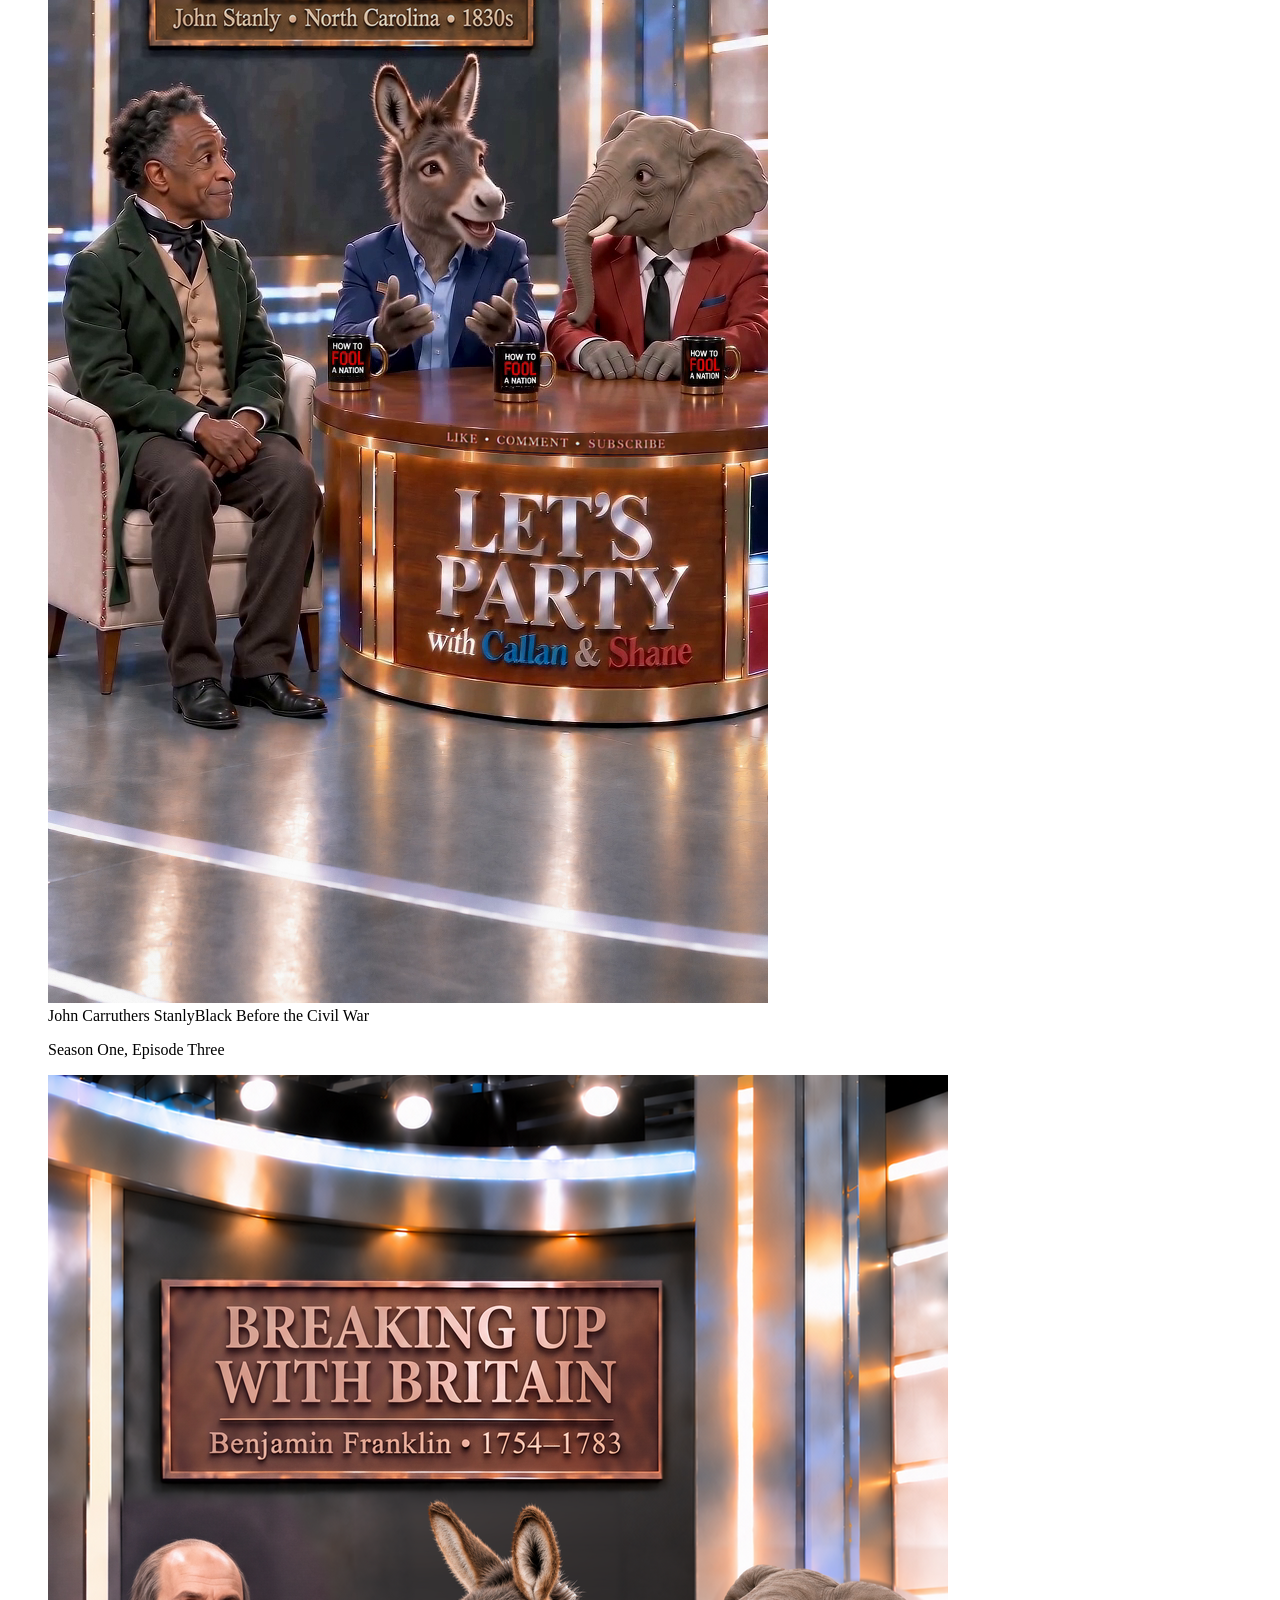
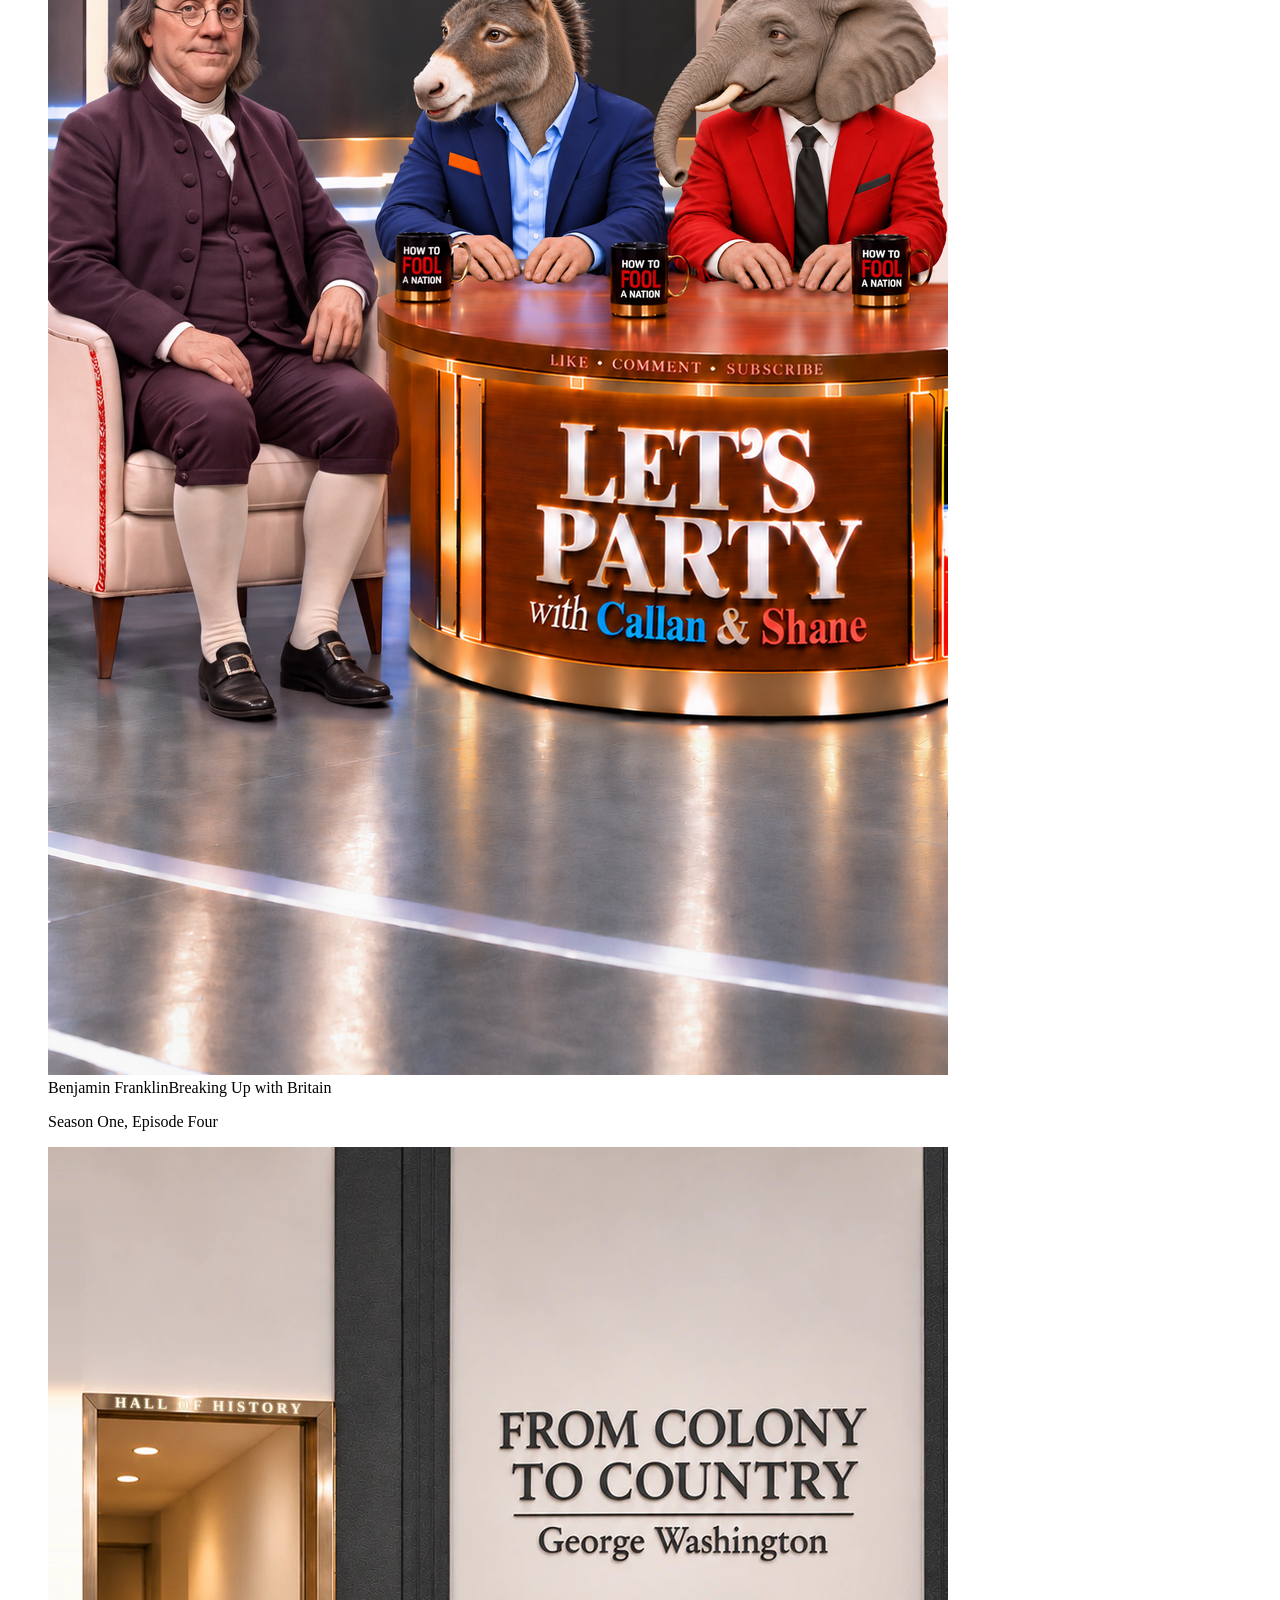
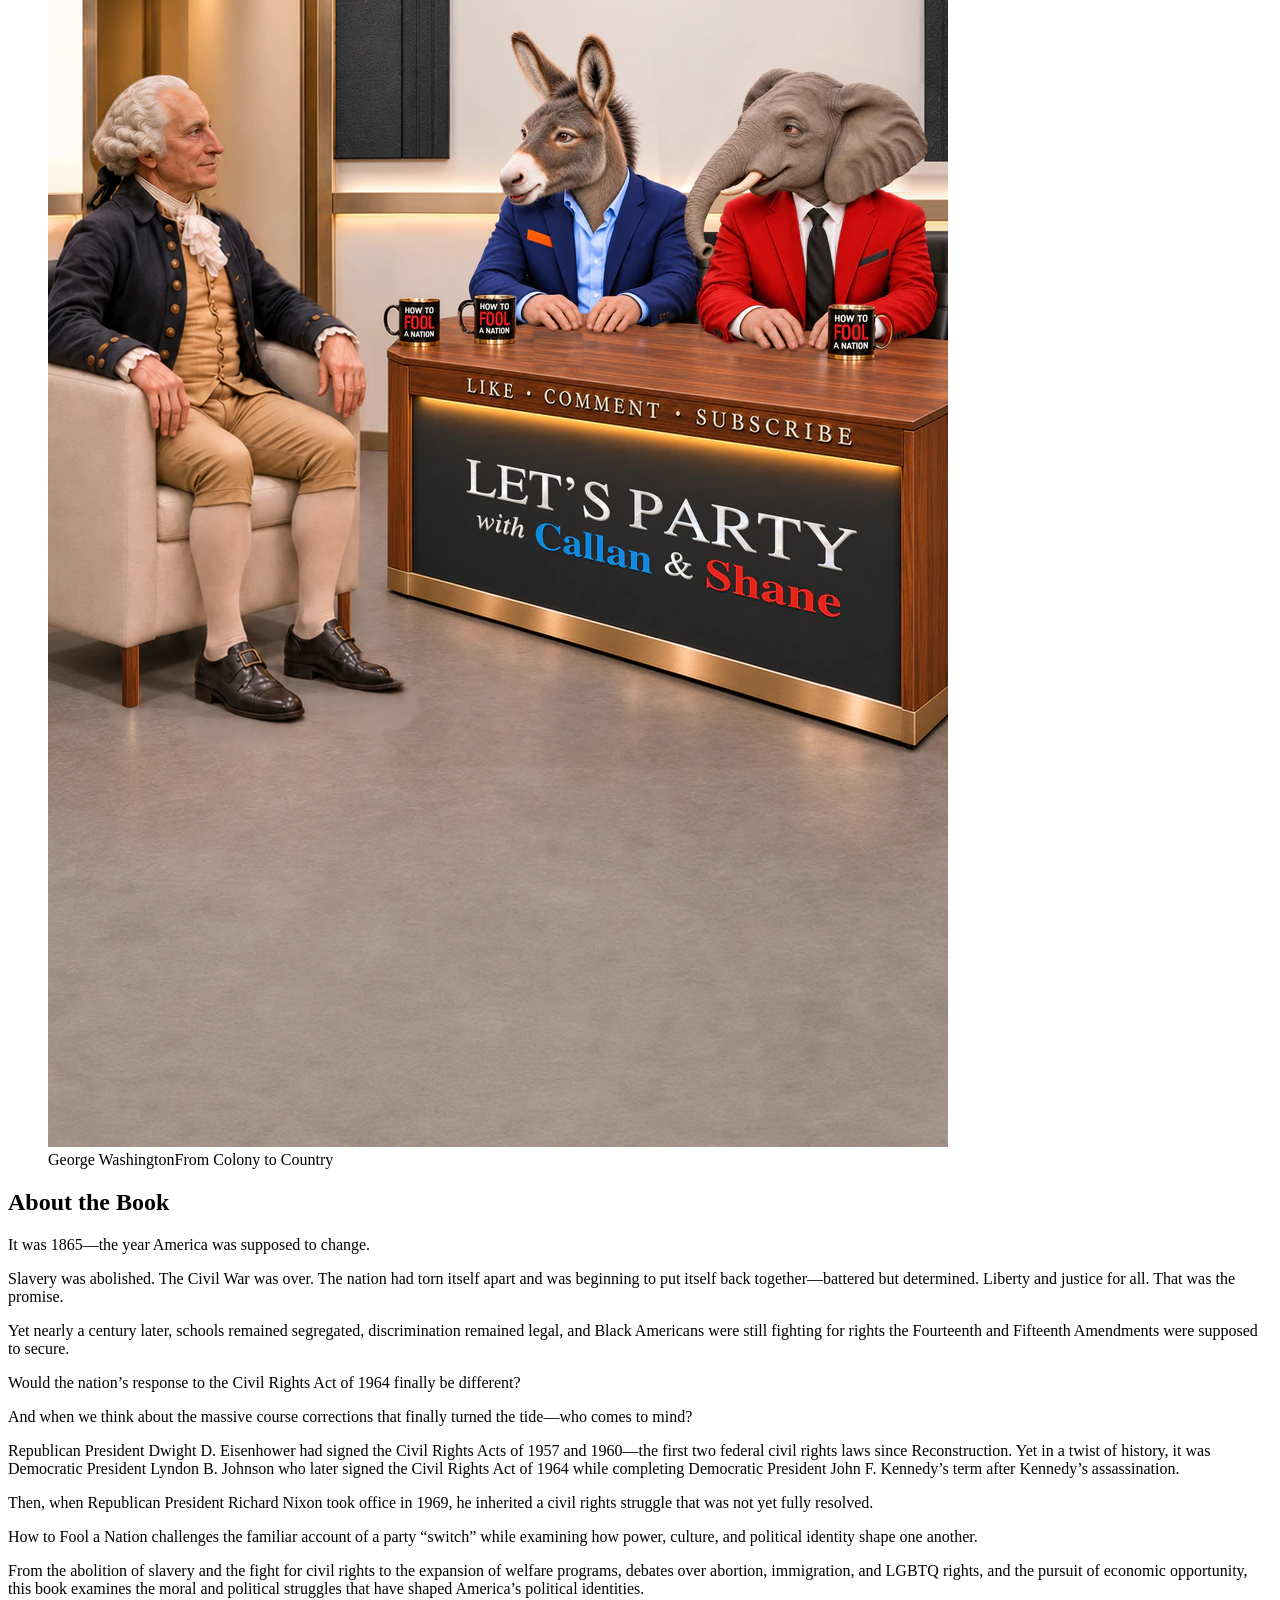
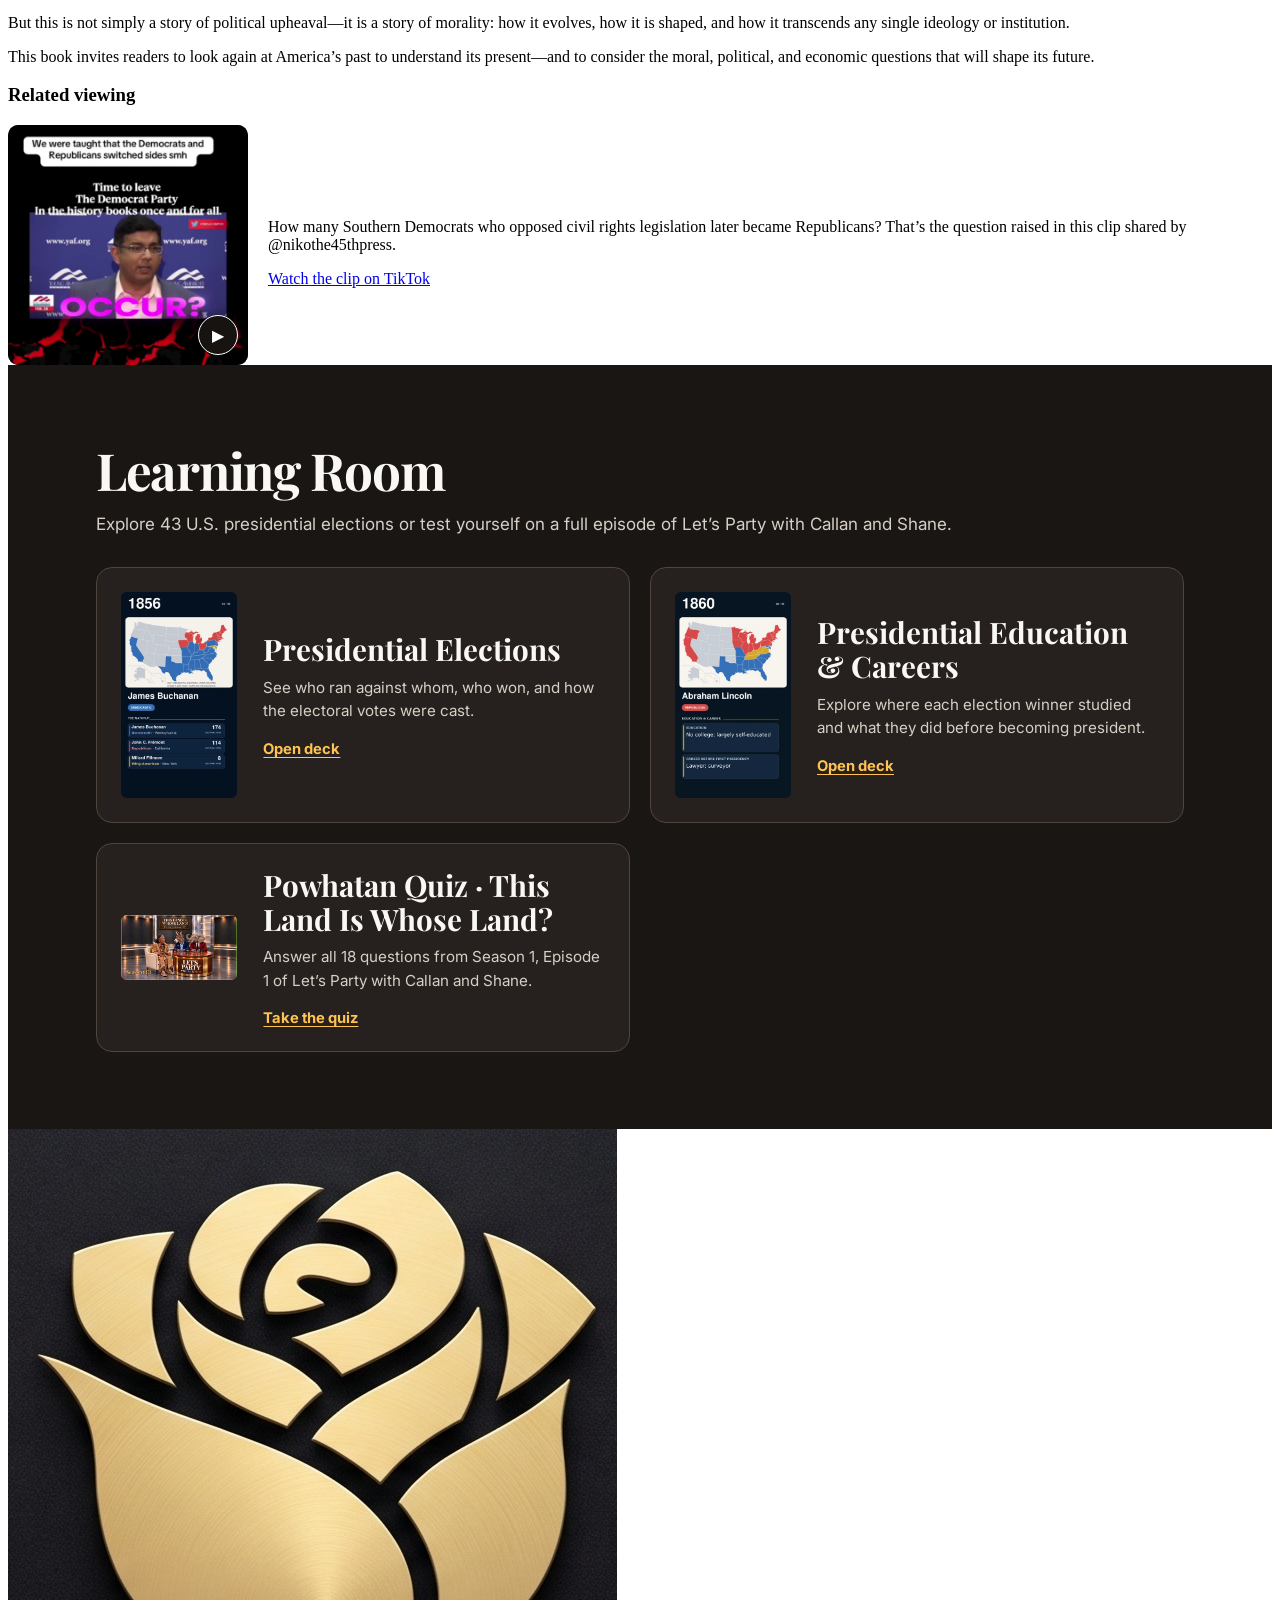
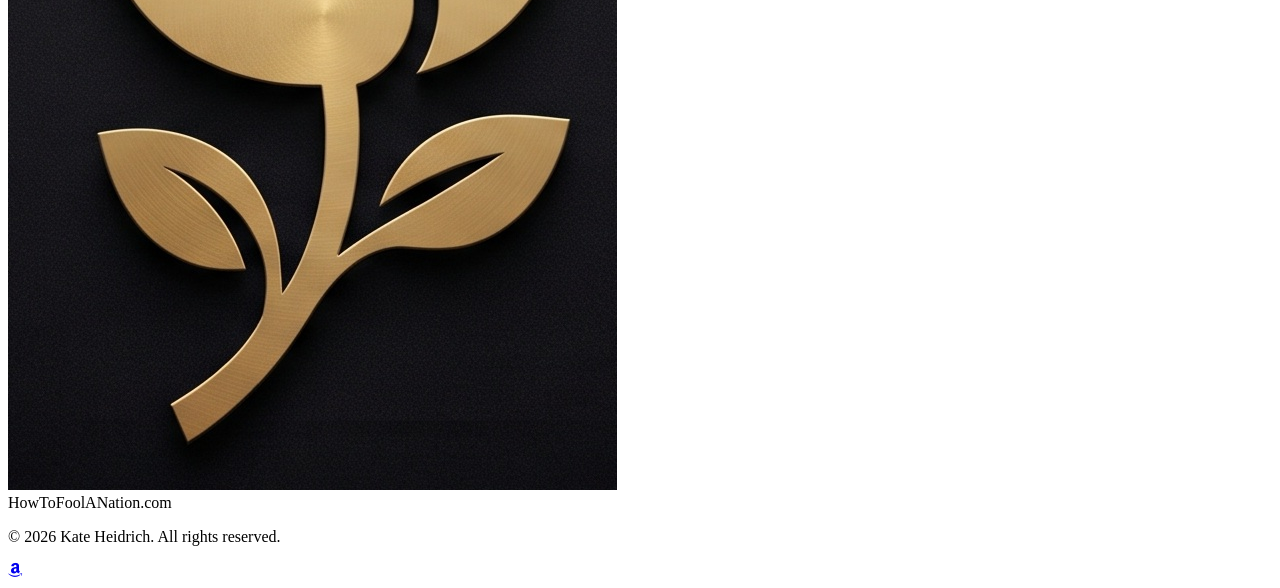
==== commit 54f0f2d8: "Use Take the quiz on the homepage tile" ====
--- a/index.html
+++ b/index.html
@@ -249,8 +249,8 @@
                     <a class="lr-tile" data-quiz href="learning-room/powhatan.html" aria-labelledby="tile-powhatan" aria-describedby="description-powhatan">
                         <img src="learning-room/powhatan-episode-cover.jpg" alt="" width="850" height="478" loading="lazy" decoding="async">
                         <div><h3 id="tile-powhatan">Powhatan Quiz · This Land Is Whose Land?</h3>
-                            <p id="description-powhatan">Play all 18 questions from Season 1, Episode 1 of Let’s Party with Callan and Shane.</p>
-                            <span class="lr-open">Play the quiz</span>
+                            <p id="description-powhatan">Answer all 18 questions from Season 1, Episode 1 of Let’s Party with Callan and Shane.</p>
+                            <span class="lr-open">Take the quiz</span>
                         </div>
                     </a>
                 </div>
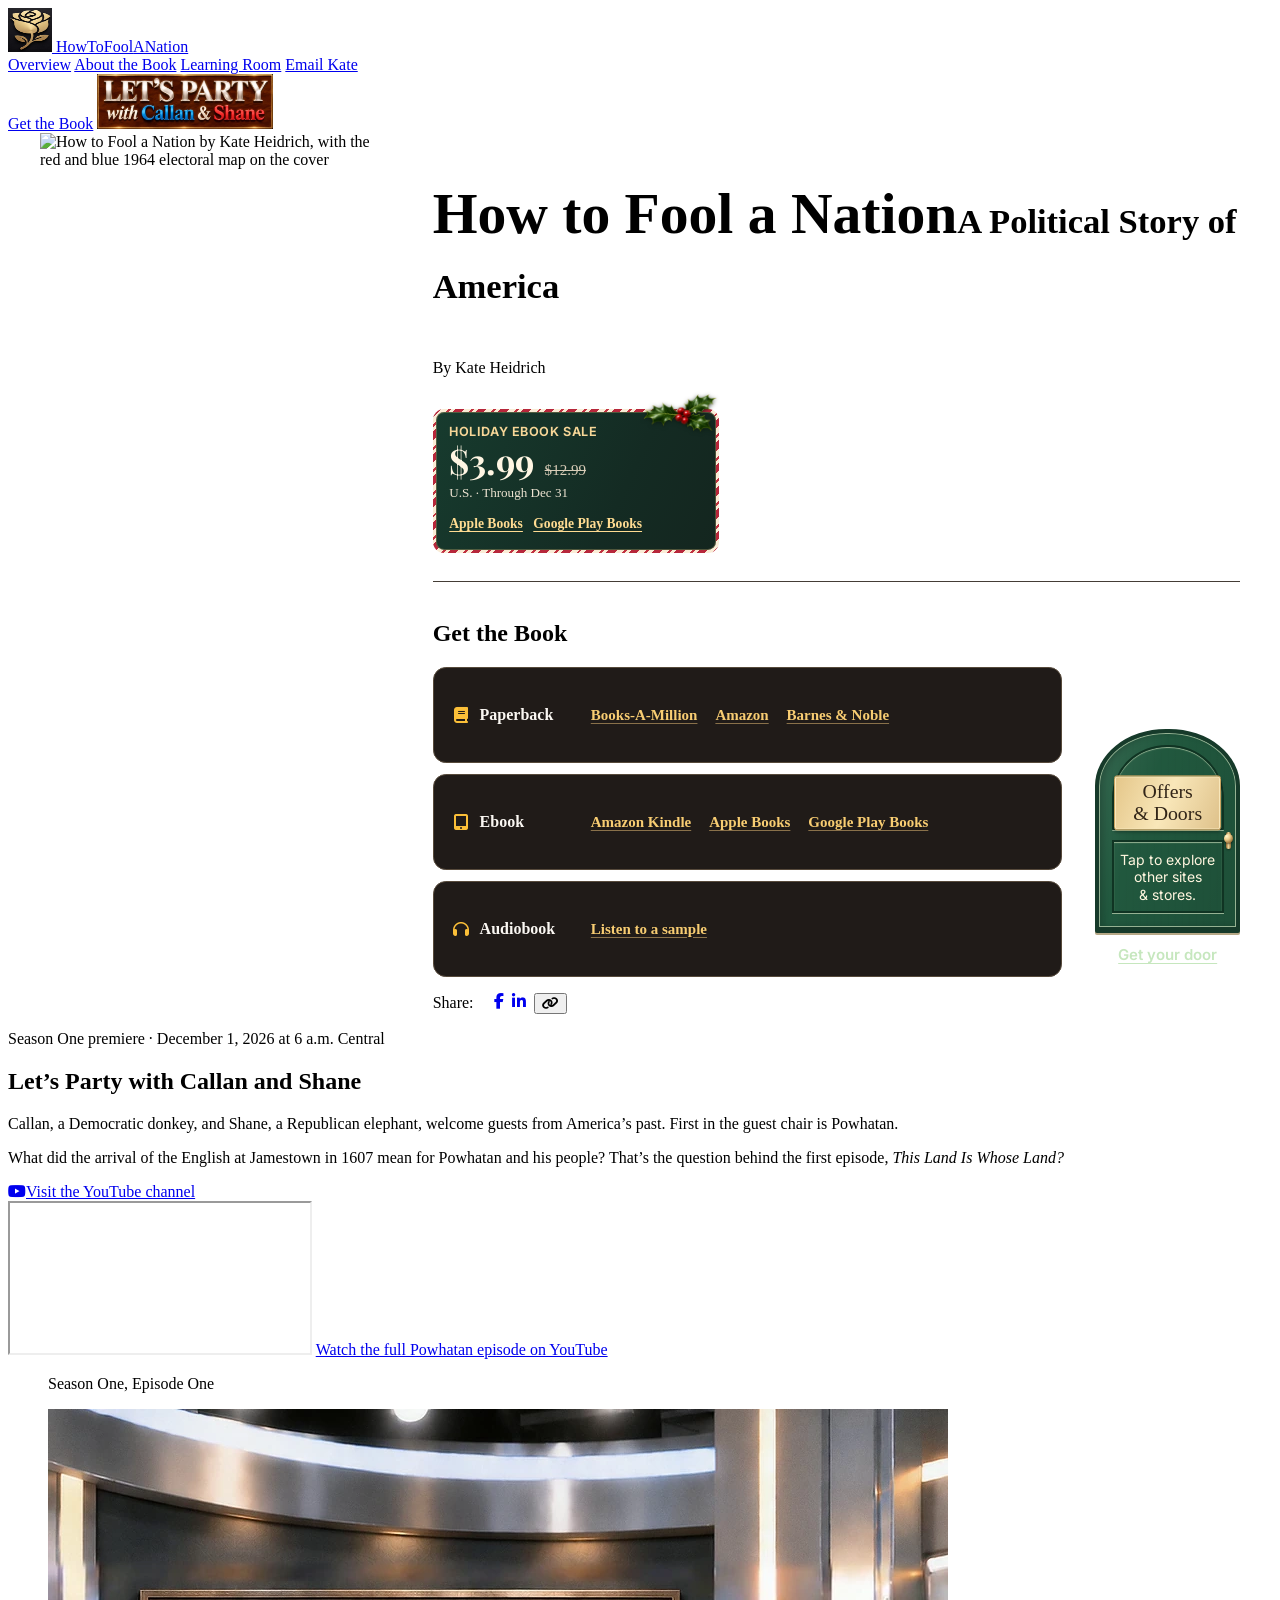
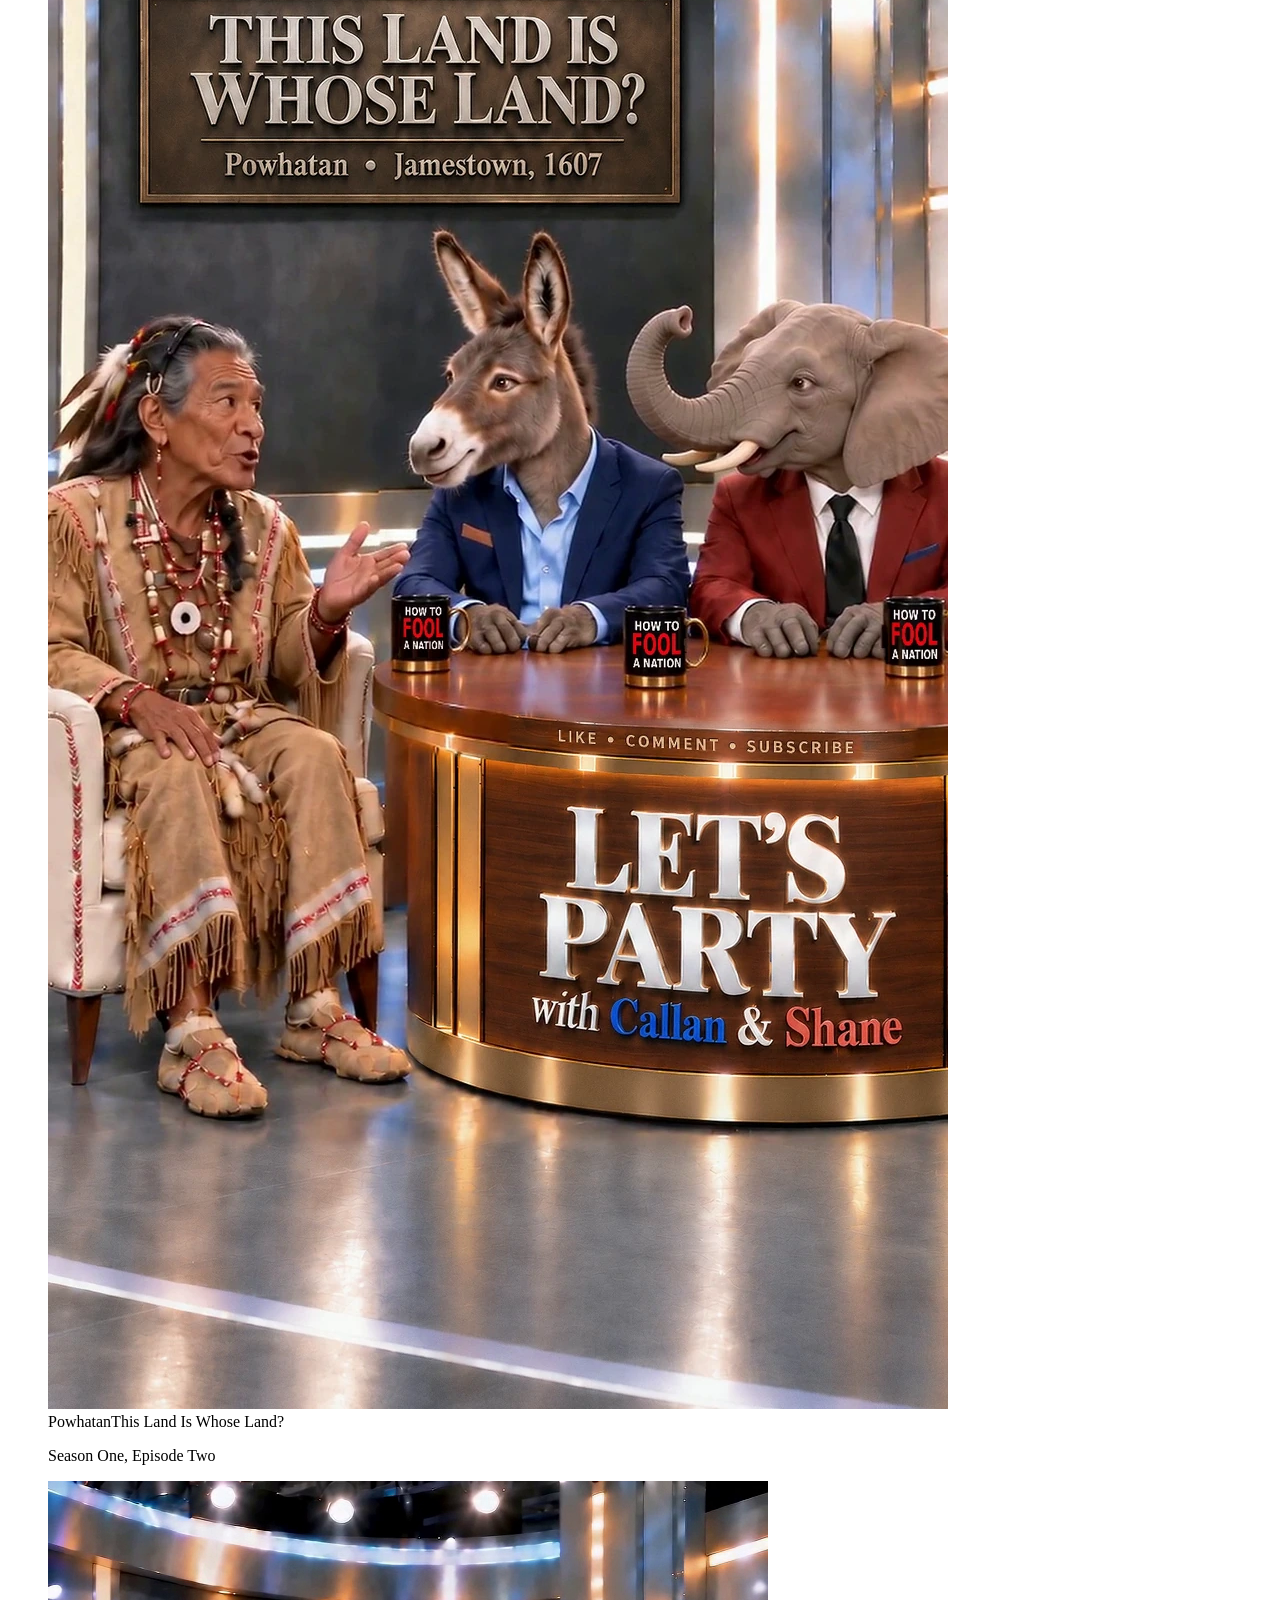
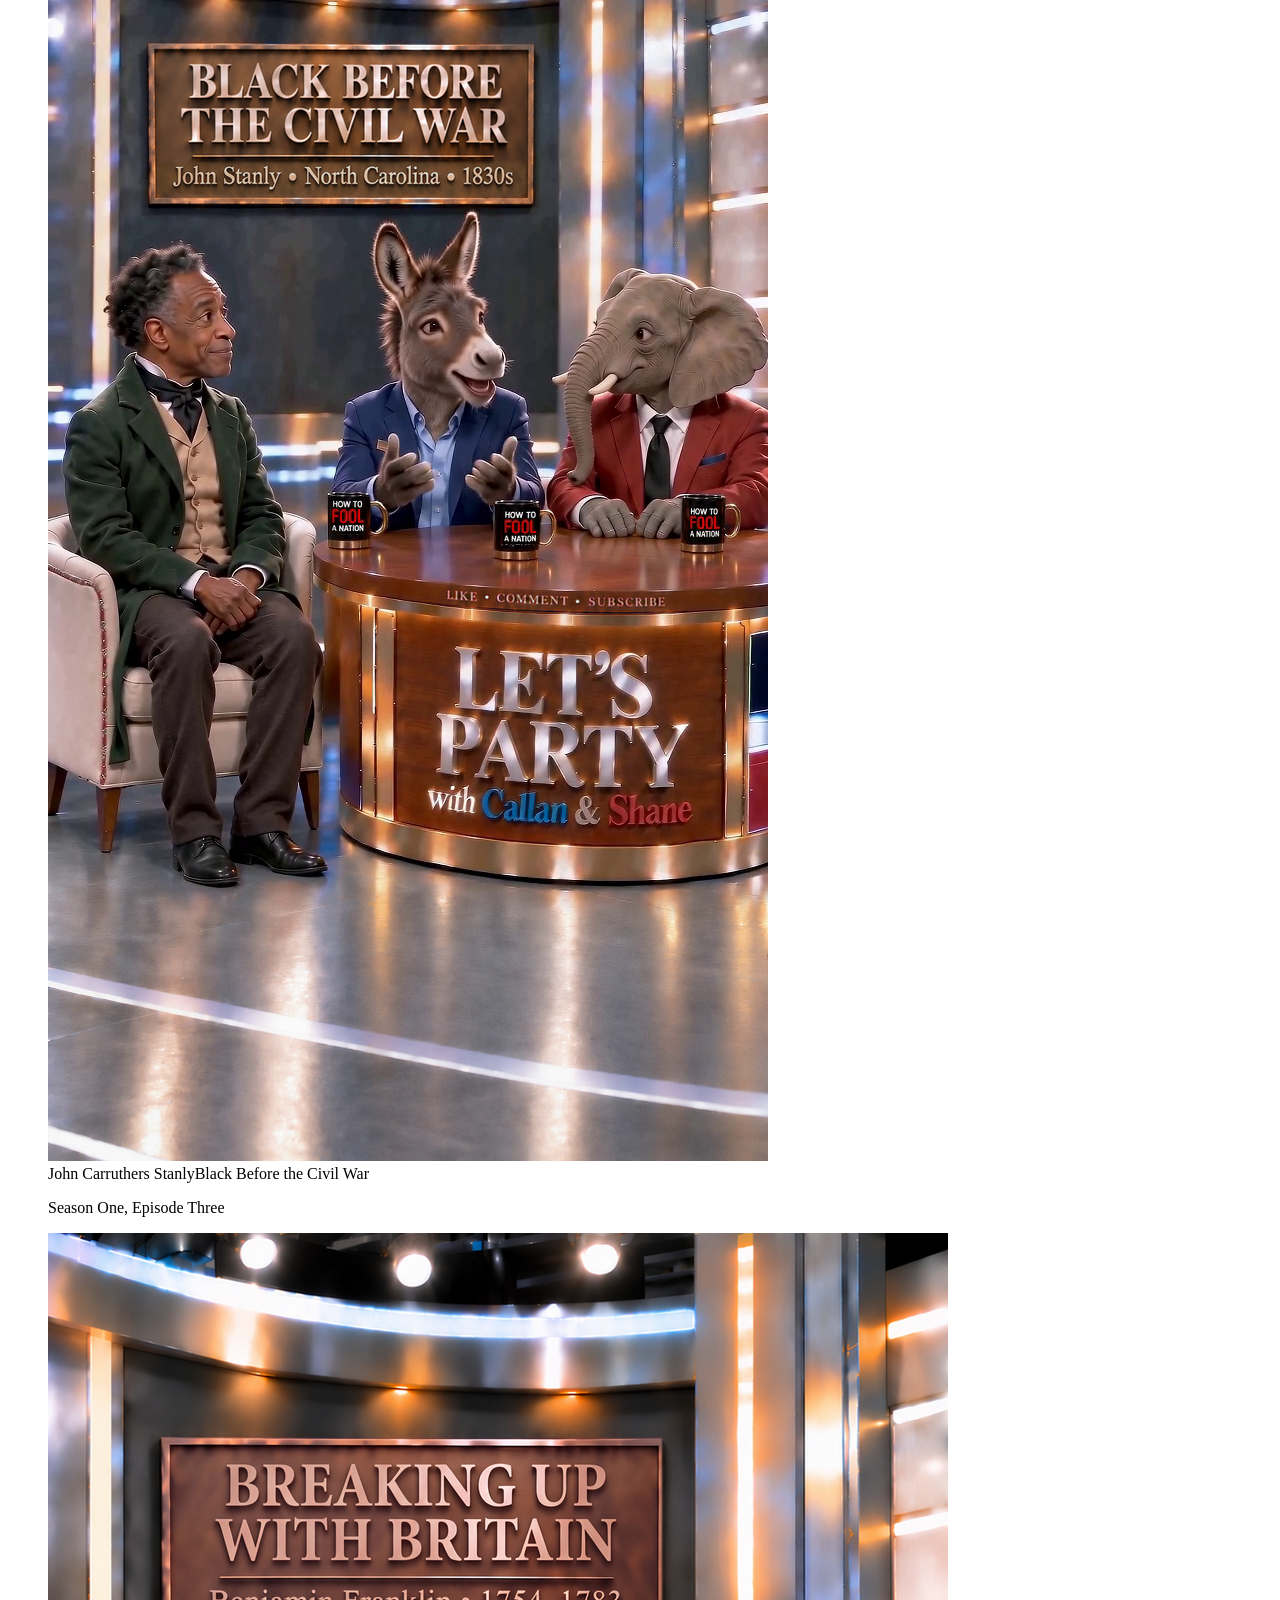
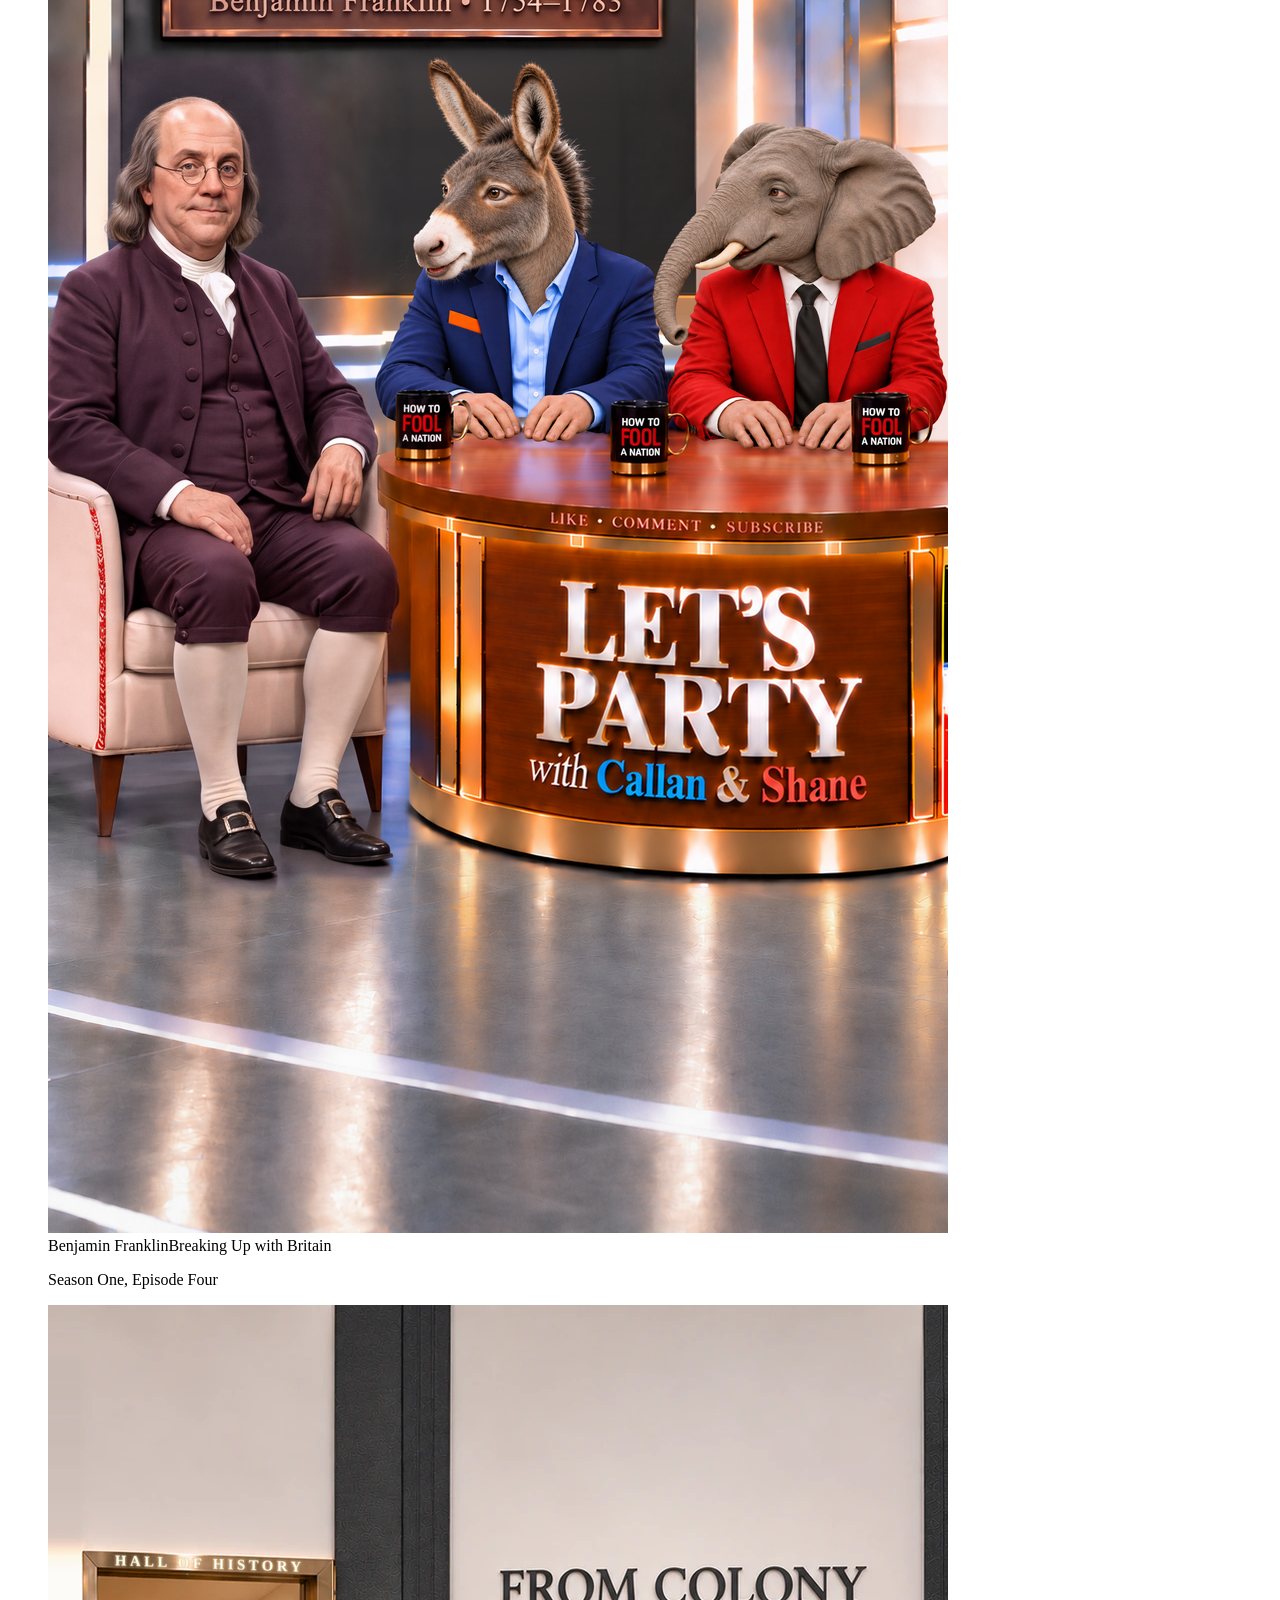
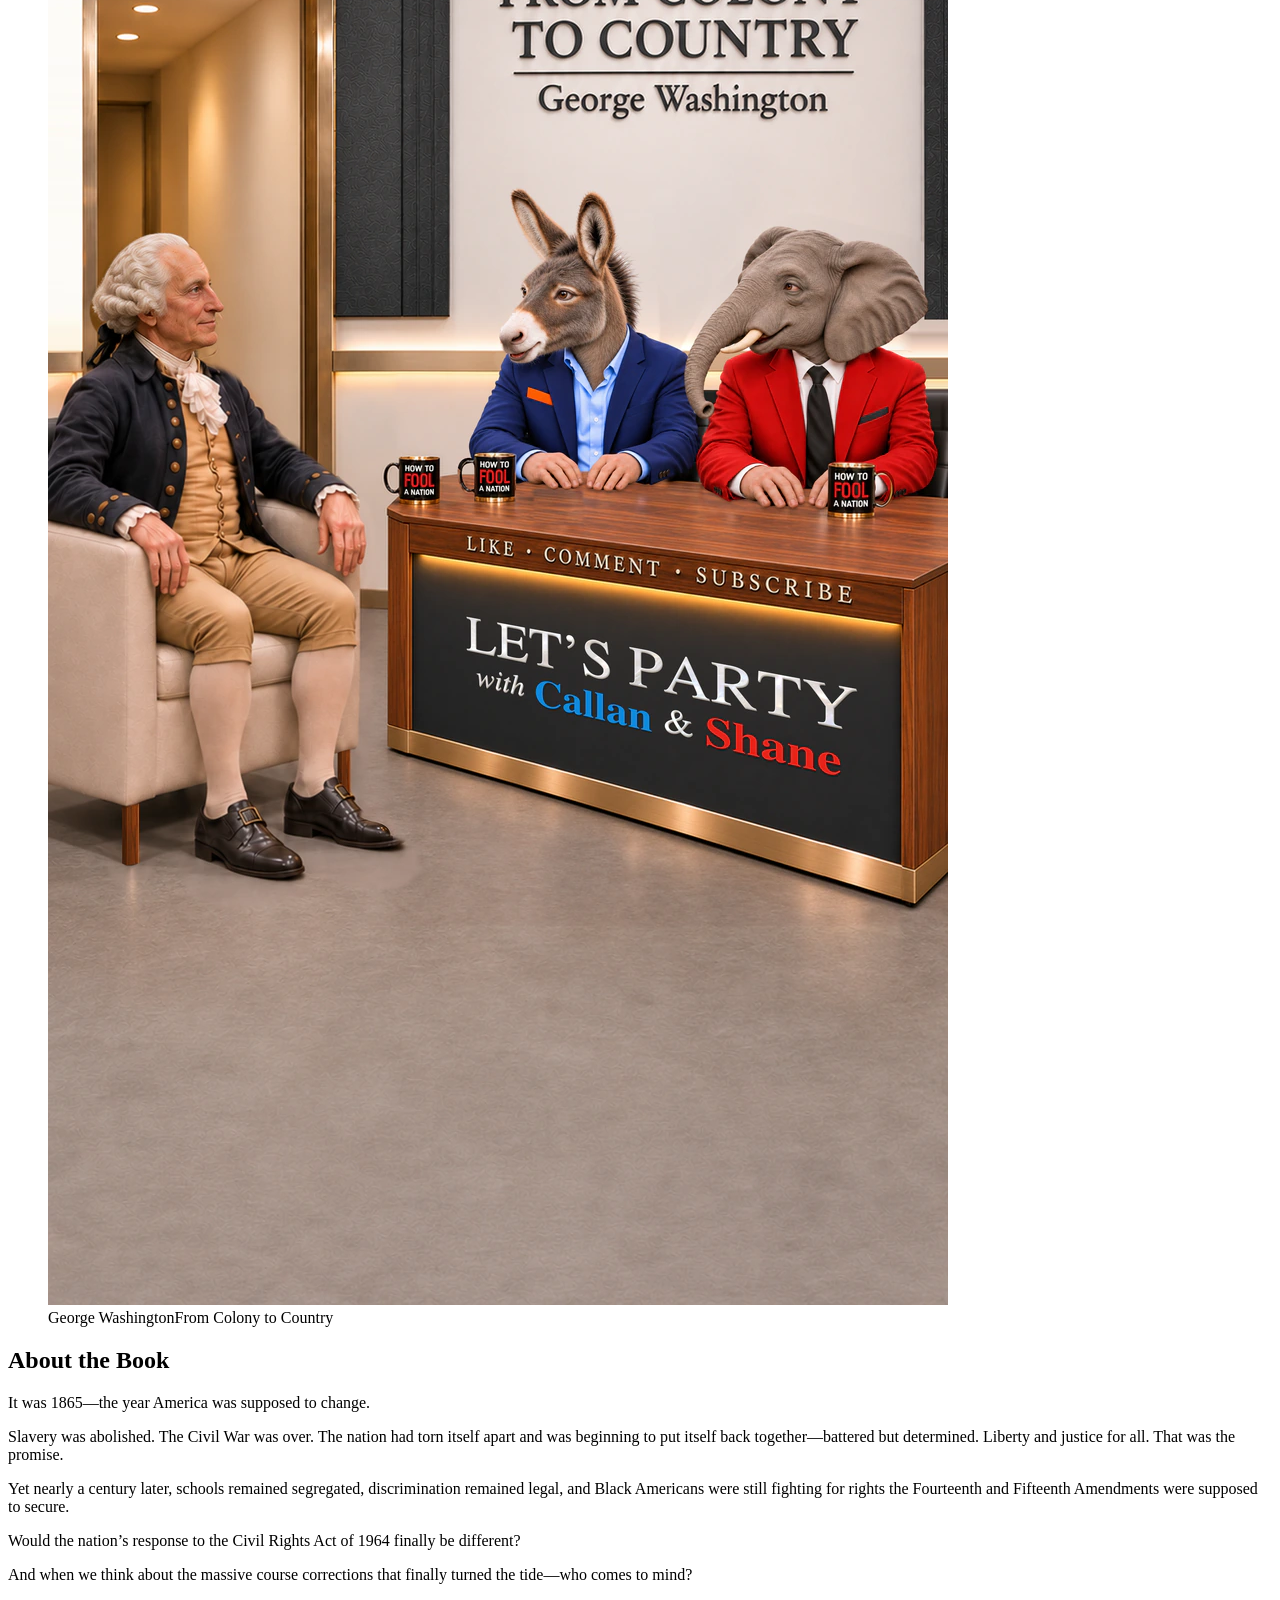
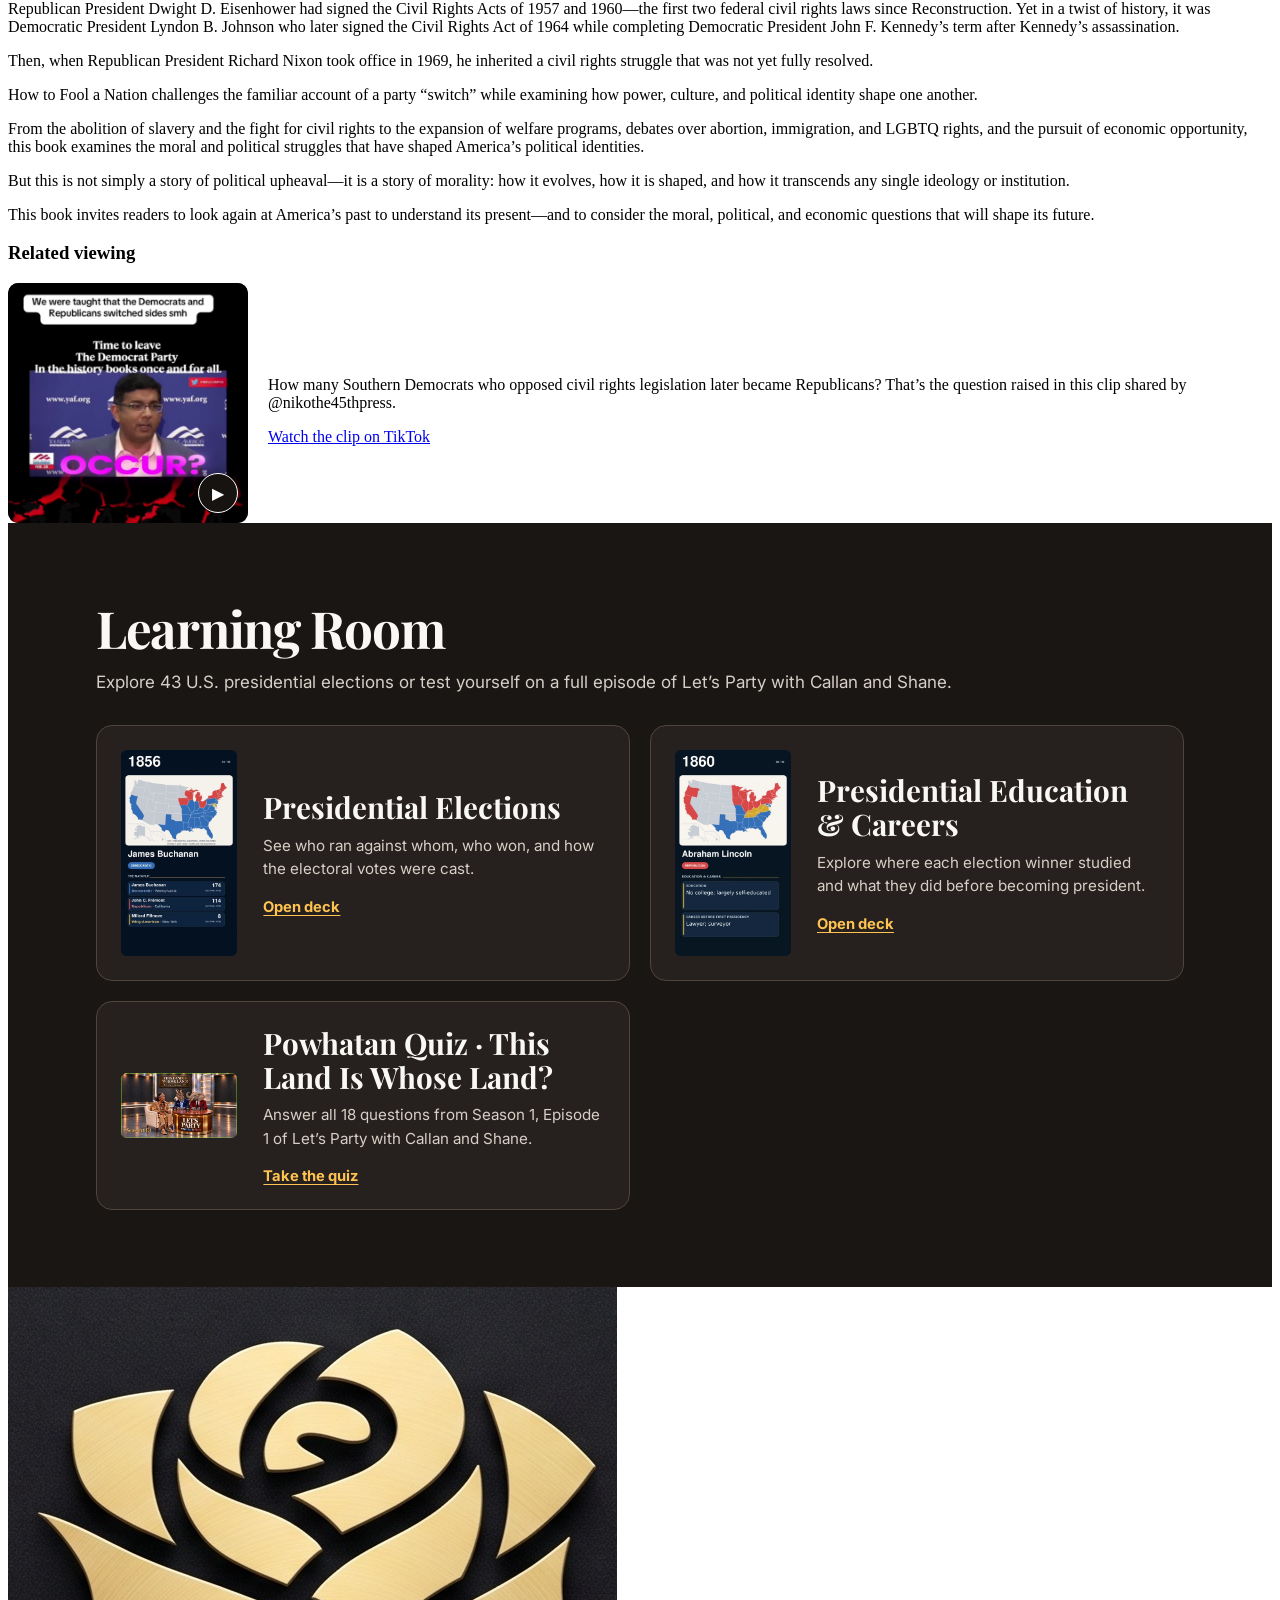
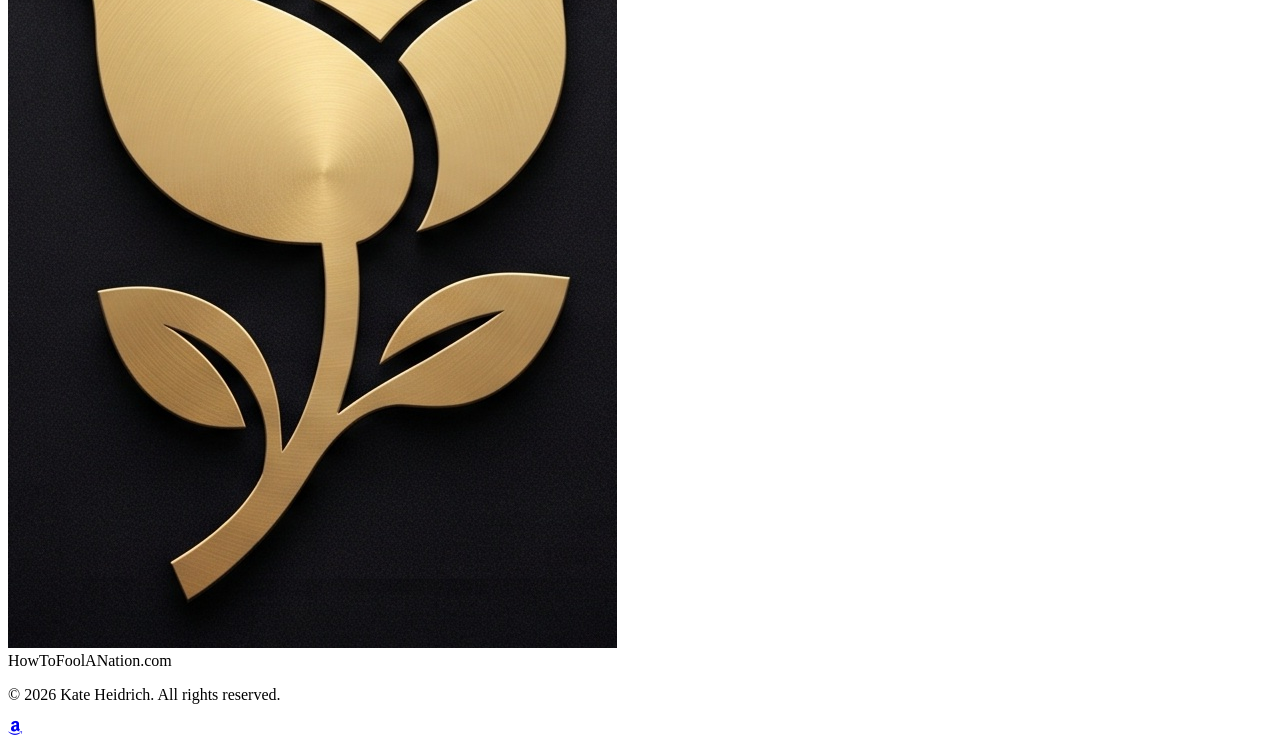
==== commit 91f8b411: "Show the Powhatan episode on the homepage at its December 1 release" ====
--- a/index.html
+++ b/index.html
@@ -160,7 +160,7 @@
             <div class="mx-auto max-w-6xl px-5 sm:px-8">
                 <div class="grid gap-y-5 md:grid-cols-2 md:gap-x-10 lg:gap-x-14">
                     <div class="space-y-3">
-                        <p class="text-sm font-semibold tracking-wide text-amber-400">Season One premiere &middot; <time datetime="2026-12-01">December 1, 2026</time></p>
+                        <p class="text-sm font-semibold tracking-wide text-amber-400">Season One premiere &middot; <time id="powhatan-release" datetime="2026-12-01T06:00:00-06:00">December 1, 2026 at 6 a.m. Central</time></p>
                         <h2 id="show-title" class="max-w-xl text-balance font-serif text-4xl font-bold leading-tight text-white sm:text-5xl">Let’s Party with Callan and Shane</h2>
                     </div>
                     <div class="space-y-4 md:col-start-2 md:row-span-2 md:row-start-1">
@@ -169,6 +169,12 @@
                     </div>
                     <a href="https://www.youtube.com/@howtofoolanation" target="_blank" rel="noopener noreferrer" class="inline-flex min-h-11 items-center gap-2 self-start justify-self-start rounded-xl bg-amber-500 px-5 py-2.5 text-sm font-semibold text-stone-950 hover:bg-amber-400 md:col-start-1 md:row-start-2"><i class="fa-brands fa-youtube" aria-hidden="true"></i>Visit the YouTube channel</a>
                 </div>
+                <template id="powhatan-full-episode">
+                    <div class="mx-auto mt-8 max-w-4xl">
+                        <iframe class="block aspect-video w-full rounded-xl" src="https://www.youtube-nocookie.com/embed/35HXIqZpCqU" title="This Land Is Whose Land? — Full Powhatan episode" loading="lazy" allow="encrypted-media; picture-in-picture; fullscreen" referrerpolicy="strict-origin-when-cross-origin" allowfullscreen></iframe>
+                        <a class="mt-2 inline-block text-sm font-semibold text-amber-400 underline underline-offset-4" href="https://youtu.be/35HXIqZpCqU">Watch the full Powhatan episode on YouTube</a>
+                    </div>
+                </template>
                 <div role="group" aria-label="Season One episode previews" class="mt-8 grid grid-cols-2 gap-x-3 gap-y-8 sm:gap-x-5 lg:grid-cols-4 lg:gap-x-6">
                     <figure class="min-w-0">
                         <p class="mb-2 text-center text-sm font-semibold leading-snug text-amber-400 sm:text-base"><span class="whitespace-nowrap">Season One,</span> <span class="block whitespace-nowrap min-[440px]:inline">Episode One</span></p>
@@ -277,6 +283,29 @@
 
     <script>
         (() => {
+            const release = Date.parse(document.getElementById('powhatan-release').dateTime);
+            const player = document.getElementById('powhatan-full-episode');
+            let timer;
+
+            function showEpisodeAtRelease() {
+                clearTimeout(timer);
+                if (!player.isConnected) return;
+
+                const remaining = release - Date.now();
+                if (remaining > 0) {
+                    timer = setTimeout(showEpisodeAtRelease, Math.min(remaining, 86400000));
+                    return;
+                }
+                player.replaceWith(player.content.cloneNode(true));
+            }
+
+            showEpisodeAtRelease();
+            window.addEventListener('pageshow', showEpisodeAtRelease);
+        })();
+    </script>
+
+    <script>
+        (() => {
             const sale = document.getElementById('christmas-ebook-sale');
             const period = document.getElementById('ebook-sale-period');
             const starts = Date.parse('2026-11-27T00:00:00-06:00');
